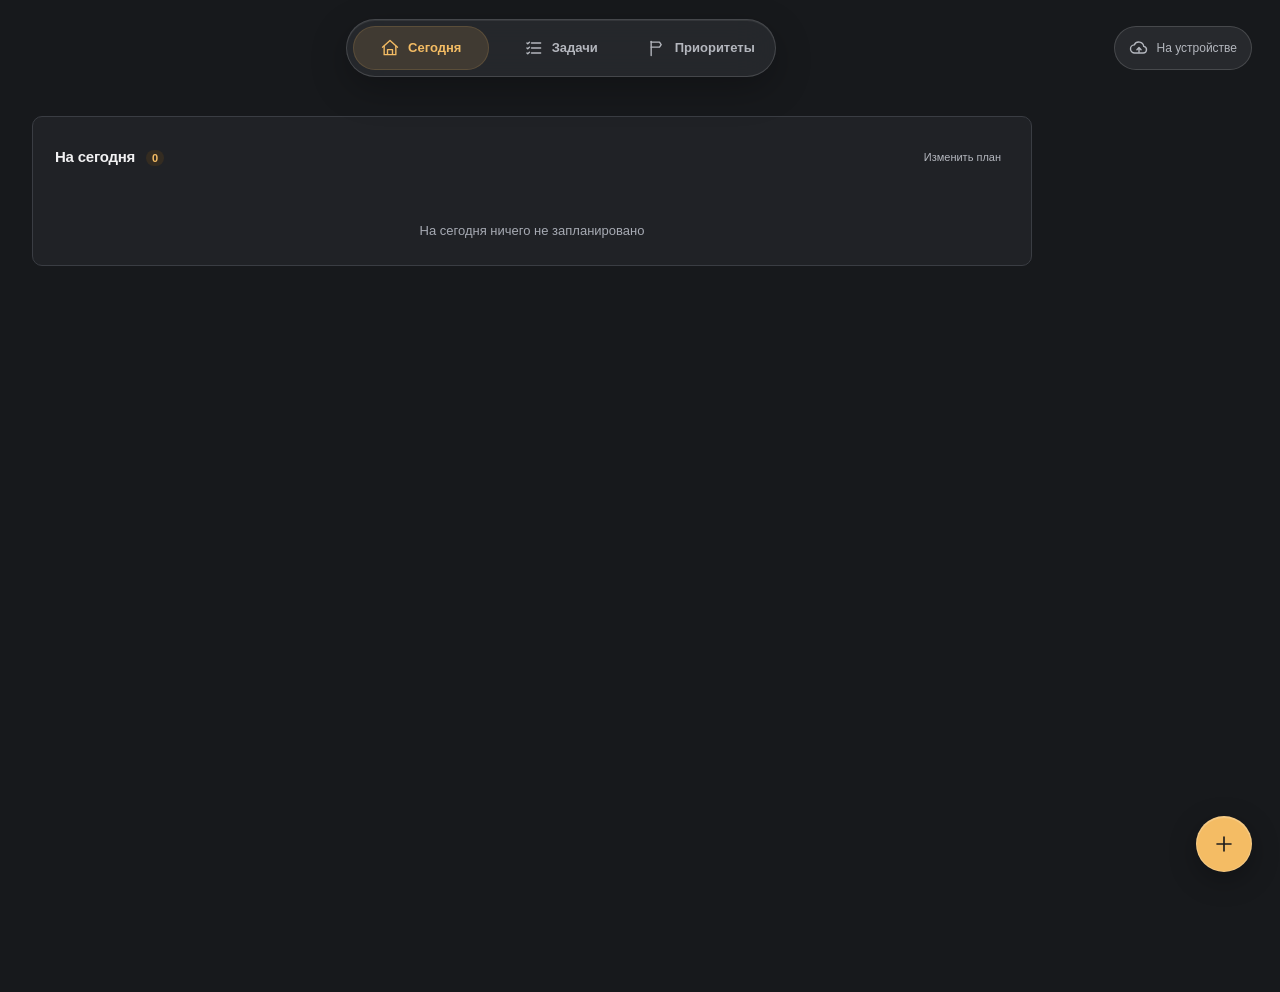
==== index.html @ ef2e3dee "Keep mobile week controls and add action in one row" ====
<!doctype html>
<html lang="ru">
<head>
  <meta charset="utf-8">
  <meta name="viewport" content="width=device-width, initial-scale=1, viewport-fit=cover">
  <meta name="apple-mobile-web-app-capable" content="yes">
  <meta name="mobile-web-app-capable" content="yes">
  <meta name="apple-mobile-web-app-status-bar-style" content="default">
  <meta name="apple-mobile-web-app-title" content="Трекер юриста">
  <meta id="themeColor" name="theme-color" content="#17191c">
  <meta name="referrer" content="no-referrer">
  <meta http-equiv="Content-Security-Policy" content="default-src 'self'; connect-src 'self' https://cfkpxrvinkcutbtqpufa.supabase.co; img-src 'self' data: blob:; style-src 'self' 'sha256-8erf4tHw12kxQEukJuos5RrbWOR3fs+ZI+5g0l5DyQI='; font-src 'self' https://raw.githubusercontent.com; script-src 'self' 'sha256-D6ZialzHKGhmIYr0KydRAd0ge27A18rP6rX+eNFTfuQ='; object-src 'none'; base-uri 'self'; form-action 'self'; frame-src 'none'; media-src 'none'; manifest-src 'self'; worker-src 'self'; upgrade-insecure-requests">
  <title>Трекер юриста</title>
  <link rel="icon" type="image/png" sizes="192x192" href="tracker-icon-graphite-192.png?v=20260901-graphite">
  <link rel="apple-touch-icon" sizes="180x180" href="tracker-icon-graphite-180.png?v=20260901-graphite">
  <link rel="apple-touch-icon-precomposed" sizes="180x180" href="tracker-icon-graphite-180.png?v=20260901-graphite">
  <link rel="manifest" href="manifest.webmanifest?v=20261101-simple">
  <style id="releaseStyles">
/* priorities.css */
.workspace-priority-action {
  white-space: nowrap;
}

.priority-picker-task {
  margin: 0;
  padding: 12px 14px;
  border: 1px solid var(--line);
  border-radius: 10px;
  background: var(--surface-hover);
  color: var(--text);
  font-size: 15px;
  font-weight: 700;
  line-height: 1.45;
  overflow-wrap: anywhere;
}

.priority-picker-hint {
  margin: 0;
  color: var(--muted);
  font-size: 12px;
  line-height: 1.45;
}

.priority-page-head {
  align-items: flex-end;
}

.priority-week-actions {
  display: flex;
  align-items: center;
  gap: 7px;
}

.priority-week-actions .btn:first-child,
.priority-week-actions .btn:last-child {
  width: 40px;
  padding: 0;
  font-size: 22px;
}

.priority-board {
  display: grid;
  grid-template-columns: repeat(5, minmax(0, 1fr));
  overflow-x: auto;
  border: 1px solid var(--line);
  border-radius: 14px;
  background: var(--surface);
  box-shadow: var(--shadow-sm);
}

.priority-day {
  min-width: 0;
  padding: 0 12px 14px;
}

.priority-day + .priority-day {
  border-left: 1px solid var(--line);
}

.priority-day__head {
  display: grid;
  gap: 3px;
  margin: 0 -12px;
  padding: 17px 12px 15px;
  border-bottom: 1px solid var(--line);
  text-align: center;
}

.priority-day__head strong {
  color: var(--text);
  font-family: var(--workspace-ui-font, var(--font));
  font-size: 12px;
  font-weight: 800;
  letter-spacing: .055em;
  text-transform: uppercase;
}

.priority-day__head span {
  color: var(--muted);
  font-size: 12px;
}

.priority-zone {
  display: grid;
  align-content: start;
  gap: 9px;
  min-height: 150px;
  padding: 16px 0;
}

.priority-zone + .priority-zone {
  min-height: 230px;
  border-top: 1px solid var(--line);
}

.priority-zone__head {
  display: flex;
  align-items: center;
  justify-content: space-between;
  gap: 8px;
}

.priority-zone h3 {
  margin: 0 0 2px;
  color: var(--faint);
  font-family: var(--workspace-ui-font, var(--font));
  font-size: 10px;
  font-weight: 800;
  letter-spacing: .07em;
  text-transform: uppercase;
}

.priority-zone__list {
  display: grid;
  align-content: start;
  gap: 9px;
  min-height: 72px;
}

.priority-add {
  min-height: 28px;
  padding: 3px 7px;
  border: 1px solid var(--line);
  border-radius: 7px;
  background: var(--surface-raised);
  color: var(--muted);
  font-family: var(--workspace-ui-font, var(--font));
  font-size: 9.5px;
  font-weight: 750;
  white-space: nowrap;
}

.priority-add:hover,
.priority-add:focus-visible {
  border-color: var(--workspace-accent, var(--blue));
  color: var(--workspace-accent, var(--blue));
}

.priority-zone-empty {
  margin: 0;
  padding: 12px 0;
  color: var(--faint);
  font-size: 12px;
  line-height: 1.45;
  text-align: center;
}

.priority-card {
  position: relative;
  display: grid;
  grid-template-columns: 28px minmax(0, 1fr);
  gap: 8px 10px;
  padding: 12px;
  border: 1px solid var(--line);
  border-radius: 10px;
  background: color-mix(in srgb, var(--surface-raised) 94%, var(--workspace-accent-soft));
  transition: border-color 150ms ease, background-color 150ms ease, box-shadow 150ms ease, transform 150ms ease;
}

.priority-zone--main .priority-card {
  border-left: 3px solid var(--workspace-accent, var(--blue));
}

.priority-card:hover,
.priority-card:focus-within {
  border-color: var(--line-strong);
  box-shadow: var(--shadow-sm);
}

.priority-drag-handle {
  grid-column: 1;
  grid-row: 1 / span 2;
  align-self: start;
  display: grid;
  width: 28px;
  min-width: 28px;
  height: 36px;
  min-height: 36px;
  padding: 0;
  place-items: center;
  border: 0;
  border-radius: 8px;
  background: transparent;
  color: var(--faint);
  opacity: .62;
  touch-action: none;
  cursor: grab;
}

.priority-drag-handle:hover,
.priority-drag-handle:focus-visible {
  opacity: 1;
  background: var(--surface-hover);
}

.priority-drag-handle .drag-grip {
  display: block;
  width: 14px;
  height: 24px;
  border-radius: 4px;
  background-image: radial-gradient(circle, currentColor 1.35px, transparent 1.55px);
  background-position: 0 0;
  background-size: 7px 7px;
}

.priority-card__main {
  grid-column: 2;
  display: grid;
  gap: 5px;
  min-width: 0;
  padding: 0;
  border: 0;
  background: transparent;
  text-align: left;
}

.priority-card__main strong,
.priority-card__main span {
  overflow: visible;
  white-space: normal;
  text-overflow: clip;
  overflow-wrap: anywhere;
}

.priority-card__main strong {
  color: var(--text);
  font-size: 13px;
  font-weight: 720;
  line-height: 1.4;
}

.priority-card__main span {
  color: var(--muted);
  font-size: 10.5px;
  line-height: 1.35;
}

.priority-card__actions {
  grid-column: 2;
  display: flex;
  flex-wrap: wrap;
  gap: 5px 8px;
}

.priority-card__actions button {
  min-height: 28px;
  padding: 0;
  border: 0;
  background: transparent;
  color: var(--muted);
  font-family: var(--workspace-ui-font, var(--font));
  font-size: 10px;
  font-weight: 700;
}

.priority-card__actions button:hover,
.priority-card__actions button:focus-visible {
  color: var(--text);
}

.priority-card__actions .priority-card__done {
  color: var(--workspace-success, var(--green));
}

.priority-card__actions .is-danger {
  color: var(--workspace-danger, var(--red));
}

.priority-card.drag-placeholder {
  opacity: .16 !important;
  transform: none !important;
  box-shadow: none !important;
}

.priority-card.drag-floating {
  position: fixed !important;
  z-index: 260 !important;
  pointer-events: none !important;
  margin: 0 !important;
  opacity: .98 !important;
  border-color: color-mix(in srgb, var(--workspace-accent, var(--focus)) 42%, var(--line)) !important;
  background: var(--surface-raised, var(--surface)) !important;
  box-shadow: 0 22px 54px rgba(16, 39, 67, .20), 0 8px 20px rgba(16, 39, 67, .10) !important;
  transform-origin: center center !important;
  will-change: transform !important;
}

:root[data-theme="dark"] .priority-card.drag-floating {
  box-shadow: 0 24px 60px rgba(0, 0, 0, .48), 0 8px 22px rgba(0, 0, 0, .28) !important;
}

body.drag-reordering .priority-drag-handle {
  cursor: grabbing;
}

@media (min-width: 900px) and (max-width: 1100px) {
  .priority-board {
    grid-template-columns: repeat(5, minmax(175px, 1fr));
  }

  .workspace-task-row .workspace-priority-action {
    grid-column: 2 / -1;
    justify-self: start;
  }
}

@media (max-width: 899px) {
  .priority-page-head {
    display: grid !important;
    grid-template-columns: minmax(0, 1fr) !important;
    align-items: flex-start;
    gap: 12px;
  }

  .priority-week-actions {
    width: 100%;
    min-width: 0;
  }

  .priority-week-actions .btn:nth-child(2) {
    flex: 1;
    min-width: 0;
    padding-inline: 8px;
  }

  .priority-board {
    display: grid;
    grid-template-columns: minmax(0, 1fr);
    width: 100%;
    min-width: 0;
    gap: 12px;
    overflow: visible;
    border: 0;
    border-radius: 0;
    background: transparent;
    box-shadow: none;
  }

  .priority-day {
    position: relative;
    display: grid;
    grid-template-columns: 118px minmax(0, 1fr);
    min-width: 0;
    padding: 0;
    overflow: hidden;
    border: 1px solid var(--line);
    border-radius: 16px;
    background: var(--surface);
    box-shadow: 0 8px 24px rgba(24, 50, 85, .06);
  }

  .priority-day::before {
    content: "";
    position: absolute;
    inset: 0 auto 0 0;
    width: 3px;
    background: var(--workspace-accent, var(--blue));
    opacity: .9;
  }

  .priority-day + .priority-day {
    border-left: 1px solid var(--line);
  }

  .priority-day__head {
    grid-column: 1;
    grid-row: 1 / span 2;
    align-content: start;
    justify-items: start;
    gap: 6px;
    margin: 0;
    padding: 18px 16px 18px 18px;
    border-right: 1px solid var(--line);
    border-bottom: 0;
    background: color-mix(in srgb, var(--surface-raised) 96%, var(--workspace-accent-soft));
    text-align: left;
  }

  .priority-day__head strong {
    color: var(--text);
    font-size: 10px;
    line-height: 1.25;
    letter-spacing: .045em;
    white-space: nowrap;
  }

  .priority-day__head span {
    color: var(--muted);
    font-size: 11px;
    line-height: 1.35;
  }

  .priority-zone {
    grid-column: 2;
    gap: 10px;
    min-height: 0;
    padding: 16px 18px;
  }

  .priority-zone + .priority-zone {
    min-height: 0;
    border-top: 1px solid var(--line);
  }

  .priority-zone__head {
    gap: 10px;
  }

  .priority-zone h3 {
    font-size: 9.5px;
    letter-spacing: .06em;
  }

  .priority-zone__list {
    gap: 9px;
    min-height: 58px;
  }

  .priority-zone-empty {
    margin: 0;
    padding: 16px 18px;
    border: 1px dashed color-mix(in srgb, var(--line) 82%, var(--workspace-accent) 18%);
    border-radius: 12px;
    background: color-mix(in srgb, var(--surface-raised) 97%, var(--workspace-accent-soft));
    color: var(--faint);
    font-size: 10.5px;
    line-height: 1.35;
    text-align: left;
  }

  .priority-zone--main .priority-zone-empty {
    border-style: solid;
    border-color: color-mix(in srgb, var(--workspace-accent, var(--blue)) 28%, var(--line));
    background: color-mix(in srgb, var(--surface-raised) 98%, var(--workspace-accent-soft));
  }

  .priority-add {
    min-height: 32px;
    padding: 0 10px;
    border-radius: 9px;
    font-size: 9.5px;
    box-shadow: 0 2px 8px rgba(24, 50, 85, .04);
  }

  .priority-card {
    grid-template-columns: minmax(0, 1fr) 24px;
    gap: 8px 10px;
    padding: 13px 12px 12px 14px;
    border: 1px solid var(--line);
    border-radius: 12px;
    background: color-mix(in srgb, var(--surface-raised) 97%, var(--workspace-accent-soft));
    box-shadow: 0 4px 14px rgba(24, 50, 85, .045);
  }

  .priority-zone--main .priority-card {
    border-left: 4px solid var(--workspace-accent, var(--blue));
  }

  .priority-drag-handle {
    grid-column: 2;
    grid-row: 1 / span 2;
    justify-self: end;
    width: 24px;
    min-width: 24px;
    height: 34px;
    min-height: 34px;
  }

  .priority-drag-handle .drag-grip {
    width: 12px;
    height: 21px;
    background-size: 6px 7px;
  }

  .priority-card__main {
    grid-column: 1;
  }

  .priority-card__main strong {
    font-size: 13px;
    line-height: 1.35;
  }

  .priority-card__main span {
    font-size: 10px;
    line-height: 1.3;
  }

  .priority-card__actions {
    grid-column: 1;
    display: flex;
    flex-wrap: wrap;
    gap: 6px;
  }

  .priority-card__actions button {
    min-height: 30px;
    padding: 0 10px;
    border-radius: 8px;
    background: var(--surface-hover);
    font-size: 9.5px;
    line-height: 1.15;
    text-align: center;
    white-space: nowrap;
  }

  .workspace-task-row:not(.is-done) {
    grid-template-rows: auto auto auto;
  }

  .workspace-task-row:not(.is-done) .workspace-row-actions {
    grid-column: 2 / 4 !important;
    grid-row: 3 !important;
    align-self: stretch;
    display: flex !important;
    width: 100% !important;
    min-width: 0 !important;
    flex-direction: row;
    justify-content: flex-end;
  }

  .workspace-task-row .workspace-priority-action {
    display: inline-flex !important;
    width: auto;
    max-width: 100%;
    min-width: 44px;
    min-height: 34px;
    padding: 0 11px;
    font-size: 10.5px;
    line-height: 1.15;
    text-align: center;
    white-space: normal;
  }

  .tabs {
    grid-template-columns: repeat(5, minmax(0, 1fr)) !important;
    gap: 0 !important;
  }

  .tab {
    min-width: 0 !important;
    padding-inline: 2px !important;
    font-size: 9px !important;
    letter-spacing: -.02em;
  }

  .tab .icon {
    width: 19px;
    height: 19px;
  }

  .tab .count {
    min-width: 16px;
    height: 16px;
    padding: 0 4px;
  }
}

@media (max-width: 520px) {
  .priority-day {
    grid-template-columns: 108px minmax(0, 1fr);
    border-radius: 14px;
  }

  .priority-day__head {
    padding: 16px 12px 16px 16px;
  }

  .priority-day__head strong {
    font-size: 9.5px;
    letter-spacing: .025em;
  }

  .priority-day__head span {
    font-size: 10px;
  }

  .priority-zone {
    padding: 14px 12px;
  }

  .priority-zone h3 {
    font-size: 8.8px;
  }

  .priority-add {
    width: 32px;
    min-width: 32px;
    min-height: 32px;
    padding: 0;
    overflow: hidden;
    font-size: 0;
  }

  .priority-add::before {
    content: "+";
    font-size: 16px;
    line-height: 1;
  }

  .priority-zone-empty {
    padding: 14px 12px;
    font-size: 10px;
  }

  .priority-card {
    padding: 12px 10px 11px 12px;
  }

  .priority-card__main strong {
    font-size: 12px;
  }

  .priority-card__main span {
    font-size: 9.5px;
  }

  .priority-card__actions button {
    min-height: 29px;
    padding: 0 8px;
    font-size: 9px;
  }
}

/* Preserve completed priorities in week history without making them look active. */
.priority-card.is-done {
  grid-template-columns: minmax(0, 1fr) auto;
  border-left-color: color-mix(in srgb, var(--workspace-success, var(--green)) 52%, var(--line));
  background: color-mix(in srgb, var(--surface-raised) 97%, var(--green-soft, transparent));
  opacity: .82;
}

.priority-card.is-done .priority-card__main {
  grid-column: 1;
  grid-row: 1;
}

.priority-card.is-done .priority-card__main strong {
  color: var(--muted);
}

.priority-card__history {
  grid-column: 2;
  grid-row: 1;
  align-self: center;
  justify-self: end;
}

.priority-card__done-badge {
  display: inline-flex;
  align-items: center;
  min-height: 26px;
  padding: 0 8px;
  border-radius: 999px;
  background: var(--green-soft);
  color: var(--workspace-success, var(--green));
  font-size: 9.5px;
  font-weight: 750;
  white-space: nowrap;
}

@media (max-width: 899px) {
  .priority-card.is-done {
    grid-template-columns: minmax(0, 1fr) auto !important;
  }

  .priority-card.is-done .priority-card__main {
    grid-column: 1 !important;
  }

  .priority-card__history {
    grid-column: 2 !important;
  }
}

/* calendar.css */
/* Lightweight month calendar inspired by Apple Calendar. */
.sidebar-agenda{display:none}
.calendar-view{min-width:0;max-width:980px;margin:0 auto}
.calendar-toolbar{display:flex;align-items:flex-end;justify-content:space-between;gap:20px;margin-bottom:24px}
.calendar-month-title{display:flex;align-items:baseline;gap:10px}
.calendar-month-title h2{margin:0;color:var(--text);font-family:var(--exec-editorial);font-size:clamp(30px,4vw,46px);line-height:1;letter-spacing:-.045em}
.calendar-month-title span{color:var(--faint);font-size:16px;font-weight:650}
.calendar-toolbar__actions{display:flex;align-items:center;justify-content:flex-end;gap:7px;flex-wrap:wrap}
.calendar-nav{width:40px;padding:0;font-size:25px;line-height:1}
.calendar-month{overflow:hidden;border-top:1px solid var(--line);border-bottom:1px solid var(--line)}
.calendar-weekdays,.calendar-month-grid{display:grid;grid-template-columns:repeat(7,minmax(0,1fr))}
.calendar-weekdays{border-bottom:1px solid var(--line)}
.calendar-weekday{padding:11px 8px;color:var(--faint);font-size:10px;font-weight:750;letter-spacing:.08em;text-align:center;text-transform:uppercase}
.calendar-date{position:relative;display:flex;min-width:0;min-height:82px;align-items:center;flex-direction:column;gap:6px;padding:13px 5px 9px;border-right:1px solid color-mix(in srgb,var(--line) 72%,transparent);border-bottom:1px solid var(--line);border-radius:0;color:var(--text);transition:background-color 150ms ease,color 150ms ease}
.calendar-date:nth-child(7n){border-right:0}
.calendar-date:nth-last-child(-n+7){border-bottom:0}
.calendar-date:hover{background:var(--surface-hover)}
.calendar-date:focus-visible{z-index:2;outline:2px solid var(--accent);outline-offset:-2px}
.calendar-date-dot{display:block;width:6px;height:6px;flex:0 0 6px;border-radius:50%;background:#ff453a;box-shadow:0 0 0 2px color-mix(in srgb,#ff453a 10%,transparent)}
.calendar-date-dot.is-empty{visibility:hidden}
.calendar-date-number{display:grid;width:34px;height:34px;place-items:center;border-radius:50%;font-size:16px;font-weight:680;line-height:1}
.calendar-date.is-outside{color:color-mix(in srgb,var(--faint) 55%,transparent)}
.calendar-date.is-today .calendar-date-number{background:#ff453a;color:#fff;box-shadow:0 5px 14px rgba(255,69,58,.2)}
.calendar-date.is-selected:not(.is-today) .calendar-date-number{background:color-mix(in srgb,#ff453a 14%,var(--surface));color:#d93630;box-shadow:inset 0 0 0 1px color-mix(in srgb,#ff453a 25%,transparent)}
.calendar-day-events{padding:25px 0 4px}
.calendar-agenda-heading{display:flex;align-items:center;justify-content:space-between;gap:16px;padding:0 2px 14px}
.calendar-agenda-heading p{margin:0 0 4px;color:var(--faint);font-size:10px;font-weight:750;letter-spacing:.075em;text-transform:uppercase}
.calendar-agenda-heading h3{margin:0;color:var(--text);font-size:20px;line-height:1.25;letter-spacing:-.02em}
.calendar-agenda-list{border-top:1px solid var(--line)}
.calendar-agenda-event{display:grid;width:100%;grid-template-columns:70px minmax(0,1fr) 20px;align-items:center;gap:14px;padding:15px 8px;border-bottom:1px solid var(--line);color:var(--text);text-align:left;transition:background-color 150ms ease}
.calendar-agenda-event:hover{background:var(--surface-hover)}
.calendar-agenda-event__time{color:#d93630;font-size:14px;font-weight:750}
.calendar-agenda-event__time small,.calendar-agenda-event__body small{display:block;margin-top:3px;color:var(--faint);font-size:10px;font-weight:500}
.calendar-agenda-event__body{min-width:0}
.calendar-agenda-event__body strong,.calendar-agenda-event__body small{overflow:hidden;text-overflow:ellipsis;white-space:nowrap}
.calendar-agenda-event__body strong{display:block;font-size:14px;font-weight:700}
.calendar-agenda-event__chevron{color:var(--faint);font-size:24px;font-weight:300;text-align:right}
.calendar-agenda-empty{margin:0;padding:24px 8px;color:var(--faint);font-size:13px;text-align:center;border-bottom:1px solid var(--line)}
.calendar-color-blue{background:#deecff;color:#1d5fa7}
.calendar-color-green{background:#def3e7;color:#287653}
.calendar-color-orange{background:#fff0d5;color:#9c6418}
.calendar-color-purple{background:#eee5ff;color:#7049a8}
.calendar-color-red{background:#ffe2e1;color:#b84742}
:root[data-theme="dark"] .calendar-color-blue{background:#17385f;color:#9ac7ff}
:root[data-theme="dark"] .calendar-color-green{background:#173d30;color:#96d8b7}
:root[data-theme="dark"] .calendar-color-orange{background:#493416;color:#f1c47e}
:root[data-theme="dark"] .calendar-color-purple{background:#382657;color:#cbb0f5}
:root[data-theme="dark"] .calendar-color-red{background:#512626;color:#f2a09d}
.event-utility-actions{display:grid;grid-template-columns:1fr auto;gap:10px;padding:4px 0 2px}
@media (min-width:900px){
.page.calendar-page{padding-right:clamp(25px,3vw,44px);padding-left:clamp(25px,3vw,44px)}
.sidebar-agenda{display:block;min-height:0;margin:18px 8px 0;padding:15px 5px 0;overflow:auto;border-top:1px solid rgba(80,113,151,.13);scrollbar-width:thin}
.sidebar-agenda__title{margin:0 8px 10px;color:#71869d;font-size:9px;font-weight:700;letter-spacing:.075em;text-transform:uppercase}
.sidebar-agenda__empty{margin:0 8px;color:#8ca0b5;font-size:10px;line-height:1.5}
.sidebar-event{display:grid;width:100%;grid-template-columns:7px minmax(0,1fr);gap:9px;padding:8px;border-radius:10px;color:#6f8399;text-align:left}
.sidebar-event:hover{background:rgba(255,255,255,.48);color:#294d70}
.sidebar-event__dot{width:7px;height:7px;margin-top:5px;border-radius:50%}
.sidebar-event__body{min-width:0}
.sidebar-event strong,.sidebar-event small{display:block;overflow:hidden;text-overflow:ellipsis;white-space:nowrap}
.sidebar-event strong{color:inherit;font-size:10.5px;font-weight:650}
.sidebar-event small{margin-top:2px;color:#91a2b4;font-size:8.5px}
:root[data-theme="dark"] .sidebar-agenda{border-color:rgba(214,228,248,.09)}
:root[data-theme="dark"] .sidebar-agenda__title,:root[data-theme="dark"] .sidebar-agenda__empty,:root[data-theme="dark"] .sidebar-event{color:#71849b}
:root[data-theme="dark"] .sidebar-event:hover{background:rgba(255,255,255,.045);color:#b8c9dc}
}
@media (max-width:899px){
.tabs{grid-template-columns:repeat(4,minmax(0,1fr))}
.calendar-toolbar{align-items:flex-start;flex-direction:column;gap:16px}
.calendar-toolbar__actions{width:100%;justify-content:flex-start}
.calendar-toolbar__actions .btn.primary{margin-left:auto}
.calendar-date{min-height:70px}
}
@media (max-width:560px){
.calendar-toolbar{margin-bottom:17px}
.calendar-month-title h2{font-size:31px}
.calendar-month-title span{font-size:14px}
.calendar-toolbar__actions{gap:5px}
.calendar-toolbar__actions .btn{min-height:38px;padding:0 10px;font-size:11px}
.calendar-toolbar__actions .calendar-nav{width:36px;padding:0;font-size:22px}
.calendar-toolbar__actions .btn.primary{width:38px;overflow:hidden;padding:0;color:transparent;white-space:nowrap}
.calendar-toolbar__actions .btn.primary::after{content:"+";display:grid;color:#fff;font-size:24px;place-items:center}
.calendar-weekday{padding:9px 2px;font-size:9px}
.calendar-date{min-height:56px;gap:3px;padding:7px 1px 5px}
.calendar-date-dot{width:5px;height:5px;flex-basis:5px}
.calendar-date-number{width:30px;height:30px;font-size:14px}
.calendar-day-events{padding-top:20px}
.calendar-agenda-heading h3{font-size:17px}
.calendar-agenda-event{grid-template-columns:58px minmax(0,1fr) 15px;gap:10px;padding:13px 4px}
.event-utility-actions{grid-template-columns:1fr}
}
@media (prefers-reduced-motion:reduce){.calendar-date,.calendar-agenda-event{transition:none}}

/* reference-workspace.css */
/* One visual system for the charcoal reference, desktop and touch layouts. */
/* Simplified home screen and three-section navigation. */
.reference-today #syncButton{display:inline-flex;align-items:center;justify-content:center;margin-left:auto;width:44px;height:44px;padding:0;border-radius:8px;color:var(--muted)}.reference-today #syncButtonText{display:none}
@media(max-width:760px){.tabs{grid-template-columns:repeat(3,minmax(0,1fr))!important}.ref-today-body{padding-top:20px}.brandbar{padding-right:12px!important}}
:root,[data-theme="dark"],[data-theme="light"]{color-scheme:dark;--font:-apple-system,BlinkMacSystemFont,"Segoe UI",sans-serif;--bg:#17191c;--surface:#1c1f23;--surface-raised:#25292e;--text:#f1f1f2;--muted:#b4b7be;--faint:#90959e;--line:#34383e;--line-strong:#474c54;--accent:#f4bc64;--accent-soft:#342c21;--blue:#a9c8ff;--blue-soft:#233047;--orange:#f4bc64;--orange-soft:#342c21;--purple:#c4acf2;--purple-soft:#2e283a;--green:#a6cfb5;--green-soft:#26372c;--red:#f5a3a3;--red-soft:#3b2729;--radius-sm:10px;--radius-lg:14px;--shadow-md:0 24px 80px #0008;--safe-bottom:env(safe-area-inset-bottom,0px)}
*{box-sizing:border-box;-webkit-tap-highlight-color:transparent}html{scrollbar-color:#4b5058 #17191c}html,body{margin:0;min-height:100%;background:var(--bg)}body{font-family:var(--font);font-size:14px;line-height:1.5;color:var(--text);-webkit-font-smoothing:antialiased}button,input,textarea,select{font:inherit;color:inherit}button{cursor:pointer;background:none;border:0;touch-action:manipulation}button:disabled{opacity:.45;cursor:not-allowed}button:focus-visible,a:focus-visible,summary:focus-visible,[contenteditable]:focus-visible{outline:2px solid var(--accent);outline-offset:3px}input,textarea,select{accent-color:var(--accent)}button{transition:background .16s ease,border-color .16s ease,color .16s ease}button:active:not(:disabled){filter:brightness(.9)}button:hover:not(:disabled){background-color:var(--surface-raised)}h1,h2,h3,h4,p{margin-top:0}h1,h2{letter-spacing:-.035em}h3,h4{letter-spacing:-.015em}h2{font-size:28px;line-height:1.2;margin-bottom:8px}h3{font-size:16px}h4{font-size:14px}.icon{width:20px;height:20px;fill:none;stroke:currentColor;stroke-width:1.65;stroke-linecap:round;stroke-linejoin:round;flex-shrink:0;vertical-align:middle}.icon-sprite{position:absolute;width:0;height:0;overflow:hidden}.hidden,[hidden]{display:none!important}.app{margin:0 0 0 208px;max-width:none;min-height:100vh}.top{position:fixed;inset:0 auto 0 0;width:208px;border-right:1px solid var(--line);background:#191b1e;z-index:15;padding:25px 12px;display:flex;flex-direction:column}.brandbar{display:flex;flex-wrap:wrap;align-items:center;gap:8px;margin-bottom:28px;padding:0 8px}.brandmark{width:22px;height:22px;color:var(--accent);display:grid;place-items:center}.brandmark:before{content:"TJ";font-weight:800;font-size:17px;letter-spacing:-3px;padding-right:3px}.brandmark img{display:none}.brandname{font-size:14px;font-weight:700;letter-spacing:-.025em;margin:0;white-space:nowrap}.brandname>span{display:none}.sync-button,.theme-toggle,.sidebar-collapse{display:none}.tabs{display:flex;flex-direction:column;gap:5px;border:0;background:none;padding:0;margin:0}.tab{display:flex;align-items:center;gap:12px;border-radius:8px;min-height:44px;text-align:left;padding:10px 13px;font-size:13px;font-weight:500;color:var(--muted)}.tab.active{background:#292c30;color:var(--accent)}.tab .count{margin-left:auto;font-size:10px;color:var(--muted);padding:1px 5px;background:#34373b;border-radius:4px}.tab .count:empty{display:none}.top>#mainTitle,.top>#stats,.top>#navline{display:none!important}.sidebar-bottom{margin-top:auto;padding:18px 7px 0;display:flex;gap:10px;align-items:center}.profile-avatar{width:32px;height:32px;display:grid;place-items:center;border-radius:50%;background:#30353c;color:#d7dbe1;font-size:12px}.sidebar-bottom strong,.sidebar-bottom div>span{display:block;font-size:11px;font-weight:400}.sidebar-bottom div>span{color:var(--faint);font-size:10px;margin-top:2px}.page{padding:0;min-height:100vh;min-width:0}.ref-header{padding:29px 32px 24px;border-bottom:1px solid var(--line);display:flex;align-items:center;justify-content:space-between;gap:20px}.ref-header h2{margin-bottom:6px}.ref-header p{color:var(--muted);margin:0;font-size:13px}.ref-header-actions{display:flex;gap:8px;align-items:center;flex-shrink:0}.ref-eyebrow{font-size:11px;text-transform:uppercase;letter-spacing:.13em;color:var(--faint);margin-bottom:10px}.ref-body{padding:28px 32px;max-width:1320px;margin:auto}.ref-grid{display:grid;grid-template-columns:minmax(0,1.45fr) minmax(280px,1fr);gap:24px}.ref-stack{display:grid;gap:24px;align-content:start}.ref-panel{background:var(--surface);border:1px solid var(--line);border-radius:12px;overflow:hidden}.ref-panel-heading{padding:18px 20px;display:flex;gap:10px;align-items:center;justify-content:space-between}.ref-panel-heading h3{margin:0;font-size:14px}.ref-panel-heading button{font-size:11px;color:var(--muted);min-height:32px;border-radius:5px;padding:4px 6px}.ref-count{font-size:11px;color:var(--accent);background:var(--accent-soft);padding:2px 6px;border-radius:5px;margin-left:7px}.ref-row{display:flex;gap:13px;align-items:center;padding:17px 20px;border-top:1px solid var(--line);width:100%;text-align:left}.ref-row:hover{background:#25292e}.ref-row-main{flex:1;min-width:0;text-align:left;border-radius:4px}.ref-row-main strong{font-size:14px;font-weight:550;display:block;overflow-wrap:anywhere}.ref-row-main small{font-size:12px;color:var(--muted);display:block;margin-top:4px}.ref-check{display:grid;place-items:center;border:1px solid var(--line-strong);border-radius:50%;width:24px;height:24px;padding:0;flex-shrink:0}.ref-check .icon{width:15px}.ref-row.is-done strong{text-decoration:line-through;color:var(--muted)}.ref-row.is-done .ref-check{background:var(--accent);color:#191919;border-color:var(--accent)}.ref-arrow{color:var(--faint);width:16px}.ref-due{display:flex;align-items:center;gap:6px;color:var(--muted);font-size:11px}.ref-due .icon{width:13px;height:13px}.ref-due.is-danger{color:var(--accent)}.ref-empty{padding:30px 22px;color:var(--faint);text-align:center;font-size:13px}.ref-empty strong{display:block;color:var(--muted);font-size:15px;margin-bottom:6px}.ref-empty .btn{margin-top:16px}.ref-activity{display:flex;gap:12px;margin:0 20px;padding:15px 0;border-top:1px solid var(--line)}.ref-activity-icon{background:var(--purple-soft);color:var(--purple);width:34px;height:34px;display:grid;place-items:center;border-radius:10px;flex-shrink:0}.ref-activity strong{font-size:12px;font-weight:500;display:block}.ref-activity span{font-size:11px;color:var(--muted)}.ref-activity time{font-size:10px;color:var(--faint);margin-left:auto;flex-shrink:0}.btn{min-height:40px;display:inline-flex;align-items:center;justify-content:center;gap:8px;border:1px solid var(--line);border-radius:8px;padding:8px 14px;background:var(--surface-raised);font-size:12px;font-weight:550;white-space:normal;text-align:center}.btn.primary{background:var(--accent);color:#1b1b1c;border-color:var(--accent)}.btn.primary:hover{background:#ffd086}.btn.ok{color:var(--green)}.btn.danger{color:var(--red)}.workspace-icon-button,.ref-icon-button{width:36px;min-height:36px;display:inline-grid;place-items:center;flex-shrink:0;border-radius:7px;color:var(--muted)}.workspace-icon-button--danger{color:var(--red)}.ref-icon-button:hover{background:var(--surface-raised)}.fab{position:fixed;right:28px;bottom:28px;border-radius:50%;height:52px;width:52px;background:var(--accent);color:#1b1b1c;z-index:18;box-shadow:0 6px 25px #0005;display:grid;place-items:center}.fab:hover{background:#ffd086}.fab .icon{width:24px;height:24px}.search-wrap{position:relative;min-width:0}.search-wrap>.icon{position:absolute;left:14px;top:13px;color:var(--faint);width:18px}.search{width:100%;height:44px;border:1px solid var(--line);border-radius:8px;background:var(--surface);padding:0 15px 0 42px;outline:none;transition:border-color .15s}.search:focus{border-color:var(--accent)}input::placeholder,textarea::placeholder{color:var(--faint)}.ref-project-search{margin-bottom:20px}.ref-case-list{display:grid;gap:12px}.ref-case-card{display:flex;align-items:center;gap:16px;padding:18px 20px;background:var(--surface);border:1px solid var(--line);border-radius:10px}.ref-case-card .ref-case-main{flex:1;min-width:0;text-align:left;padding:2px 0;display:block}.ref-case-main strong{display:block;font-size:15px;overflow-wrap:anywhere}.ref-case-main span{display:block;font-size:12px;color:var(--muted);margin-top:4px;overflow-wrap:anywhere}.ref-case-main small{font-size:11px;color:var(--faint);margin-top:9px;display:block}.ref-case-icon{width:38px;height:38px;background:var(--surface-raised);border-radius:10px;display:grid;place-items:center;color:var(--accent);flex-shrink:0}.ref-case-actions{display:flex;gap:3px;flex-shrink:0}.ref-case-status{font-size:10px;display:inline-flex;align-items:center;gap:6px;padding:4px 9px;background:#2b2e32;border-radius:6px;color:var(--muted)}.ref-case-status:before{content:"";width:6px;height:6px;background:var(--accent);border-radius:50%}.ref-case-status.is-done:before{background:var(--green)}.ref-breadcrumb{display:flex;align-items:center;gap:10px;margin-bottom:15px;color:var(--muted);font-size:12px}.ref-breadcrumb button{padding:0;color:var(--muted);min-height:26px}.ref-breadcrumb .icon{width:14px;height:14px}.ref-case-header{display:block}.ref-case-headline{display:flex;gap:20px;align-items:center;justify-content:space-between}.ref-case-headline h2{margin-bottom:6px;font-size:26px;overflow-wrap:anywhere}.ref-case-layout{display:grid;grid-template-columns:minmax(210px,.8fr) minmax(300px,1.8fr) minmax(235px,1fr);min-height:calc(100vh - 155px)}.ref-context,.ref-assistant{padding:24px 22px;background:#1a1d20;min-width:0}.ref-context{border-right:1px solid var(--line)}.ref-assistant{border-left:1px solid var(--line)}.ref-context h3,.ref-assistant h3{font-size:14px;margin-bottom:21px}.ref-assistant h3{display:flex;align-items:center;gap:10px}.ref-spark{color:var(--purple);font-size:24px;line-height:1}.ref-context-label{display:block;font-size:12px;color:var(--muted);margin-bottom:10px}.ref-description{font-size:13px;line-height:1.65;overflow-wrap:anywhere;white-space:pre-wrap;margin-bottom:20px}.ref-context-section{padding-top:20px;border-top:1px solid var(--line);margin-top:20px}.ref-context-section header{display:flex;align-items:center;justify-content:space-between;margin-bottom:10px}.ref-context-section h4{margin:0;font-size:12px}.ref-file{display:flex;align-items:center;gap:10px;border:1px solid var(--line);border-radius:9px;padding:10px;margin-bottom:9px;background:#24272c}.ref-file-icon{width:30px;height:34px;border-radius:5px;background:#71393d;color:#ffd4d4;font-size:9px;display:grid;place-items:center;font-weight:700;flex-shrink:0}.ref-file-icon.docx{background:#304970;color:#c3dbff}.ref-file button.ref-file-name{flex:1;min-width:0;text-align:left;padding:0}.ref-file-name strong{font-size:11px;overflow-wrap:anywhere;font-weight:500;display:block}.ref-file-name span{font-size:10px;display:block;color:var(--muted)}.ref-file .ref-icon-button{width:24px;min-height:28px}.ref-file .icon{width:14px;height:14px}.ref-caption{font-size:10px;color:var(--faint);line-height:1.6;margin-bottom:0}.ref-editor-column{min-width:0;display:flex;flex-direction:column}.ref-editor-heading{display:flex;justify-content:space-between;align-items:center;padding:24px 26px 17px;gap:12px}.ref-editor-heading h3{margin:0;font-size:15px}.ref-editor-label{color:var(--muted);font-size:10px;white-space:nowrap}.ref-editor-label:before{content:"";display:inline-block;width:5px;height:5px;border-radius:50%;background:var(--accent);margin-right:6px}.ref-editor-toolbar{display:flex;gap:4px;border-block:1px solid var(--line);padding:8px 20px;background:#1c1f23;align-items:center}.ref-editor-toolbar button{width:34px;height:32px;border-radius:5px;font-size:15px}.ref-editor-toolbar button.active{background:var(--accent-soft);color:var(--accent)}.ref-editor-toolbar .toolbar-divider{height:18px;width:1px;background:var(--line);margin:0 8px}.ref-editor-toolbar .toolbar-export{margin-left:auto;width:auto;padding:0 9px;font-size:10px;color:var(--muted)}.ref-editor{outline:none;padding:26px;min-height:380px;flex:1;font-size:14px;line-height:1.8;overflow-wrap:anywhere;white-space:pre-wrap;user-select:text;-webkit-user-select:text}.ref-editor:empty:before{content:attr(data-placeholder);color:var(--faint);pointer-events:none}.ref-editor h3{font-size:15px;margin:0 0 10px}.ref-editor p{margin-bottom:24px}.ref-editor ul,.ref-editor ol{padding-left:22px;margin:8px 0 24px}.ref-editor strong{font-weight:650}.ref-editor-footer{display:flex;gap:16px;justify-content:space-between;align-items:center;padding:16px 26px;border-top:1px solid var(--line);font-size:10px;color:var(--muted)}.ref-editor-footer .icon{width:14px;height:14px;margin-right:5px}.ref-helper-card{padding:15px;border:1px solid var(--line);border-radius:10px;background:#25282d;margin-bottom:12px}.ref-helper-card h4{font-size:12px;display:flex;gap:8px;align-items:center;margin-bottom:9px}.ref-helper-card h4 .icon{width:16px;height:16px;color:var(--purple)}.ref-helper-card p{font-size:11px;line-height:1.7;color:var(--muted);margin:0 0 14px}.ref-helper-card .btn{font-size:10px;min-height:33px;width:100%}.ref-helper-warning{font-size:11px;color:var(--accent);background:var(--accent-soft);border:1px solid #5b4830;border-radius:7px;padding:11px;display:flex;gap:8px;align-items:center;margin:10px 0}.ref-helper-card+.ref-caption{margin-top:16px}.ref-case-tabs{display:none}.ref-case-task-list .ref-row{padding:12px 0;border:0}.ref-case-task-list .ref-row-main strong{font-size:11px}.ref-case-task-list .ref-check{height:18px;width:18px}.ref-case-note{padding:13px 0;border-top:1px solid var(--line);font-size:12px;white-space:pre-wrap;overflow-wrap:anywhere}.ref-case-note time{color:var(--faint);font-size:10px;display:block;margin-top:6px}.ref-note-actions{margin-top:20px;display:flex;gap:8px}.ref-note-actions .btn{flex:1;font-size:11px}.overlay{position:fixed;inset:0;z-index:60;background:#0009;backdrop-filter:blur(5px);display:none;align-items:center;justify-content:center;padding:28px}.overlay.show{display:flex}.sheet{width:100%;max-width:590px;max-height:90dvh;overflow:auto;overscroll-behavior:contain;background:#1e2125;border:1px solid var(--line);border-radius:16px;padding:26px;box-shadow:var(--shadow-md);animation:sheetIn .2s ease}.sheet h2{font-size:22px;margin-bottom:24px}.grab{display:none}.form{display:grid;gap:16px}.sheet-fields{display:grid;gap:18px}.field{display:grid;gap:7px}.field label{font-size:12px;color:var(--muted);font-weight:500}.field input,.field textarea,.field select{width:100%;min-height:44px;max-width:100%;padding:10px 12px;border:1px solid var(--line);border-radius:8px;background:#17191d;color:var(--text);outline:none}.field input:focus,.field textarea:focus,.field select:focus{border-color:var(--accent)}.field textarea{min-height:96px;resize:vertical}.grid2{display:grid;grid-template-columns:1fr 1fr;gap:14px}.sheet-actions{display:flex;gap:10px;justify-content:flex-end;padding-top:10px}.sheet-actions .btn{min-width:110px}.confirm-box{width:100%;max-width:430px;border:1px solid var(--line);background:var(--surface);border-radius:14px;padding:26px}.confirm-box h2{font-size:20px}.confirm-box p{font-size:13px;color:var(--muted)}.confirm-actions{display:flex;justify-content:flex-end;gap:10px;margin-top:24px}.reference-toast,.workspace-toast{position:fixed;left:calc(50% + 104px);bottom:28px;z-index:90;transform:translate(-50%,12px);opacity:0;pointer-events:none;max-width:calc(100% - 40px);padding:12px 18px;border-radius:10px;background:#343a42;border:1px solid #59616c;color:#fff;font-size:12px;transition:opacity .18s,transform .18s}.reference-toast.show,.workspace-toast.show{opacity:1;transform:translate(-50%,0)}@keyframes sheetIn{from{opacity:0;transform:translateY(12px)}to{opacity:1;transform:none}}
/* Existing task, priority and calendar behavior shares the same visual language. */
.workspace-page{padding:29px 32px;max-width:1320px;margin:auto}.workspace-page-head{display:flex;justify-content:space-between;gap:20px;align-items:center;margin-bottom:25px}.workspace-page-head h2{margin-bottom:6px}.workspace-page-head p{color:var(--muted);font-size:12px;margin:0}.workspace-page-eyebrow{display:none}.workspace-summary-strip{display:flex;gap:24px;border-block:1px solid var(--line);padding:14px 0;margin-bottom:24px}.workspace-summary-item{display:flex;gap:9px;align-items:center;min-height:34px;font-size:11px;color:var(--muted);border-radius:6px;padding:4px}.workspace-summary-item strong{color:var(--text);font-size:19px}.workspace-summary-item.is-danger strong{color:var(--accent)}.workspace-summary-item .icon{display:none}.workspace-toolbar{display:grid;grid-template-columns:minmax(0,1fr) auto;gap:14px;margin-bottom:20px}.workspace-toolbar .filters{grid-column:1/-1}.workspace-sort{display:flex;gap:9px;align-items:center;font-size:11px;color:var(--muted)}.workspace-sort select{background:var(--surface);border:1px solid var(--line);border-radius:8px;min-height:44px;padding:7px}.filters{display:flex;gap:8px;overflow:auto;scrollbar-width:none}.chip{border:1px solid var(--line);border-radius:7px;padding:7px 12px;font-size:11px;min-height:35px;white-space:nowrap;color:var(--muted)}.chip.active{color:var(--accent);background:var(--accent-soft);border-color:#665031}.workspace-list-context{display:flex;justify-content:space-between;align-items:center;color:var(--faint);font-size:11px;margin-bottom:12px}.workspace-reset{color:var(--accent);font-size:11px;min-height:30px}.list{display:grid;gap:10px}.workspace-task-row{display:grid;grid-template-columns:26px minmax(0,1fr) auto auto;gap:10px 12px;padding:17px 20px;background:var(--surface);border:1px solid var(--line);border-radius:10px;align-items:center}.workspace-task-main{min-width:0;text-align:left;padding:0;border-radius:5px}.workspace-task-main strong{display:block;font-size:14px;font-weight:550;overflow-wrap:anywhere}.workspace-task-meta{display:flex;gap:8px;margin-top:5px;color:var(--faint);font-size:11px;flex-wrap:wrap}.workspace-task-details{grid-column:2/-1;display:flex;gap:12px;flex-wrap:wrap;min-width:0}.workspace-task-detail-block{font-size:11px;max-width:100%;overflow-wrap:anywhere}.workspace-task-detail-label{color:var(--faint);margin-right:6px}.workspace-task-detail-text{color:var(--muted);white-space:pre-wrap}.workspace-status,.workspace-priority{font-size:10px;background:#2d3035;color:var(--muted);padding:4px 8px;border-radius:5px;white-space:nowrap}.workspace-status--warning,.workspace-status--danger,.workspace-priority--high{color:var(--accent);background:var(--accent-soft)}.workspace-status--blue{color:var(--blue);background:var(--blue-soft)}.workspace-status--purple{color:var(--purple);background:var(--purple-soft)}.workspace-row-actions{grid-column:2/-1;display:flex;gap:8px;justify-content:flex-end;align-items:center}.workspace-row-actions .btn{min-height:34px;padding:5px 11px;font-size:11px}.workspace-task-row.is-done{opacity:.72}.workspace-task-row__done-mark{color:var(--green)}.drag-handle{width:24px;min-height:32px;color:var(--faint);padding:0;touch-action:none;border-radius:5px}.drag-grip{display:block;width:12px;height:17px;margin:auto;background:radial-gradient(circle,#8e959f 1.2px,transparent 1.3px) 0 0/5px 5px}.drag-floating{position:fixed!important;z-index:80;pointer-events:none;box-shadow:var(--shadow-md)}.drag-placeholder{opacity:.25}.drag-reordering{user-select:none}.completed-section{border-top:1px solid var(--line);padding-top:17px;margin-top:26px}.completed-link{min-height:38px;color:var(--muted);font-size:12px;text-align:left;padding:0 4px}.workspace-empty,.empty{padding:36px 24px;border:1px dashed var(--line);border-radius:10px;display:flex;gap:12px;align-items:center;flex-direction:column;text-align:center;color:var(--muted)}.workspace-empty strong{color:var(--text);font-size:15px}.workspace-empty span{font-size:12px}.workspace-utilities{color:var(--faint);font-size:11px;margin-top:24px}.workspace-utilities summary{cursor:pointer;min-height:38px}.workspace-utilities>div{display:flex;flex-wrap:wrap;gap:8px}.task-detail__header{display:flex;align-items:flex-start;justify-content:space-between;gap:14px}.task-detail__header h3{margin-top:15px;font-size:22px;overflow-wrap:anywhere}.task-detail__facts{display:grid;grid-template-columns:1fr 1fr;gap:16px;padding:20px 0;border-block:1px solid var(--line)}.task-detail__facts dt{color:var(--faint);font-size:11px}.task-detail__facts dd{margin:3px 0 0;font-size:13px;overflow-wrap:anywhere}.task-detail__section p{white-space:pre-wrap;overflow-wrap:anywhere;font-size:13px}.task-detail__history{display:flex;flex-direction:column;font-size:10px;color:var(--faint);gap:3px}.task-detail__actions{margin-top:24px;display:flex;flex-wrap:wrap;gap:8px}.task-detail__section h4{margin:18px 0 8px}.is-danger{color:var(--accent)}.ref-search-results{margin-top:24px}.ref-search-group{margin-bottom:26px}.ref-search-group h3{font-size:12px;color:var(--muted);margin:0 0 12px}.ref-search-result{width:100%;text-align:left;padding:15px 18px;background:var(--surface);border:1px solid var(--line);border-radius:9px;display:flex;gap:12px;align-items:center;margin-bottom:8px}.ref-search-result span{min-width:0;flex:1}.ref-search-result strong{display:block;font-size:13px;font-weight:500;overflow-wrap:anywhere}.ref-search-result small{display:block;font-size:11px;color:var(--muted);margin-top:3px;overflow-wrap:anywhere}.ref-priority-link{margin-top:22px}.page.priorities-page{padding:28px 32px}.priorities-page .priority-day,.priorities-page .priority-task,.priorities-page .priority-stat,.priorities-page .priority-empty,.priorities-page .priority-week-nav button,.priorities-page .priority-day-add{background:var(--surface);color:var(--text);border-color:var(--line)}.calendar-page{padding:28px 32px}.calendar-page .calendar-workspace{background:var(--bg)}.calendar-page .calendar-month,.calendar-page .calendar-agenda,.calendar-page .calendar-day,.calendar-page .calendar-toolbar button,.calendar-page .calendar-event-card,.calendar-page .calendar-empty{background:var(--surface);color:var(--text);border-color:var(--line)}.calendar-page .calendar-day.is-today{border-color:var(--accent)}.calendar-page .calendar-day.is-selected{background:var(--accent-soft)}.calendar-color-blue{--event-color:#94baff;--event-soft:#24344c}.calendar-color-green{--event-color:#a6cfb5;--event-soft:#26372c}.calendar-color-orange{--event-color:#f4bc64;--event-soft:#342c21}.calendar-color-purple{--event-color:#c4acf2;--event-soft:#2e283a}.calendar-color-red{--event-color:#f5a3a3;--event-soft:#3b2729}.sync-note,.sync-status,.sync-email-label{font-size:12px;color:var(--muted)}.sync-actions{display:flex;gap:10px;flex-wrap:wrap}.sync-field input,#syncContent input{background:#17191d;border:1px solid var(--line);border-radius:8px;padding:12px;max-width:100%;width:100%}.ref-note-toggle{display:flex;gap:7px;align-items:center;font-size:12px;margin:0 0 12px}.ref-note-preview{border:1px solid var(--line);border-radius:10px;padding:14px;background:var(--surface);margin-top:15px}.ref-note-preview h4{font-size:12px}.ref-note-preview input[type="date"]{padding:8px;background:var(--bg);border:1px solid var(--line);border-radius:6px;width:100%}.ref-mobile-actions{display:none}
@media(min-width:1600px){.ref-case-layout{grid-template-columns:minmax(250px,.85fr) minmax(440px,1.9fr) minmax(280px,1fr)}.ref-editor{padding:34px 38px}}
@media(max-width:1200px) and (min-width:761px){.app{margin-left:176px}.top{width:176px}.brandname{font-size:12px}.ref-header{padding:24px}.ref-body{padding:24px}.ref-case-layout{grid-template-columns:220px minmax(0,1fr)}.ref-assistant{grid-column:1/-1;border-left:0;border-top:1px solid var(--line);display:grid;grid-template-columns:1fr 1fr;gap:16px}.ref-assistant>h3,.ref-assistant>.ref-caption{grid-column:1/-1}.ref-helper-card{margin:0}.workspace-page{padding:24px}.ref-grid{grid-template-columns:minmax(0,1fr) minmax(240px,.85fr)}}
@media(max-width:760px){body{padding-bottom:calc(84px + var(--safe-bottom))}.app{margin:0;min-height:calc(100dvh - 84px)}.top{position:static;width:100%;padding:0;background:var(--bg);border:0;display:block;z-index:auto}.brandbar{height:48px;padding:0 20px;gap:8px;margin:0;border-bottom:1px solid var(--line)}.brandmark{height:18px;width:18px}.brandmark:before{font-size:14px}.brandname{font-size:11px;color:var(--muted)}.sidebar-bottom{display:none}.tabs{position:fixed;bottom:0;left:0;right:0;height:calc(72px + var(--safe-bottom));padding:5px 8px calc(5px + var(--safe-bottom));display:grid;grid-template-columns:repeat(5,minmax(0,1fr));gap:0;background:#1a1c20;border-top:1px solid var(--line);z-index:40}.tab{padding:6px 2px;min-height:54px;display:flex;flex-direction:column;gap:4px;justify-content:center;font-size:9px;line-height:1.2;border-radius:8px;text-align:center}.tab .icon{width:21px;height:21px}.tab.active{background:none;color:var(--accent)}.tab .count{display:none}.page{min-height:0}.ref-header{padding:24px 20px 21px;gap:12px}.ref-header h2{font-size:25px}.ref-header p{font-size:12px}.ref-header-actions{gap:4px}.ref-header-actions>.btn{font-size:0;width:40px;height:40px;padding:0}.ref-header-actions>.btn .icon{width:21px;height:21px}.ref-body{padding:20px}.ref-grid{grid-template-columns:1fr;gap:20px}.ref-stack{gap:20px}.ref-panel-heading{padding:16px}.ref-panel-heading h3{font-size:14px}.ref-row{padding:15px 16px}.ref-row-main strong{font-size:14px}.ref-row-main small{font-size:11px}.ref-eyebrow{display:none}.ref-empty{padding:24px 18px}.fab{width:46px;height:46px;right:20px;bottom:calc(91px + var(--safe-bottom));z-index:41}.ref-case-card{padding:15px;gap:12px;flex-wrap:wrap}.ref-case-icon{width:34px;height:34px}.ref-case-main strong{font-size:14px}.ref-case-card .ref-case-main{flex-basis:calc(100% - 55px)}.ref-case-actions{margin-left:46px}.ref-case-status{font-size:10px}.ref-case-header{padding:17px 20px}.ref-case-headline{align-items:flex-start;gap:12px}.ref-case-headline h2{font-size:23px;line-height:1.3}.ref-case-headline .ref-header-actions{flex-shrink:0}.ref-case-headline .ref-header-actions>.btn{display:none}.ref-case-tabs{display:flex;overflow:auto;border-bottom:1px solid var(--line);gap:18px;padding:0 20px;scrollbar-width:none;background:#1a1c20}.ref-case-tabs button{font-size:12px;min-height:47px;white-space:nowrap;color:var(--muted);padding:10px 0;border-bottom:2px solid transparent}.ref-case-tabs button.active{color:var(--accent);border-color:var(--accent)}.ref-case-layout{display:block;min-height:0}.ref-context,.ref-assistant{border:0;padding:22px 20px;display:block;background:var(--bg)}.ref-editor-column{display:block}.ref-case-layout[data-mobile-panel="draft"]>.ref-context,.ref-case-layout[data-mobile-panel="draft"]>.ref-assistant{display:none}.ref-case-layout[data-mobile-panel="context"]>.ref-editor-column,.ref-case-layout[data-mobile-panel="context"]>.ref-assistant{display:none}.ref-case-layout[data-mobile-panel="helper"]>.ref-context,.ref-case-layout[data-mobile-panel="helper"]>.ref-editor-column{display:none}.ref-editor-heading{padding:22px 20px 17px}.ref-editor-heading h3{font-size:14px}.ref-editor-toolbar{padding:7px 14px}.ref-editor-toolbar button{min-height:37px;min-width:35px}.ref-editor{min-height:340px;padding:24px 20px;font-size:15px}.ref-editor-footer{padding:17px 20px;font-size:10px;flex-wrap:wrap;gap:8px}.ref-breadcrumb{font-size:11px;margin-bottom:12px;flex-wrap:wrap}.ref-file-name strong{font-size:13px}.ref-file-name span{font-size:11px}.ref-file{padding:12px}.ref-caption{font-size:11px}.ref-context-label{font-size:13px}.ref-context-section h4{font-size:13px}.ref-case-task-list .ref-row-main strong{font-size:13px}.ref-helper-card h4{font-size:14px}.ref-helper-card p,.ref-helper-warning{font-size:13px}.ref-helper-card .btn{font-size:12px;min-height:40px}.ref-note-actions .btn{min-height:44px}.ref-mobile-actions{display:flex;gap:10px;margin-top:20px}.ref-mobile-actions .btn{flex:1}.overlay{align-items:flex-end;padding:0;z-index:65}.sheet{max-height:92dvh;max-width:none;border-radius:18px 18px 0 0;padding:12px 20px calc(22px + var(--safe-bottom));border-bottom:0}.grab{display:block;width:40px;height:4px;background:var(--line-strong);border-radius:9px;margin:2px auto 20px}.sheet h2{font-size:21px;margin-bottom:21px}.field input,.field textarea,.field select{font-size:16px;min-height:46px}.sheet-actions{position:sticky;bottom:0;background:#1e2125;margin-top:8px;padding:13px 0 0;display:grid;grid-template-columns:1fr 1fr}.sheet-actions .btn{min-width:0;min-height:46px;font-size:13px}.confirm-box{margin:20px;max-width:calc(100% - 40px)}#confirmDialog{align-items:center}.reference-toast,.workspace-toast{left:50%;bottom:calc(94px + var(--safe-bottom));font-size:12px}.workspace-page{padding:24px 20px}.workspace-page-head{gap:10px;margin-bottom:20px}.workspace-page-head h2{font-size:25px}.workspace-page-add{min-width:40px;font-size:0;padding:8px;white-space:nowrap}.workspace-page-add .icon{width:21px;height:21px}.workspace-summary-strip{gap:12px;justify-content:space-between;padding:13px 0}.workspace-summary-item{flex-direction:column;align-items:flex-start;gap:1px;font-size:10px}.workspace-summary-item strong{font-size:19px}.workspace-toolbar{grid-template-columns:1fr}.workspace-sort{justify-content:flex-end;order:3}.workspace-sort select{font-size:12px;min-height:36px}.workspace-toolbar .filters{gap:6px}.chip{font-size:11px;padding:7px 10px;min-height:35px}.workspace-task-row{grid-template-columns:22px minmax(0,1fr) auto;gap:10px;padding:15px}.workspace-task-main{grid-column:2/-1}.workspace-task-main strong{font-size:14px}.workspace-task-row>.workspace-status{grid-column:2;justify-self:start}.workspace-task-row>.workspace-priority{grid-column:3;justify-self:end}.workspace-task-details{grid-column:2/-1;display:block}.workspace-task-detail-block{margin-bottom:4px;max-width:100%}.workspace-row-actions{gap:8px;flex-wrap:wrap}.workspace-row-actions .btn{min-height:40px;font-size:11px}.workspace-row-actions .workspace-icon-button{min-height:40px}.drag-handle{min-height:42px}.workspace-task-details{font-size:11px}.task-detail__actions{display:grid;grid-template-columns:1fr 1fr}.task-detail__actions .btn{min-height:44px}.ref-search-result{padding:14px}.ref-search-result strong{font-size:14px}.ref-search-result small{font-size:11px}.calendar-page,.page.priorities-page{padding:22px 20px}.calendar-toolbar{flex-wrap:wrap}.calendar-toolbar h2{font-size:24px}.calendar-month,.calendar-agenda{min-width:0}.calendar-grid{grid-template-columns:repeat(7,minmax(0,1fr))}.calendar-day{padding:5px 3px;min-width:0}.calendar-day .calendar-day-events{overflow:hidden}.ref-note-preview .field input{font-size:16px}.ref-priority-link .btn{width:100%}.ref-case-note{font-size:13px}}
@media(max-width:360px){.ref-body,.workspace-page{padding:18px 14px}.ref-header{padding-inline:14px}.grid2{grid-template-columns:1fr}.ref-editor-toolbar{gap:1px;padding-inline:8px}.ref-editor-toolbar .toolbar-divider{margin-inline:3px}.tab{font-size:8px}.ref-case-actions{margin-left:0}.calendar-page,.page.priorities-page{padding-inline:12px}}
@media(prefers-reduced-motion:reduce){*,*:before,*:after{animation-duration:.01ms!important;transition-duration:.01ms!important;scroll-behavior:auto!important}}

/* Final touch and spacing pass from actual rendered screens. */
#noteBody{min-height:210px}.ref-case-list{margin-top:20px}.ref-context .ref-case-task-list .ref-row-main small{font-size:10px}.calendar-date.is-today .calendar-date-number{background:var(--accent);color:#191919;box-shadow:none}.calendar-date.is-selected:not(.is-today) .calendar-date-number{background:var(--accent-soft);color:var(--accent);box-shadow:inset 0 0 0 1px #665031}.calendar-agenda-event__time{color:var(--accent)}.calendar-month-title h2{font-family:var(--font);font-size:30px}.calendar-date-dot{background:var(--accent);box-shadow:none}.ref-case-tabs button:focus-visible{outline-offset:-5px}
@media(max-width:760px){.ref-header:not(.ref-case-header) .ref-header-actions>.btn{display:none}.ref-icon-button{width:44px;min-height:44px}.ref-file .ref-icon-button{width:40px;min-height:44px}.ref-check{width:32px;height:32px;min-width:32px}.ref-case-task-list .ref-check{width:32px;height:32px}.ref-editor-toolbar{flex-wrap:wrap;gap:3px}.ref-editor-toolbar button{min-height:40px;min-width:36px}.ref-editor-toolbar .toolbar-export{font-size:10px;min-width:60px}.ref-editor-footer{margin-bottom:14px}#noteBody{min-height:230px}.calendar-date{min-height:64px}.calendar-month-title h2{font-size:26px}.ref-context .ref-case-task-list .ref-row-main small{font-size:11px}.ref-case-actions .ref-icon-button{width:44px;min-height:44px}}
.workspace-toast.show{pointer-events:auto;display:flex;align-items:center;gap:14px}.workspace-toast button{color:var(--accent);border-radius:6px;padding:6px 10px;min-height:32px;font-size:12px;font-weight:600}.workspace-toast{max-width:calc(100% - 32px)}

/* Prevent WebKit focus auto-zoom without disabling user pinch zoom. */
@media(max-width:760px){input,textarea,select,[contenteditable="true"],.search,.workspace-sort select,#syncContent input,.priority-sheet input,.priority-sheet select,.ref-note-preview input[type="date"]{font-size:16px!important}}

/* Libra capsule system. Presentation only; storage and sync contracts stay intact. */
:root {
  --glass-solid: #27292d;
  --glass-fill: rgba(42, 44, 48, .78);
  --glass-edge: rgba(255, 255, 255, .15);
  --glass-highlight: rgba(255, 255, 255, .07);
  --glass-shadow: 0 12px 36px rgba(0, 0, 0, .25), inset 0 1px 0 var(--glass-highlight);
  --capsule-radius: 999px;
  --surface: #202226;
  --surface-raised: #2b2d32;
  --line: #3a3d43;
  --faint: #a6aab3;
}
html { scroll-padding-top: 100px; }
body {
  background: radial-gradient(ellipse at 15% 0, rgba(185, 138, 83, .065), transparent 55%), var(--bg);
}
.app, body.sidebar-collapsed .app {
  margin: 0 auto;
  max-width: 1600px;
  min-height: 100dvh;
}
.top, body.sidebar-collapsed .top {
  position: sticky;
  inset: 0 0 auto;
  width: auto;
  min-height: 92px;
  padding: max(18px, env(safe-area-inset-top)) 28px 14px;
  border: 0;
  background: none;
  display: flex;
  flex-direction: row;
  justify-content: center;
  align-items: center;
  z-index: 45;
  pointer-events: none;
}
.top > * { pointer-events: auto; }
.brandbar {
  position: absolute;
  right: 30px;
  top: max(20px, env(safe-area-inset-top));
  height: 48px;
  margin: 0;
  padding: 0 !important;
  border: 0;
}
.brandname, .sidebar-bottom { display: none; }
.tabs {
  position: static;
  display: grid;
  grid-template-columns: repeat(3, minmax(0, 1fr));
  flex-direction: row;
  width: min(440px, 100%);
  gap: 4px;
  padding: 6px;
  border: 1px solid var(--glass-edge);
  border-radius: var(--capsule-radius);
  background: var(--glass-solid);
  box-shadow: var(--glass-shadow);
  isolation: isolate;
}
.tab {
  position: relative;
  display: flex;
  flex-direction: row;
  align-items: center;
  justify-content: center;
  gap: 8px;
  padding: 10px 12px;
  min-height: 44px;
  border-radius: var(--capsule-radius);
  font-size: 13px;
  font-weight: 600;
  line-height: 1.25;
  text-align: center;
  color: var(--muted);
}
.tab .icon { width: 20px; height: 20px; }
.tab .count { display: none; }
.tab.active, .tab.active:hover {
  color: var(--accent);
  background: rgba(244, 188, 100, .13);
  box-shadow: inset 0 0 0 1px rgba(244, 188, 100, .15);
}
.tab:focus-visible { outline-offset: -3px; }
.ref-header {
  margin: 4px 32px 0;
  padding: 22px 0;
  background: none;
}
.ref-header h2 { font-size: clamp(24px, 2.2vw, 32px); font-weight: 650; }
.ref-body { max-width: none; }
.ref-today-body { padding-top: 24px; }
.ref-panel, .ref-case-card, .workspace-task-row, .ref-helper-card {
  border-radius: 22px;
  border-color: var(--line);
  background: var(--surface);
}
.ref-panel { box-shadow: 0 8px 24px rgba(0, 0, 0, .08); }
.ref-panel-heading { min-height: 68px; padding: 18px 22px; }
.ref-panel-heading button { min-height: 44px; padding: 8px; border-radius: 18px; }
.ref-row { padding: 18px 22px; }
.ref-row-main { min-height: 44px; }
.ref-row-main strong { line-height: 1.5; }
.ref-row-main small, .ref-due { font-size: 12px; }
.ref-check { width: 44px; height: 44px; min-width: 44px; }
.ref-case-task-list .ref-check { width: 44px; height: 44px; }
.ref-count, .ref-case-status, .ref-editor-label, .workspace-status, .workspace-priority {
  border-radius: var(--capsule-radius);
}
.btn, .chip, .search, .workspace-sort select {
  border-radius: var(--capsule-radius);
  min-height: 44px;
}
.btn { padding: 10px 18px; }
.filters { gap: 8px; flex-wrap: wrap; }
.chip { padding: 9px 15px; font-size: 12px; }
.search { height: 48px; }
.search-wrap > .icon { top: 15px; }
.ref-icon-button, .workspace-icon-button, .reference-today #syncButton {
  width: 44px;
  min-height: 44px;
  border: 1px solid var(--glass-edge);
  border-radius: 50%;
  background: var(--glass-solid);
}
.fab {
  width: 56px;
  height: 56px;
  right: max(28px, env(safe-area-inset-right));
  bottom: max(28px, env(safe-area-inset-bottom));
  border: 1px solid rgba(255, 255, 255, .2);
  box-shadow: 0 8px 28px rgba(0, 0, 0, .28), inset 0 1px 0 rgba(255, 255, 255, .2);
}
.ref-case-layout {
  margin: 22px 32px 32px;
  gap: 16px;
  min-height: calc(100dvh - 270px);
}
.ref-context, .ref-assistant, .ref-editor-column {
  min-width: 0;
  border: 1px solid var(--line);
  border-radius: 24px;
  background: var(--surface);
}
.ref-editor-column { overflow: hidden; }
.ref-editor { min-height: 360px; line-height: 1.8; }
.ref-editor-toolbar { background: var(--surface-raised); }
.ref-editor-toolbar button { min-width: 44px; min-height: 44px; border-radius: 16px; }
.ref-editor-toolbar .toolbar-export { min-width: 90px; }
.sheet, .confirm-box { border-radius: 28px; }
.field input, .field textarea, .field select { border-radius: 16px; }
.overlay { padding: 24px; }
.reference-toast, .workspace-toast { border-radius: 24px; }
@supports ((backdrop-filter: blur(16px)) or (-webkit-backdrop-filter: blur(16px))) {
  .tabs, .ref-case-tabs, .reference-today #syncButton, .ref-header-actions > .ref-icon-button {
    background: var(--glass-fill);
    -webkit-backdrop-filter: blur(20px) saturate(125%);
    backdrop-filter: blur(20px) saturate(125%);
  }
}
@media (min-width: 761px) and (max-width: 1200px) {
  .ref-case-layout { grid-template-columns: 220px minmax(0, 1fr); }
  .ref-assistant { grid-column: 1 / -1; }
}
@media (max-width: 760px) {
  html { scroll-padding-top: 12px; scroll-padding-bottom: 110px; }
  body { padding-bottom: calc(112px + env(safe-area-inset-bottom, 0px)); }
  .app, body.sidebar-collapsed .app { min-height: 0; margin: 0; }
  .top, body.sidebar-collapsed .top {
    position: relative;
    min-height: env(safe-area-inset-top, 0px);
    padding: env(safe-area-inset-top, 0px) 0 0;
    display: block;
  }
  .brandbar {
    position: relative;
    top: auto;
    right: auto;
    height: 0;
    justify-content: flex-end;
    padding: 0 20px !important;
  }
  .reference-today .brandbar { height: 56px; padding-top: 10px !important; }
  .tabs {
    position: fixed;
    left: max(16px, env(safe-area-inset-left));
    right: max(16px, env(safe-area-inset-right));
    bottom: calc(12px + env(safe-area-inset-bottom, 0px));
    width: auto;
    max-width: 440px;
    height: auto;
    margin: 0 auto;
    padding: 6px;
    gap: 4px;
    z-index: 45;
  }
  .tab { min-height: 56px; padding: 7px 4px; flex-direction: column; gap: 4px; font-size: 11px; }
  .tab .icon { width: 21px; height: 21px; }
  .ref-header { margin: 0 20px; padding: 24px 0 20px; }
  .ref-body { padding: 20px; }
  .ref-today-body { padding-top: 16px; }
  .ref-grid, .ref-stack { gap: 16px; }
  .ref-panel-heading { padding: 12px 16px; min-height: 64px; gap: 6px; }
  .ref-panel-heading h3 { font-size: 14px; }
  .ref-panel-heading button { font-size: 11px; }
  .ref-row { padding: 16px; gap: 12px; }
  .ref-case-card { padding: 16px; }
  .ref-case-card .ref-case-main { flex-basis: calc(100% - 55px); }
  .fab { right: max(20px, env(safe-area-inset-right)); bottom: calc(100px + env(safe-area-inset-bottom, 0px)); width: 48px; height: 48px; }
  .ref-case-layout { margin: 16px 16px 24px; display: block; min-height: 0; }
  .ref-context, .ref-assistant { padding: 20px 16px; }
  .ref-case-tabs {
    display: grid;
    grid-template-columns: repeat(3, minmax(0, 1fr));
    gap: 4px;
    margin: 16px 16px 0;
    padding: 5px;
    border: 1px solid var(--glass-edge);
    border-radius: var(--capsule-radius);
    background: var(--glass-solid);
    box-shadow: var(--glass-shadow);
    overflow: visible;
  }
  .ref-case-tabs button { min-height: 44px; padding: 8px 3px; border: 0; border-radius: var(--capsule-radius); font-size: 12px; }
  .ref-case-tabs button.active { background: rgba(244, 188, 100, .13); }
  .ref-editor-heading { padding: 20px 16px 16px; }
  .ref-editor { padding: 20px 16px; font-size: 16px; }
  .ref-editor-toolbar { padding: 6px; }
  .ref-editor-footer { padding: 16px; }
  .workspace-task-row { padding: 16px; }
  .overlay { padding: max(12px, env(safe-area-inset-top)) 0 0; }
  .sheet { border-radius: 28px 28px 0 0; padding-bottom: calc(22px + env(safe-area-inset-bottom, 0px)); }
  .sheet-actions { padding-bottom: 8px; }
  .workspace-toast, .reference-toast { bottom: calc(100px + env(safe-area-inset-bottom, 0px)); }
}
@media (max-width: 360px) {
  .ref-body { padding-inline: 14px; }
  .ref-header { margin-inline: 14px; }
  .ref-row { padding: 14px 12px; gap: 8px; }
  .ref-panel-heading { padding-inline: 12px; }
  .ref-panel-heading h3 { font-size: 13px; }
  .ref-case-tabs button { font-size: 11px; }
}
@media (prefers-reduced-transparency: reduce) {
  .tabs, .ref-case-tabs, .reference-today #syncButton, .ref-header-actions > .ref-icon-button {
    background: var(--glass-solid);
    -webkit-backdrop-filter: none;
    backdrop-filter: none;
  }
}

/* Working controls: four destinations, compact content and a readable plan. */
.tabs { grid-template-columns: repeat(4,minmax(0,1fr)) !important; width: min(560px,100%); }
.top,body.sidebar-collapsed .top { gap:20px; justify-content:space-between; }
.top > .tabs { margin-inline:auto; }
.brandbar { position:static; order:2; flex-shrink:0; height:44px; }
#syncButton,.reference-today #syncButton {
  display:inline-flex; gap:8px; align-items:center; justify-content:center;
  width:auto; min-height:44px; padding:8px 14px; border:1px solid var(--glass-edge);
  border-radius:999px; color:var(--muted); background:var(--glass-solid);
}
#syncButtonText,.reference-today #syncButtonText { display:inline; font-size:12px; }
#syncButton[data-state="error"],#syncButton[data-state="offline"] { color:var(--orange); }
#syncButton[data-state="synced"] { color:var(--green); }
.ref-empty-inline { margin:0; align-self:start; padding:18px 0; color:var(--muted); font-size:13px; }
.ref-empty { padding:24px 20px; }
.ref-section-divider { border-top:1px solid var(--line); }
.ref-panel-heading h3 { font-size:15px; }
.workspace-task-main strong,.ref-row-main strong { font-size:15px; font-weight:600; }
.workspace-status,.workspace-priority { font-size:12px; }
.workspace-task-row .workspace-priority--normal,.workspace-task-row .workspace-priority--none { visibility:hidden; }
.ref-case-layout { grid-template-columns:minmax(220px,.8fr) minmax(340px,2fr) minmax(240px,.85fr); }
@media(min-width:761px) {
  .ref-case-layout[data-helper-hidden="true"] { grid-template-columns:minmax(220px,.75fr) minmax(0,2.5fr); }
  .ref-case-layout[data-helper-hidden="true"] > .ref-assistant { display:none; }
  .ref-case-layout[data-helper-hidden="false"] > .ref-assistant { display:block; }
}
.ref-revisions-button { min-height:44px; padding:8px 12px; border-radius:999px; color:var(--muted); font-size:12px; }
.ref-revision { padding:16px 0; border-top:1px solid var(--line); }
.ref-revision p { margin:10px 0 16px; overflow-wrap:anywhere; white-space:pre-wrap; }
.ref-revision time { color:var(--muted); font-size:12px; }
.visually-hidden { position:absolute; width:1px; height:1px; overflow:hidden; clip-path:inset(50%); white-space:nowrap; }
.priority-day-picker { display:none; }
.page.priorities-page .priority-page { padding:24px 32px; }
.priority-page-head { gap:20px; margin-bottom:24px; }
.priority-week-actions { flex-wrap:wrap; }
.priority-week-actions .btn { min-height:44px; }
.page.priorities-page .priority-board { display:grid; grid-template-columns:repeat(4,minmax(0,1fr)) !important; gap:14px; overflow:visible; border:0; border-radius:0; background:none; }
.page.priorities-page .priority-day { min-width:0; padding:0 12px 12px; display:block; border:1px solid var(--line); border-radius:22px; background:var(--surface); }
.page.priorities-page .priority-day::before { display:none; }
.page.priorities-page .priority-day__head { position:relative; margin:0 -12px; padding:16px 12px; min-height:78px; display:grid !important; gap:4px; text-align:left; border-bottom:1px solid var(--line); }
.page.priorities-page .priority-day__head strong { font-size:13px; text-transform:none; letter-spacing:0; }
.page.priorities-page .priority-day__head span { font-size:12px; margin:0; }
.page.priorities-page .priority-day__today { position:absolute; right:12px; top:16px; font-size:10px; color:var(--accent); padding:2px 6px; border:0; background:var(--accent-soft); border-radius:999px; }
.page.priorities-page .priority-zone { display:grid; grid-template-columns:1fr; min-height:120px; padding:12px 0; }
.page.priorities-page .priority-zone__head { display:flex; gap:4px; align-items:center; }
.page.priorities-page .priority-zone h3 { font-size:12px; text-transform:none; letter-spacing:0; color:var(--muted); }
.page.priorities-page .priority-add { width:44px; height:44px; min-height:44px; min-width:44px; padding:0; display:inline-flex; align-items:center; justify-content:center; border-radius:50%; font-size:0; position:relative; }
.page.priorities-page .priority-add::before,.page.priorities-page .priority-add::after { content:""; position:absolute; top:50%; left:50%; width:12px; height:1.5px; background:currentColor; transform:translate(-50%,-50%); }
.page.priorities-page .priority-add::after { transform:translate(-50%,-50%) rotate(90deg); }
.page.priorities-page .priority-card { display:grid; grid-template-columns:32px minmax(0,1fr); gap:6px; border:1px solid var(--line); border-radius:16px; background:var(--surface-raised); padding:10px; }
.page.priorities-page .priority-card__main { padding:0; min-height:44px; min-width:0; grid-column:2; text-align:left; border-radius:8px; }
.page.priorities-page .priority-card__main strong { font-size:13px; font-weight:600; line-height:1.5; overflow-wrap:anywhere; white-space:normal; }
.page.priorities-page .priority-card__main span { font-size:11px; line-height:1.5; color:var(--muted); }
.page.priorities-page .priority-card__actions { display:flex; flex-wrap:wrap; grid-column:1/-1; gap:2px; }
.page.priorities-page .priority-card__actions button { min-height:44px; padding:6px 8px; font-size:11px; border-radius:12px; }
.page.priorities-page .priority-drag-handle { width:32px; min-width:32px; height:44px; min-height:44px; grid-column:1; grid-row:1; touch-action:none; }
.page.priorities-page .priority-zone__list { min-height:64px; }
.page.priorities-page .priority-card.is-done { opacity:.7; }
.page.priorities-page .priority-card.is-done .priority-card__main { grid-column:1/-1; }
.priority-drag-handle:focus-visible { outline-offset:-2px; }
@media(min-width:1500px) { .page.priorities-page .priority-board { grid-template-columns:repeat(7,minmax(0,1fr)) !important; } }
@media(min-width:761px) and (max-width:1100px) {
  .page.priorities-page .priority-board { grid-template-columns:repeat(2,minmax(0,1fr)) !important; }
  .ref-case-layout[data-helper-hidden="false"] { grid-template-columns:220px minmax(0,1fr); }
  .ref-case-layout[data-helper-hidden="false"] > .ref-assistant { grid-column:1/-1; }
  #syncButtonText,.reference-today #syncButtonText { display:none; }
}
@media(max-width:760px) {
  .top,body.sidebar-collapsed .top { display:block; }
  .brandbar,.reference-today .brandbar { display:flex; height:52px; padding:8px 20px 0 !important; justify-content:flex-end; }
  .tabs { max-width:440px; width:auto; }
  .tab { padding-inline:2px; font-size:11px; }
  .ref-header { padding-top:12px; }
  .ref-tools-toggle { display:none !important; }
  .ref-case-layout { grid-template-columns:1fr; }
  .ref-empty-inline { padding:0 8px; }
  .ref-grid { gap:16px; }
  .page.priorities-page .priority-page { padding:12px 16px 20px; }
  .priority-page-head { display:block; margin-bottom:16px; }
  .priority-page-head h2 { margin-bottom:6px; }
  .priority-week-actions { display:flex; margin-top:16px; gap:8px; }
  .priority-week-actions .btn { padding:8px 14px; }
  .priority-day-picker { display:grid; grid-template-columns:repeat(7,minmax(44px,1fr)); overflow-x:auto; gap:4px; padding:6px; margin:0 0 16px; border:1px solid var(--line); border-radius:22px; scrollbar-width:none; }
  .priority-day-picker button { display:grid; gap:3px; min-height:58px; min-width:44px; padding:6px 2px; border-radius:16px; color:var(--muted); }
  .priority-day-picker button[aria-pressed="true"] { color:var(--accent); background:var(--accent-soft); }
  .priority-day-picker span { font-size:11px; }
  .priority-day-picker strong { font-size:16px; }
  .page.priorities-page .priority-board { display:block; }
  .page.priorities-page .priority-day:not(.is-selected-day) { display:none; }
  .page.priorities-page .priority-day__head { min-height:72px; padding:16px; }
  .page.priorities-page .priority-zone { min-height:100px; }
  .page.priorities-page .priority-card { grid-template-columns:44px minmax(0,1fr); padding:12px; }
  .page.priorities-page .priority-drag-handle { width:44px; min-width:44px; }
  .page.priorities-page .priority-card__main strong { font-size:15px; }
  .page.priorities-page .priority-card__main span { font-size:12px; }
  .page.priorities-page .priority-card__actions button { font-size:12px; padding:8px 12px; }
}
@media(max-width:360px) { .tab { font-size:10px; } }
.ref-grid--single { grid-template-columns:minmax(0,1fr); max-width:1000px; }

.page.priorities-page { padding:0 !important; }
@media(max-width:760px) { .priority-day-picker { gap:2px; padding:4px; } }

/* Notebook view: importance is a mark in one list, never a separate container. */
html,body { touch-action:manipulation; -webkit-text-size-adjust:100%; text-size-adjust:100%; }
input,textarea,select,[contenteditable="true"],label,a,summary { touch-action:manipulation; }
@media(any-pointer:coarse) {
  input,textarea,select,[contenteditable="true"],.search,.workspace-sort select,#syncContent input { font-size:16px !important; }
}
.tabs { grid-template-columns:repeat(3,minmax(0,1fr)) !important; width:min(430px,100%); }
.page.priorities-page .priority-board { grid-template-columns:repeat(7,minmax(0,1fr)) !important; gap:0; border:0; box-shadow:none; }
.page.priorities-page .priority-day { border:0; border-radius:0; background:none; padding:0 10px; min-width:0; }
.page.priorities-page .priority-day + .priority-day { border-left:1px solid var(--line); }
.page.priorities-page .priority-day__head { margin:0; padding:12px 0; min-height:74px; border-bottom:1px solid var(--line); }
.page.priorities-page .priority-day__today { position:static; justify-self:start; padding:0; background:none; font-size:11px; }
.page.priorities-page .priority-zone__list { display:grid; align-content:start; gap:0; min-height:200px; padding-top:4px; }
.page.priorities-page .priority-card { display:grid; grid-template-columns:24px minmax(0,1fr) 28px; align-items:start; gap:2px; padding:14px 0; border:0; border-bottom:1px solid var(--line); border-radius:0; background:none; box-shadow:none; }
.page.priorities-page .priority-card:hover,.page.priorities-page .priority-card:focus-within { background:rgba(255,255,255,.025); box-shadow:none; }
.page.priorities-page .priority-drag-handle { grid-column:1; width:24px; min-width:24px; min-height:44px; margin:0; border:0; border-radius:8px; }
.page.priorities-page .priority-card__main { grid-column:2; padding:3px 2px; }
.page.priorities-page .priority-card__main strong { font-size:13px; line-height:1.6; font-weight:500; }
.page.priorities-page .priority-card__main span { font-size:12px; margin-top:5px; }
.priority-star { width:14px; height:14px; fill:#ef6868; margin-right:6px; vertical-align:-2px; display:inline-block; }
.priority-card__menu { position:relative; grid-column:3; grid-row:1; }
.priority-card__menu > summary { list-style:none; display:grid; place-items:center; min-height:44px; min-width:28px; border-radius:8px; cursor:pointer; color:var(--muted); }
.priority-card__menu > summary::-webkit-details-marker { display:none; }
.priority-card__menu > summary:focus-visible { outline:2px solid var(--accent); outline-offset:-2px; }
.page.priorities-page .priority-card__menu .priority-card__actions { position:absolute; right:0; top:46px; display:grid; min-width:170px; padding:6px; background:var(--surface-raised); border:1px solid var(--line); border-radius:12px; box-shadow:0 10px 30px #0005; z-index:20; }
.page.priorities-page .priority-card__actions button { text-align:left; justify-content:start; font-size:13px; padding:10px 12px; min-height:44px; }
.page.priorities-page .priority-card.is-done .priority-card__main { grid-column:1/-1; }
.priority-header-actions { display:flex; gap:12px; align-items:center; flex-wrap:wrap; }
.priority-week-actions { flex-wrap:nowrap; }
.ref-panel,.workspace-task-row { box-shadow:none; }
.workspace-task-row { border-radius:8px; }
.ref-panel { border-radius:10px; }
body { background:var(--bg); }
@media(max-width:1100px) and (min-width:761px) {
  .page.priorities-page .priority-page { padding:20px 16px; }
  .page.priorities-page .priority-day { padding-inline:6px; }
  .page.priorities-page .priority-card { grid-template-columns:20px minmax(0,1fr) 24px; }
  .page.priorities-page .priority-card__main strong { font-size:12px; }
  .page.priorities-page .priority-drag-handle { width:20px; min-width:20px; }
}
@media(max-width:760px) {
  .tabs { width:auto; max-width:430px; }
  .page.priorities-page .priority-board { display:block; }
  .page.priorities-page .priority-day { padding:0; border:0; }
  .page.priorities-page .priority-day + .priority-day { border:0; }
  .page.priorities-page .priority-day__head { min-height:68px; padding:12px 0; }
  .page.priorities-page .priority-card { grid-template-columns:36px minmax(0,1fr) 44px; padding:14px 0; gap:4px; }
  .page.priorities-page .priority-drag-handle { width:36px; min-width:36px; min-height:48px; }
  .page.priorities-page .priority-card__main strong { font-size:16px; }
  .page.priorities-page .priority-card__main span { font-size:13px; }
  .priority-card__menu > summary { min-width:44px; min-height:48px; }
  .priority-header-actions { margin-top:14px; gap:10px; justify-content:space-between; }
  .priority-week-actions { margin-top:0; gap:4px; }
  .priority-week-actions .btn { min-width:44px; padding:8px 10px; font-size:12px; }
  .priority-header-actions > .btn { min-height:44px; padding:10px 14px; }
}
.btn { border-radius:10px; }
.priority-day.is-selected-day .priority-day__head { border-bottom-color:var(--accent); }
@media(max-width:760px) {
  .priority-header-actions > .priority-week-actions { width:auto; flex:1 1 190px; }
  .priority-header-actions > .btn { flex:0 0 auto; }
}

</style>
  <script src="theme-init.js?v=20261013-dark-reference"></script>
</head>
<body>
  <svg class="icon-sprite" aria-hidden="true">
    <symbol id="i-home" viewBox="0 0 24 24"><path d="m3 11 9-8 9 8"/><path d="M5 10v10h14V10M9 20v-6h6v6"/></symbol>
    <symbol id="i-check-square" viewBox="0 0 24 24"><path d="M6 3h8l4 4v12a2 2 0 0 1-2 2H6a2 2 0 0 1-2-2V5a2 2 0 0 1 2-2Z"/><path d="M14 3v5h5"/><path d="m8 14 2.5 2.5L16 11"/></symbol>
    <symbol id="i-tasks" viewBox="0 0 24 24"><path d="M9 6h11M9 12h11M9 18h11"/><path d="m3.5 6 1 1 2-2M3.5 12l1 1 2-2M3.5 18l1 1 2-2"/></symbol>
    <symbol id="i-flag" viewBox="0 0 24 24"><path d="M5 21V4"/><path d="M5 5h10l2 3-2 3H5"/></symbol>
    <symbol id="i-folder" viewBox="0 0 24 24"><path d="M3 6.5h6l2 2h10v9.5a2 2 0 0 1-2 2H5a2 2 0 0 1-2-2Z"/></symbol>
    <symbol id="i-note" viewBox="0 0 24 24"><path d="M6 3h12a2 2 0 0 1 2 2v14a2 2 0 0 1-2 2H6a2 2 0 0 1-2-2V5a2 2 0 0 1 2-2Z"/><path d="M8 8h8M8 12h8M8 16h5"/></symbol>
    <symbol id="i-calendar" viewBox="0 0 24 24"><rect x="3" y="5" width="18" height="16" rx="3"/><path d="M8 3v4M16 3v4M3 10h18"/><path d="M8 14h.01M12 14h.01M16 14h.01M8 17.5h.01M12 17.5h.01"/></symbol>
    <symbol id="i-search" viewBox="0 0 24 24"><circle cx="11" cy="11" r="7"/><path d="m20 20-4-4"/></symbol>
    <symbol id="i-sun" viewBox="0 0 24 24"><circle cx="12" cy="12" r="4"/><path d="M12 2v2M12 20v2M4.93 4.93l1.42 1.42M17.65 17.65l1.42 1.42M2 12h2M20 12h2M4.93 19.07l1.42-1.42M17.65 6.35l1.42-1.42"/></symbol>
    <symbol id="i-moon" viewBox="0 0 24 24"><path d="M20.5 14.8A8 8 0 0 1 9.2 3.5 8.5 8.5 0 1 0 20.5 14.8Z"/></symbol>
    <symbol id="i-plus" viewBox="0 0 24 24"><path d="M12 5v14M5 12h14"/></symbol>
    <symbol id="i-arrow-left" viewBox="0 0 24 24"><path d="m15 18-6-6 6-6"/></symbol>
    <symbol id="i-arrow-right" viewBox="0 0 24 24"><path d="m9 6 6 6-6 6"/></symbol>
    <symbol id="i-close" viewBox="0 0 24 24"><path d="m6 6 12 12M6 18 18 6"/></symbol>
    <symbol id="i-more" viewBox="0 0 24 24"><circle cx="5" cy="12" r="1"/><circle cx="12" cy="12" r="1"/><circle cx="19" cy="12" r="1"/></symbol>
    <symbol id="i-edit" viewBox="0 0 24 24"><path d="m14 5 5 5M4 20l5-1L20 8a2.1 2.1 0 0 0-5-5L4 14Z"/></symbol>
    <symbol id="i-check" viewBox="0 0 24 24"><path d="m5 12 4 4L19 6"/></symbol>
    <symbol id="i-inbox" viewBox="0 0 24 24"><path d="M4 5h16l2 10v4H2v-4Z"/><path d="M2 15h6l2 2h4l2-2h6"/></symbol>
    <symbol id="i-cloud" viewBox="0 0 24 24"><path d="M7 18h10a4 4 0 0 0 .7-7.94A6 6 0 0 0 6.35 8.3 4.8 4.8 0 0 0 7 18Z"/><path d="m9.5 14 2.5-2.5 2.5 2.5M12 11.5V17"/></symbol>
  </svg>
  <main class="app">
    <header class="top">
      <div class="brandbar">
        <p class="brandname">Трекер юриста<span>Рабочее пространство</span></p>
        <button class="sync-button" id="syncButton" data-ref-sync type="button" aria-label="Настроить синхронизацию" title="Синхронизация данных">
          <svg class="icon" aria-hidden="true"><use href="#i-cloud"></use></svg>
          <span id="syncButtonText">На устройстве</span>
        </button>
        <button class="theme-toggle" id="themeToggle" type="button" aria-label="Переключить цветовую тему" title="Переключить тему">
          <svg class="icon sun" aria-hidden="true"><use href="#i-sun"></use></svg>
          <svg class="icon moon" aria-hidden="true"><use href="#i-moon"></use></svg>
        </button>
        <button class="sidebar-collapse" id="sidebarCollapse" type="button" aria-label="Свернуть боковую панель" aria-pressed="false" title="Свернуть боковую панель">
          <svg class="icon" aria-hidden="true"><use href="#i-arrow-left"></use></svg>
        </button>
      </div>
      <div id="navline" class="navline hidden"><button class="back" id="backBtn" type="button"><svg class="icon" aria-hidden="true"><use href="#i-arrow-left"></use></svg>Назад</button><h1 class="title" id="contextTitle"></h1></div>
      <h1 id="mainTitle" class="title">Задачи</h1>
      <p class="stats" id="stats"></p>
      <nav class="tabs" id="tabs" role="tablist" aria-label="Разделы приложения">
        <button class="tab active" type="button" role="tab" aria-selected="true" data-tab="today"><svg class="icon" aria-hidden="true"><use href="#i-home"></use></svg><span>Сегодня</span></button>
        <button class="tab" type="button" role="tab" aria-selected="false" data-tab="tasks"><svg class="icon" aria-hidden="true"><use href="#i-tasks"></use></svg><span>Задачи</span><span class="count" id="tasksCount">0</span></button>
        <button class="tab" type="button" role="tab" aria-selected="false" data-tab="priorities"><svg class="icon" aria-hidden="true"><use href="#i-flag"></use></svg><span>Приоритеты</span></button>
      </nav>
      <div class="sidebar-bottom"><span class="profile-avatar" aria-hidden="true">Ю</span><div><strong>Мое пространство</strong><span>Юридическая работа</span></div></div>
    </header>
    <section class="page" id="page" aria-label="Рабочее пространство"></section>
  </main>
  <button class="fab" id="fab" type="button" aria-label="Добавить"><svg class="icon" aria-hidden="true"><use href="#i-plus"></use></svg></button>
  <section class="overlay" id="taskSheet" role="dialog" aria-modal="true" aria-labelledby="taskSheetTitle" aria-hidden="true"><div class="sheet"><div class="grab"></div><h2 id="taskSheetTitle">Задача</h2><form id="taskForm" class="form"></form></div></section>
  <section class="overlay" id="projectSheet" role="dialog" aria-modal="true" aria-labelledby="projectSheetTitle" aria-hidden="true"><div class="sheet"><div class="grab"></div><h2 id="projectSheetTitle">Проект</h2><form id="projectForm" class="form"></form></div></section>
  <section class="overlay" id="prioritySheet" role="dialog" aria-modal="true" aria-labelledby="prioritySheetTitle" aria-hidden="true"><div class="sheet priority-sheet"><div class="grab"></div><h2 id="prioritySheetTitle">Поставить приоритет</h2><form id="priorityForm" class="form"></form></div></section>
  <section class="overlay" id="syncSheet" role="dialog" aria-modal="true" aria-labelledby="syncSheetTitle" aria-hidden="true"><div class="sheet sync-sheet"><div class="grab"></div><h2 id="syncSheetTitle">Синхронизация</h2><div id="syncContent"></div></div></section>
  <section class="overlay" id="confirmDialog" role="alertdialog" aria-modal="true" aria-labelledby="confirmTitle" aria-describedby="confirmMessage" aria-hidden="true">
    <div class="confirm-box">
      <h2 id="confirmTitle">Подтвердите действие</h2>
      <p id="confirmMessage"></p>
      <div class="confirm-actions"><button class="btn" id="confirmCancel" type="button">Отмена</button><button class="btn danger" id="confirmAccept" type="button">Удалить</button></div>
    </div>
  </section>
  <section class="overlay" id="eventSheet" role="dialog" aria-modal="true" aria-labelledby="eventSheetTitle" aria-hidden="true"><div class="sheet"><div class="grab"></div><h2 id="eventSheetTitle">Событие</h2><form id="eventForm" class="form"></form></div></section>
  <section class="overlay" id="noteSheet" role="dialog" aria-modal="true" aria-labelledby="noteSheetTitle" aria-hidden="true"><div class="sheet"><div class="grab"></div><h2 id="noteSheetTitle">Новая заметка</h2><form id="noteForm" class="form"></form></div></section>
  <section class="overlay" id="helperSheet" role="dialog" aria-modal="true" aria-labelledby="helperTitle" aria-hidden="true"><div class="sheet"><div class="grab"></div><h2 id="helperTitle">По делу</h2><div id="helperContent"></div><button class="btn" id="closeHelper" type="button">Закрыть</button></div></section>
  <div class="reference-toast" id="referenceToast" role="status" aria-live="polite"></div>
  <input id="caseFileInput" type="file" multiple hidden>
  <input id="restoreInput" type="file" accept="application/json" hidden>
<script src="app-core.js?v=20261101-simple"></script>
<script src="workflow-model.js?v=20261101-simple"></script>
<script src="priorities.js?v=20261101-simple"></script>
<script src="project-lifecycle.js?v=20261001-sections"></script>
<script src="workspace-pages.js?v=20261101-simple"></script>
<script src="workspace-task-restore.js?v=20261101-simple"></script>
<script src="task-completion.js?v=20261101-simple"></script>
<script src="calendar-core.js?v=20261013-dark-reference"></script>
<script src="qwen-enhancements.js?v=20260901-workspace-final"></script>
<script id="releaseWorkspace">
/* reference-workspace.js */
(() => {
  'use strict';

  const baseRenderTasks = renderTasks;
  const baseOpenProject = openProject;
  const baseOpenTask = openTask;
  const titles = { today: 'Сегодня', tasks: 'Задачи', priorities: 'Приоритеты' };
  let draftTimer, pendingDraft = null, toastTimer, fileProjectId = null;
  let casePanel = 'draft';
  let helperHidden = true;
  let selectionRange = null;
  const icon = name => `<svg class="icon" aria-hidden="true"><use href="#i-${name}"></use></svg>`;
  const localDay = (date = new Date()) => `${date.getFullYear()}-${String(date.getMonth()+1).padStart(2,'0')}-${String(date.getDate()).padStart(2,'0')}`;
  const doneProject = project => project.status === 'done' || Boolean(project.completedAt);
  const projectTasks = id => load(LS.projectTasks).filter(valid).map(normTask).filter(task => sameId(task.projectId,id));
  const entries = () => [...load(LS.tasks).filter(valid).map(task => ({task:normTask(task), key:LS.tasks})), ...load(LS.projectTasks).filter(valid).map(task => ({task:normTask(task), key:LS.projectTasks}))];
  const taskById = (id, key) => entries().find(entry => sameId(entry.task.id,id) && (!key || entry.key === key));
  const humanTime = value => value && !Number.isNaN(Date.parse(value)) ? new Date(value).toLocaleString('ru-RU',{day:'numeric',month:'short',hour:'2-digit',minute:'2-digit'}) : '';

  function toast(message) {
    const element = document.getElementById('referenceToast');
    element.textContent = message;
    element.classList.add('show');
    clearTimeout(toastTimer);
    toastTimer = setTimeout(() => element.classList.remove('show'), 3200);
  }
  function updateProject(id, patch) {
    const items = allProjects(), index = items.findIndex(project => sameId(project.id,id));
    if(index < 0) return false;
    items[index] = {...items[index],...patch,updatedAt:now()};
    return save(LS.projects,items) !== false;
  }
  function flushDraft() {
    clearTimeout(draftTimer);
    if(!pendingDraft) return true;
    const current = pendingDraft;
    const project=allProjects().find(p=>sameId(p.id,current.id));
    if(!project)return false;
    const patch=LawyerWorkflow.draftPatch(project,sanitizeNoteHtml(current.html),now());
    const saved = !patch || updateProject(current.id,patch);
    if(saved) pendingDraft = null;
    const label = document.getElementById('draftSaveStatus');
    if(label) label.textContent = saved ? 'На устройстве' : 'Не удалось сохранить';
    return saved;
  }
  function pageHeader(title, subtitle, action = 'task') {
    const button = action === 'project' ? `<button class="btn primary" data-ref-new-project type="button">${icon('plus')}Новое дело</button>` : action === 'event' ? `<button class="btn primary" data-ref-new-event type="button">${icon('plus')}Событие</button>` : `<button class="btn primary" data-ref-new-task type="button">${icon('plus')}Задача</button>`;
    return `<header class="ref-header"><div><h2>${esc(title)}</h2></div><div class="ref-header-actions">${button}</div></header>`;
  }
  function due(task) {
    if(!task.dueDate) return 'Без срока';
    if(overdue(task)) return `Просрочено · ${fmtDate(task.dueDate)}`;
    if(task.dueDate === localDay()) return 'Сегодня';
    const tomorrow = new Date(); tomorrow.setDate(tomorrow.getDate()+1);
    return task.dueDate === localDay(tomorrow) ? 'Завтра' : fmtDate(task.dueDate);
  }
  function taskRow(entry) {
    const task = entry.task, isDone = task.status === 'done';
    const project = allProjects().find(item => sameId(item.id,task.projectId));
    return `<article class="ref-row ${isDone?'is-done':''}"><button class="ref-check" type="button" data-ref-toggle-task="${esc(task.id)}" data-key="${entry.key}" aria-label="${isDone?'Возобновить':'Завершить'} задачу ${esc(task.title)}">${isDone?icon('check'):''}</button><button class="ref-row-main" type="button" data-ref-task="${esc(task.id)}" data-key="${entry.key}"><strong>${esc(task.title)}</strong>${(state.projectId?null:project?.title)||task.waitingFor?`<small>${esc((state.projectId?null:project?.title)||'Ждём: '+task.waitingFor)}</small>`:''}<span class="ref-due ${overdue(task)?'is-danger':''}">${icon('calendar')}${esc(due(task))}${task.status==='waiting'&&task.checkDate?' · Проверить '+esc(fmtDate(task.checkDate)):''}</span></button>${icon('arrow-right')}</article>`;
  }
  function projectRow(project) {
    const sub = projectTasks(project.id), active = sub.filter(task=>task.status!=='done'), next = active.sort((a,b)=>(a.dueDate||'9999').localeCompare(b.dueDate||'9999'))[0];
    return `<button class="ref-row" type="button" data-ref-case="${esc(project.id)}"><span class="ref-case-icon">${icon('folder')}</span><span class="ref-row-main"><strong>${esc(project.title)}</strong><small>${next?`Следующий шаг: ${esc(next.title)}`:`${active.length} активных задач`}</small></span>${icon('arrow-right')}</button>`;
  }
  function renderToday() {
    const active=entries().filter(e=>e.task.status!=='done').sort((a,b)=>Number(overdue(b.task))-Number(overdue(a.task))||(a.task.dueDate||'9999').localeCompare(b.task.dueDate||'9999'));
    const planned=LawyerWorkflow.ordered(active.filter(e=>e.task.priorityDate===localDay()).map(e=>({...e,scope:e.key===LS.tasks?'root':'project'})));
    const attention=active.filter(e=>e.task.priorityDate!==localDay()&&(overdue(e.task)||e.task.dueDate===localDay()||e.task.priority==='high'));
    const waiting=active.filter(e=>e.task.status==='waiting'&&e.task.priorityDate!==localDay());
    page.innerHTML=`<div class="ref-body ref-today-body"><div class="ref-grid ${waiting.length?'':'ref-grid--single'}"><section class="ref-panel"><div class="ref-panel-heading"><h3>На сегодня <span class="ref-count">${planned.length}</span></h3><button type="button" data-ref-tab="priorities">Изменить план</button></div>${planned.map(taskRow).join('')||'<div class="ref-empty">На сегодня ничего не запланировано</div>'}${attention.length?`<div class="ref-panel-heading ref-section-divider"><h3>Требует внимания <span class="ref-count">${attention.length}</span></h3><button type="button" data-ref-tab="tasks">Все задачи</button></div>${attention.slice(0,5).map(taskRow).join('')}`:''}</section>${waiting.length?`<section class="ref-panel"><div class="ref-panel-heading"><h3>Ожидают ответа <span class="ref-count">${waiting.length}</span></h3></div>${waiting.slice(0,5).map(taskRow).join('')}</section>`:''}</div></div>`;
  }

  function renderCases() {
    page.innerHTML = pageHeader('Мои дела','Запросы, задачи и материалы в одном месте','project') + `<div class="ref-body"><div class="search-wrap ref-project-search">${icon('search')}<input class="search" id="caseSearch" type="search" aria-label="Поиск по делам" placeholder="Найти дело" value="${esc(state.query)}"></div><div class="filters"><button class="chip ${!state.showCompletedProjects?'active':''}" data-ref-cases-filter="active" type="button">В работе</button><button class="chip ${state.showCompletedProjects?'active':''}" data-ref-cases-filter="done" type="button">Завершенные</button></div><div class="ref-case-list" id="refCaseList"></div></div>`;
    const input = document.getElementById('caseSearch');
    const draw = () => {
      state.query = input.value;
      const q = input.value.trim().toLocaleLowerCase('ru');
      const cases = orderedFor('project',allProjects().filter(project=>doneProject(project)===Boolean(state.showCompletedProjects)&&(!q||`${project.title} ${project.description}`.toLocaleLowerCase('ru').includes(q))));
      document.getElementById('refCaseList').innerHTML = cases.map(project=>{
        const items = projectTasks(project.id), completed = items.filter(task=>task.status==='done').length;
        return `<article class="ref-case-card"><span class="ref-case-icon">${icon('folder')}</span><button class="ref-case-main" type="button" data-ref-case="${esc(project.id)}"><strong>${esc(project.title)}</strong><span>${esc(project.description||'Описание пока не добавлено')}</span><small>${items.length-completed} активных · ${completed}/${items.length} выполнено</small></button><span class="ref-case-status ${doneProject(project)?'is-done':''}">${doneProject(project)?'Завершено':'В работе'}</span><div class="ref-case-actions"><button class="ref-icon-button" type="button" data-ref-edit-case="${esc(project.id)}" aria-label="Изменить дело ${esc(project.title)}">${icon('edit')}</button><button class="ref-icon-button" type="button" data-ref-delete-case="${esc(project.id)}" aria-label="Удалить дело ${esc(project.title)}">${icon('close')}</button></div></article>`;
      }).join('')||`<div class="ref-empty"><strong>${q?'Дело не найдено':state.showCompletedProjects?'Завершенных дел пока нет':'Создайте первое дело'}</strong>${q?'Попробуйте другой запрос':'Объедините задачи, заметки и материалы по одному вопросу.'}</div>`;
    };
    input.addEventListener('input',draw);draw();
    page.querySelector('.filters').style.marginBottom='20px';
  }
  function caseFiles(project) {
    return (Array.isArray(project.attachments)?project.attachments:[]).map(file=>`<div class="ref-file"><span class="ref-file-icon ${String(file.name).toLowerCase().endsWith('.docx')?'docx':''}">${esc(String(file.name).split('.').pop().toUpperCase().slice(0,5))}</span><button class="ref-file-name" type="button" data-ref-file="${esc(file.id)}"><strong>${esc(file.name)}</strong><span>${(Number(file.size||0)/1024/1024).toFixed(1)} МБ · Только на устройстве</span></button><button class="ref-icon-button" type="button" data-ref-delete-file="${esc(file.id)}" aria-label="Удалить файл ${esc(file.name)}">${icon('close')}</button></div>`).join('')||'<p class="ref-caption">Добавьте документы по делу</p>';
  }
  function renderCase(project) {
    const sub = projectTasks(project.id), active = sub.filter(task=>task.status!=='done'), next = [...active].sort((a,b)=>(a.dueDate||'9999').localeCompare(b.dueDate||'9999'))[0];
    const notes = allNotes().filter(note=>sameId(note.projectId,project.id)).sort(noteSort);
    page.innerHTML = `<header class="ref-header ref-case-header"><div class="ref-breadcrumb"><button type="button" data-ref-tab="projects">${icon('arrow-left')} Дела</button><span>/</span><span>${esc(project.title)}</span><span class="ref-case-status ${doneProject(project)?'is-done':''}">${doneProject(project)?'Завершено':'В работе'}</span></div><div class="ref-case-headline"><div><h2>${esc(project.title)}</h2>${next?`<p>${esc(next.title)} · ${esc(due(next))}</p>`:''}</div><div class="ref-header-actions"><button type="button" class="btn ref-tools-toggle" data-ref-toggle-tools aria-pressed="${!helperHidden}">Инструменты</button><button class="ref-icon-button" type="button" data-ref-edit-case="${esc(project.id)}" aria-label="Изменить дело">${icon('edit')}</button><button class="btn" type="button" data-ref-project-status="${esc(project.id)}">${icon('check')}${doneProject(project)?'Возобновить дело':'Завершить дело'}</button></div></div></header><nav class="ref-case-tabs" aria-label="Содержимое дела">${[['draft','Заключение'],['context','Контекст'],['helper','Инструменты']].map(([id,label])=>`<button class="${casePanel===id?'active':''}" type="button" data-ref-panel="${id}" aria-pressed="${casePanel===id}">${label}</button>`).join('')}</nav><div class="ref-case-layout" data-mobile-panel="${casePanel}" data-helper-hidden="${helperHidden}"><aside class="ref-context"><h3>Контекст дела</h3><span class="ref-context-label">Запрос бизнеса</span><p class="ref-description">${esc(project.description||'Описание не добавлено')}</p><button class="btn" type="button" data-ref-edit-case="${esc(project.id)}">${icon('edit')}Изменить описание</button><section class="ref-context-section"><header><h4>Материалы</h4><button class="ref-icon-button" type="button" data-ref-upload aria-label="Добавить файл">${icon('plus')}</button></header>${caseFiles(project)}</section><section class="ref-context-section"><header><h4>Следующие шаги</h4><button class="ref-icon-button" type="button" data-ref-new-task aria-label="Добавить задачу дела">${icon('plus')}</button></header><div class="ref-case-task-list">${sub.map(task=>taskRow({task,key:LS.projectTasks})).join('')||'<p class="ref-caption">Добавьте первый шаг по делу</p>'}</div></section><section class="ref-context-section"><header><h4>Заметки</h4><button class="ref-icon-button" type="button" data-ref-note aria-label="Добавить заметку">${icon('plus')}</button></header>${notes.slice(0,5).map(note=>`<div class="ref-case-note">${esc(stripHtml(note.body||note.content||note.title||''))}<time>${esc(humanTime(note.updatedAt||note.createdAt))}</time></div>`).join('')||'<p class="ref-caption">Нет заметок</p>'}</section><div class="ref-mobile-actions"><button class="btn" type="button" data-ref-project-status="${esc(project.id)}">${doneProject(project)?'Возобновить дело':'Завершить дело'}</button></div></aside><section class="ref-editor-column"><div class="ref-editor-heading"><h3>Проект заключения</h3><button type="button" class="ref-revisions-button" data-ref-revisions>Версии</button></div><div class="ref-editor-toolbar" role="toolbar" aria-label="Форматирование заключения"><button type="button" data-ref-format="bold" aria-label="Полужирный" title="Полужирный"><strong>B</strong></button><button type="button" data-ref-format="italic" aria-label="Курсив" title="Курсив"><em>I</em></button><span class="toolbar-divider"></span><button type="button" data-ref-format="insertUnorderedList" aria-label="Маркированный список" title="Маркированный список">${icon('tasks')}</button><button type="button" data-ref-format="insertOrderedList" aria-label="Нумерованный список" title="Нумерованный список">1.</button><span class="toolbar-divider"></span><button type="button" data-ref-format="undo" aria-label="Отменить изменение" title="Отменить">↶</button><button type="button" data-ref-format="redo" aria-label="Повторить изменение" title="Повторить">↷</button><button class="toolbar-export" type="button" data-ref-export-draft>Скачать текст</button></div><div class="ref-editor" id="caseDraft" role="textbox" aria-multiline="true" aria-label="Текст заключения" contenteditable="true" spellcheck="true" data-placeholder="Обстоятельства\n\nВопросы для проверки\n\nПроект ответа">${sanitizeNoteHtml(project.draftHtml||'')}</div><footer class="ref-editor-footer"><span>${icon('check')}<span id="draftSaveStatus">${project.draftHtml?'На устройстве':'Автосохранение'}</span></span><button type="button" data-ref-note>${icon('note')}Добавить заметку</button></footer></section><aside class="ref-assistant"><h3>Инструменты</h3><div class="ref-helper-card"><h4>${icon('calendar')}Собрать хронологию</h4><button class="btn" type="button" data-ref-helper="timeline">${icon('calendar')}Показать события</button></div><div class="ref-helper-card"><h4>${icon('check-square')}Проверить комплектность</h4><button class="btn" type="button" data-ref-helper="checklist">${icon('check')}Проверить дело</button></div><div class="ref-helper-card"><h4>${icon('note')}Зафиксировать следующий шаг</h4><button class="btn" type="button" data-ref-note>${icon('plus')}Добавить заметку</button></div></aside></div>`;
    const editor = document.getElementById('caseDraft');
    editor.addEventListener('input',()=>{
      pendingDraft={id:project.id,html:editor.innerHTML};
      document.getElementById('draftSaveStatus').textContent='Сохраняем…';
      clearTimeout(draftTimer);draftTimer=setTimeout(flushDraft,450);
    });
    editor.addEventListener('blur',flushDraft);
    editor.addEventListener('paste',event=>{
      event.preventDefault();
      const text=event.clipboardData?.getData('text/plain')||'';
      document.execCommand('insertText',false,text);
    });
    selectionRange=null;
  }
  function openNote() {
    const project=allProjects().find(item=>sameId(item.id,state.projectId));
    if(!project)return;
    const form=document.getElementById('noteForm');
    form.innerHTML=`<p class="ref-caption">${esc(project.title)}</p><div class="field"><label for="noteBody">Текст заметки</label><textarea id="noteBody" name="body" required placeholder="Что обсудили и что нужно сделать дальше"></textarea></div><div class="ref-note-preview"><label class="ref-note-toggle"><input type="checkbox" name="createTask" id="noteCreateTask">Создать задачу из заметки</label><div id="noteTaskFields" class="hidden"><div class="field"><label for="noteTaskTitle">Название задачи</label><input id="noteTaskTitle" name="taskTitle" placeholder="Следующее действие" maxlength="500"></div><div class="field"><label for="noteTaskDue">Срок задачи</label><input id="noteTaskDue" name="dueDate" type="date"></div><p class="ref-caption">Проверьте название и срок перед сохранением</p></div></div><div class="sheet-actions"><button class="btn" type="button" data-ref-close-note>Отмена</button><button class="btn primary" type="submit">Сохранить заметку</button></div>`;
    form.dataset.projectId=project.id;
    document.getElementById('noteCreateTask').addEventListener('change',event=>{
      document.getElementById('noteTaskFields').classList.toggle('hidden',!event.target.checked);
      document.getElementById('noteTaskTitle').required=event.target.checked;
      if(event.target.checked&&!document.getElementById('noteTaskTitle').value) document.getElementById('noteTaskTitle').value=document.getElementById('noteBody').value.trim().split(/\n/)[0].slice(0,150);
      form.querySelector('[type="submit"]').textContent=event.target.checked?'Сохранить заметку и задачу':'Сохранить заметку';
    });
    showOverlay(document.getElementById('noteSheet'));
  }
  document.getElementById('noteForm').addEventListener('submit',event=>{
    event.preventDefault();const form=event.currentTarget,data=new FormData(form),body=String(data.get('body')||'').trim(),projectId=form.dataset.projectId;
    if(!body){toast('Введите текст заметки');return;}
    const createTask=data.get('createTask')==='on',title=String(data.get('taskTitle')||'').trim();
    if(createTask&&!title){toast('Укажите название задачи');return;}
    if(!allProjects().some(project=>sameId(project.id,projectId))){toast('Дело больше не существует');return;}
    const timestamp=now(),notes=allNotes(),note={id:uid(),projectId,title:body.split(/\n/)[0].slice(0,80),body,createdAt:timestamp,updatedAt:timestamp};
    // Persist both records atomically locally, then notify the existing cloud bridge.
    const tasksBefore=localStorage.getItem(LS.projectTasks),notesBefore=localStorage.getItem(LS.notes);
    const taskItems=load(LS.projectTasks);
    if(createTask)taskItems.push({id:uid(),projectId,title,extra:'Из заметки по делу',dueDate:String(data.get('dueDate')||''),status:'new',priority:'normal',createdAt:timestamp,updatedAt:timestamp});
    try{
      if(createTask)localStorage.setItem(LS.projectTasks,JSON.stringify(taskItems));
      localStorage.setItem(LS.notes,JSON.stringify([...notes,note]));
    }catch{
      try{tasksBefore===null?localStorage.removeItem(LS.projectTasks):localStorage.setItem(LS.projectTasks,tasksBefore);notesBefore===null?localStorage.removeItem(LS.notes):localStorage.setItem(LS.notes,notesBefore);}catch{}
      toast('Не удалось сохранить. Проверьте свободное место в браузере.');return;
    }
    if(createTask)window.lawyerCloud?.onLocalSave?.(LS.projectTasks,taskItems);
    window.lawyerCloud?.onLocalSave?.(LS.notes,[...notes,note]);
    hideOverlay(document.getElementById('noteSheet'));render();toast(createTask?'Заметка и задача сохранены':'Заметка сохранена');
  });
  function showHelper(kind) {
    const project=allProjects().find(item=>sameId(item.id,state.projectId));if(!project)return;
    const sub=projectTasks(project.id),notes=allNotes().filter(note=>sameId(note.projectId,project.id));
    document.getElementById('helperTitle').textContent=kind==='timeline'?'Хронология дела':'Комплектность карточки';
    let html;
    if(kind==='timeline'){
      const events=[{title:'Дело создано',time:project.createdAt},...sub.map(task=>({title:`Создана задача: ${task.title}`,time:task.createdAt})),...sub.filter(task=>task.completedAt).map(task=>({title:`Завершена задача: ${task.title}`,time:task.completedAt})),...notes.map(note=>({title:`Заметка: ${note.title||stripHtml(note.body||'').slice(0,80)}`,time:note.createdAt}))].filter(event=>event.time&&!Number.isNaN(Date.parse(event.time))).sort((a,b)=>a.time.localeCompare(b.time));
      html=events.map(event=>`<div class="ref-case-note">${esc(event.title)}<time>${esc(humanTime(event.time))}</time></div>`).join('')||'<p>Датированных событий пока нет</p>';
    }else{
      const checks=[['Описание запроса',Boolean(project.description.trim())],['Материалы по делу',Boolean(project.attachments?.length)],['Следующий шаг',sub.some(task=>task.status!=='done')],['Срок следующего шага',sub.some(task=>task.status!=='done'&&task.dueDate)]];
      html=checks.map(([label,ok])=>`<div class="ref-helper-warning">${icon(ok?'check':'inbox')}<span>${esc(label)}: ${ok?'добавлено':'не заполнено'}</span></div>`).join('')+'<p class="ref-caption">Это проверка заполнения карточки, а не юридической достаточности документов.</p>';
    }
    document.getElementById('helperContent').innerHTML=html;showOverlay(document.getElementById('helperSheet'));
  }
  function openFileDb(){return new Promise((resolve,reject)=>{const request=indexedDB.open('lawyerCaseFiles',1);request.onupgradeneeded=()=>request.result.createObjectStore('files');request.onerror=()=>reject(request.error);request.onsuccess=()=>resolve(request.result);});}
  async function fileStore(action,id,value){
    const db=await openFileDb();return new Promise((resolve,reject)=>{const tx=db.transaction('files',action==='get'?'readonly':'readwrite'),store=tx.objectStore('files'),request=action==='put'?store.put(value,id):action==='delete'?store.delete(id):store.get(id);let result;request.onsuccess=()=>{result=request.result;};tx.oncomplete=()=>{db.close();resolve(result);};tx.onerror=()=>{db.close();reject(tx.error);};tx.onabort=()=>{db.close();reject(tx.error||new Error('Storage aborted'));};});
  }
  document.getElementById('caseFileInput').addEventListener('change',async event=>{
    const projectId=fileProjectId,files=[...event.target.files];event.target.value='';
    for(const file of files){
      if(file.size>20*1024*1024){toast(`Файл «${file.name}» больше 20 МБ`);continue;}
      const id=uid();
      try{
        await fileStore('put',id,file);
        const project=allProjects().find(item=>sameId(item.id,projectId));
        if(!project || !updateProject(projectId,{attachments:[...(project.attachments||[]),{id,name:file.name,size:file.size,type:file.type,createdAt:now()}]})){await fileStore('delete',id);throw new Error('Metadata not saved');}
      }catch{toast('Не удалось добавить файл. Проверьте доступ к хранилищу.');}
    }
    if(sameId(state.projectId,projectId))render();
  });
  async function downloadFile(id){
    try{const file=await fileStore('get',id);if(!file){toast('Файл отсутствует в этом браузере. Добавьте его повторно.');return;}download(file.name||'document',file,file.type||'application/octet-stream');}catch{toast('Не удалось прочитать файл');}
  }
  function openFoundTask(entry){
    if(!entry)return;
    flushDraft();
    if(state.taskOriginProject===undefined)state.taskOriginProject=state.projectId;
    // Existing task editing code chooses storage using this scope.
    state.projectId=entry.task.projectId||null;
    baseOpenTask(entry.task);
  }
  updateHeader=function referenceHeader(){
    const project=null;
    tasksCount.textContent=String(entries().filter(entry=>entry.task.status!=='done').length);
    fab.classList.toggle('hidden',Boolean(project)||state.tab==='priorities'||window.innerWidth>760&&state.tab!=='today');
    const active=project?'projects':state.tab;
    document.querySelectorAll('#tabs .tab').forEach(button=>{const selected=button.dataset.tab===active;button.classList.toggle('active',selected);button.setAttribute('aria-selected',String(selected));button.tabIndex=selected?0:-1;});
    tabs.classList.remove('hidden');
    document.title=`${project?.title||titles[state.tab]||APP_TITLE} · ${APP_TITLE}`;
    document.body.classList.toggle('reference-today',state.tab==='today'&&!project);
    fab.setAttribute('aria-label',state.tab==='projects'&&!project?'Новое дело':'Новая задача');
  };
  render=function referenceRender(){
    if(!flushDraft())return;
    if(!titles[state.tab])state.tab='today';
    const project=allProjects().find(item=>sameId(item.id,state.projectId));
    if(state.projectId&&!project)state.projectId=null;
    updateHeader();
    page.classList.toggle('calendar-page',state.tab==='calendar'&&!project);
    page.classList.toggle('priorities-page',state.tab==='priorities'&&!project);

    if(state.tab==='today')renderToday();

    else if(state.tab==='tasks')baseRenderTasks();
    else if(state.tab==='priorities')globalThis.renderPriorities();
    bindAutoGrow(page);
  };
  switchTab=function referenceSwitchTab(tab){
    if(!titles[tab])return;
    if(!flushDraft())return;
    state={...state,tab,query:'',projectId:null,filter:'active',showCompleted:false};
    casePanel='draft';render();window.scrollTo({top:0,behavior:'auto'});
  };
  openTask=function referenceOpenTask(task={}){if(task.id){const entry=taskById(task.id,task.projectId?LS.projectTasks:LS.tasks);openFoundTask(entry);}else baseOpenTask(task);};
  globalThis.openTask=openTask;
  globalThis.switchTab=switchTab;globalThis.render=render;
  openProject=function referenceOpenProject(project={}){baseOpenProject(project);projectSheetTitle.textContent=project.id?'Изменить дело':'Новое дело';projectForm.querySelector('label[for="project-title"]').textContent='Название дела *';};
  globalThis.openProject=openProject;
  applyTheme=function referenceApplyTheme(){document.documentElement.dataset.theme='dark';document.documentElement.style.colorScheme='dark';themeColor.content='#17191c';};
  globalThis.applyTheme=applyTheme;applyTheme();
  fab.onclick=()=>state.tab==='priorities'?globalThis.openPriorityCreator():openTask();
  document.addEventListener('selectionchange',()=>{const editor=document.getElementById('caseDraft'),selection=window.getSelection();if(editor&&selection?.rangeCount&&editor.contains(selection.anchorNode)&&editor.contains(selection.focusNode))selectionRange=selection.getRangeAt(0).cloneRange();});
  page.addEventListener('mousedown',event=>{if(event.target.closest('[data-ref-format]'))event.preventDefault();});
  page.addEventListener('click',async event=>{
    const target=event.target.closest('[data-ref-revisions],[data-ref-restore-revision],[data-ref-toggle-tools],[data-ref-tab],[data-ref-new-task],[data-ref-new-project],[data-ref-new-event],[data-ref-sync],[data-ref-case],[data-ref-task],[data-ref-toggle-task],[data-ref-edit-case],[data-ref-delete-case],[data-ref-project-status],[data-ref-cases-filter],[data-ref-panel],[data-ref-format],[data-ref-export-draft],[data-ref-note],[data-ref-helper],[data-ref-upload],[data-ref-file],[data-ref-delete-file],[data-ref-found-note],[data-ref-event]');
    if(!target)return;event.preventDefault();event.stopImmediatePropagation();
    if(target.hasAttribute('data-ref-toggle-tools')){helperHidden=!helperHidden;document.querySelector('.ref-case-layout').dataset.helperHidden=helperHidden;target.setAttribute('aria-pressed',String(!helperHidden));return;}
    if(target.hasAttribute('data-ref-revisions')){showRevisions();return;}
    if(target.dataset.refRestoreRevision){restoreRevision(target.dataset.refRestoreRevision);return;}
    if(target.dataset.refTab){switchTab(target.dataset.refTab);return;}
    if(target.hasAttribute('data-ref-new-task')){openTask();return;}
    if(target.hasAttribute('data-ref-new-project')){openProject();return;}
    if(target.hasAttribute('data-ref-new-event')){globalThis.openCalendarEvent();return;}
    if(target.hasAttribute('data-ref-sync')){syncButton.click();return;}
    if(target.dataset.refCase)return;
    if(target.dataset.refTask){openFoundTask(taskById(target.dataset.refTask,target.dataset.key));return;}
    if(target.dataset.refToggleTask){
      const entry=taskById(target.dataset.refToggleTask,target.dataset.key);if(!entry)return;
      const list=load(entry.key),index=list.findIndex(task=>sameId(task.id,entry.task.id));const completed=entry.task.status==='done';
      list[index]={...list[index],status:completed?'inwork':'done',completedAt:completed?undefined:now(),updatedAt:now()};
      if(save(entry.key,list)!==false){render();if(!completed)globalThis.lawyerCompletionUndo?.(entry.key,entry.task,list[index]);else toast('Задача возобновлена');}return;
    }
    if(target.dataset.refEditCase){openProject(allProjects().find(project=>sameId(project.id,target.dataset.refEditCase)));return;}
    if(target.dataset.refDeleteCase){const id=target.dataset.refDeleteCase;askConfirm('Дело, его задачи и заметки будут удалены. Продолжить?',()=>{deleteCase(id);});return;}
    if(target.dataset.refProjectStatus){
      const project=allProjects().find(item=>sameId(item.id,target.dataset.refProjectStatus));if(!project)return;
      if(doneProject(project)){updateProject(project.id,{status:'inwork',completedAt:undefined});render();return;}
      askConfirm(`Завершить дело «${project.title}»? Незавершенные задачи внутри сохранят свой статус.`,()=>{updateProject(project.id,{status:'done',completedAt:now()});render();});
      confirmAccept.textContent='Завершить';return;
    }
    if(target.dataset.refCasesFilter){state.showCompletedProjects=target.dataset.refCasesFilter==='done';render();return;}
    if(target.dataset.refPanel){casePanel=target.dataset.refPanel;document.querySelector('.ref-case-layout').dataset.mobilePanel=casePanel;page.querySelectorAll('[data-ref-panel]').forEach(button=>{button.classList.toggle('active',button.dataset.refPanel===casePanel);button.setAttribute('aria-pressed',String(button.dataset.refPanel===casePanel));});return;}
    if(target.dataset.refFormat){const editor=document.getElementById('caseDraft');if(!editor)return;editor.focus();if(selectionRange){const selection=window.getSelection();selection.removeAllRanges();selection.addRange(selectionRange);}document.execCommand(target.dataset.refFormat,false);editor.dispatchEvent(new Event('input',{bubbles:true}));return;}
    if(target.hasAttribute('data-ref-export-draft')){flushDraft();const editor=document.getElementById('caseDraft'),project=allProjects().find(item=>sameId(item.id,state.projectId));download(`${(project?.title||'Заключение').replace(/[\\/:*?"<>|]/g,'_')}.txt`,editor?.innerText||'','text/plain;charset=utf-8');return;}
    if(target.hasAttribute('data-ref-note')){openNote();return;}
    if(target.dataset.refHelper){showHelper(target.dataset.refHelper);return;}
    if(target.hasAttribute('data-ref-upload')){fileProjectId=state.projectId;document.getElementById('caseFileInput').click();return;}
    if(target.dataset.refFile){await downloadFile(target.dataset.refFile);return;}
    if(target.dataset.refDeleteFile){const id=target.dataset.refDeleteFile,projectId=state.projectId;askConfirm('Удалить файл из материалов дела?',async()=>{const project=allProjects().find(item=>sameId(item.id,projectId));if(!project)return;if(updateProject(projectId,{attachments:(project.attachments||[]).filter(file=>!sameId(file.id,id))})){try{await fileStore('delete',id);}catch{}render();}});return;}
    if(target.dataset.refFoundNote){const note=allNotes().find(item=>sameId(item.id,target.dataset.refFoundNote));if(!note)return;document.getElementById('helperTitle').textContent=note.title||'Заметка';document.getElementById('helperContent').innerHTML=`<p class="ref-description">${esc(stripHtml(note.body||note.content||''))}</p>`;showOverlay(document.getElementById('helperSheet'));return;}
    if(target.dataset.refEvent){const item=globalThis.allCalendarEvents().find(event=>sameId(event.id,target.dataset.refEvent));if(item)globalThis.openCalendarEvent(item);}
  },true);
  function showRevisions(){
    if(!flushDraft())return;
    const project=allProjects().find(p=>sameId(p.id,state.projectId));if(!project)return;
    document.getElementById('helperTitle').textContent='Версии заключения';
    document.getElementById('helperContent').innerHTML=(project.draftHistory||[]).map(v=>`<article class="ref-revision"><time>${esc(humanTime(v.savedAt))}</time><p>${esc(stripHtml(v.html).slice(0,220))}</p><button type="button" class="btn" data-ref-restore-revision="${esc(v.id)}">Восстановить</button></article>`).join('')||'<p class="ref-caption">Предыдущих версий пока нет</p>';
    showOverlay(document.getElementById('helperSheet'));
  }
  function restoreRevision(id){
    if(!flushDraft())return;
    const project=allProjects().find(p=>sameId(p.id,state.projectId)),revision=project?.draftHistory?.find(v=>v.id===id);
    if(!revision)return;
    const patch=LawyerWorkflow.draftPatch(project,sanitizeNoteHtml(revision.html),now());
    if(patch&&updateProject(project.id,patch)){hideOverlay(document.getElementById('helperSheet'));render();toast('Версия восстановлена. Текущий текст сохранён в истории.');}
  }
  async function deleteCase(id){
    const project=allProjects().find(item=>sameId(item.id,id));if(!project)return;
    flushDraft();save(LS.projects,allProjects().filter(item=>!sameId(item.id,id)));save(LS.projectTasks,load(LS.projectTasks).filter(item=>!sameId(item.projectId,id)));save(LS.notes,allNotes().filter(item=>!sameId(item.projectId,id)));
    for(const file of project.attachments||[]){try{await fileStore('delete',file.id);}catch{}}
    if(sameId(state.projectId,id))state.projectId=null;render();toast('Дело удалено');
  }
  document.addEventListener('click',event=>{const restore=event.target.closest('[data-ref-restore-revision]');if(restore)restoreRevision(restore.dataset.refRestoreRevision);if(event.target.closest('[data-ref-close-note]'))hideOverlay(document.getElementById('noteSheet'));if(event.target.closest('#closeHelper'))hideOverlay(document.getElementById('helperSheet'));});
  document.addEventListener('keydown',event=>{
    if((event.metaKey||event.ctrlKey)&&event.key.toLowerCase()==='s'&&state.projectId){event.preventDefault();flushDraft();return;}
    if(event.metaKey||event.ctrlKey||event.altKey||event.target.closest('input,textarea,select,[contenteditable="true"]')||document.querySelector('.overlay.show'))return;
    if(event.key.toLowerCase()==='n'){event.preventDefault();fab.onclick();}
    if(event.key==='/'){const search=document.getElementById('taskSearch')||document.getElementById('caseSearch');if(search){event.preventDefault();search.focus();}}
  });
  document.addEventListener('visibilitychange',()=>{if(document.hidden)flushDraft();});
  window.addEventListener('pagehide',flushDraft);
  window.addEventListener('storage',event=>{if(Object.values(LS).includes(event.key)&&!document.querySelector('.overlay.show')&&!pendingDraft&&document.activeElement?.id!=='caseDraft')render();});
  const previousHideOverlay=hideOverlay;
  hideOverlay=function referenceHideOverlay(element){previousHideOverlay(element);if(element===taskSheet&&state.taskOriginProject!==undefined){state.projectId=state.taskOriginProject;delete state.taskOriginProject;render();}};
  const previousConfirm=askConfirm;
  askConfirm=function referenceConfirm(message,action){confirmAccept.textContent='Удалить';previousConfirm(message,action);};
  state={...state,tab:'today',projectId:null,query:'',filter:'active'};
  render();
})();

</script>
<script src="desktop-ux.js?v=20260901-desktop-ux-1"></script>
<script src="sidebar.js?v=20261003-sidebar-refresh"></script>
<script src="sync.js?v=20261031-workflow"></script>
</body>
</html>
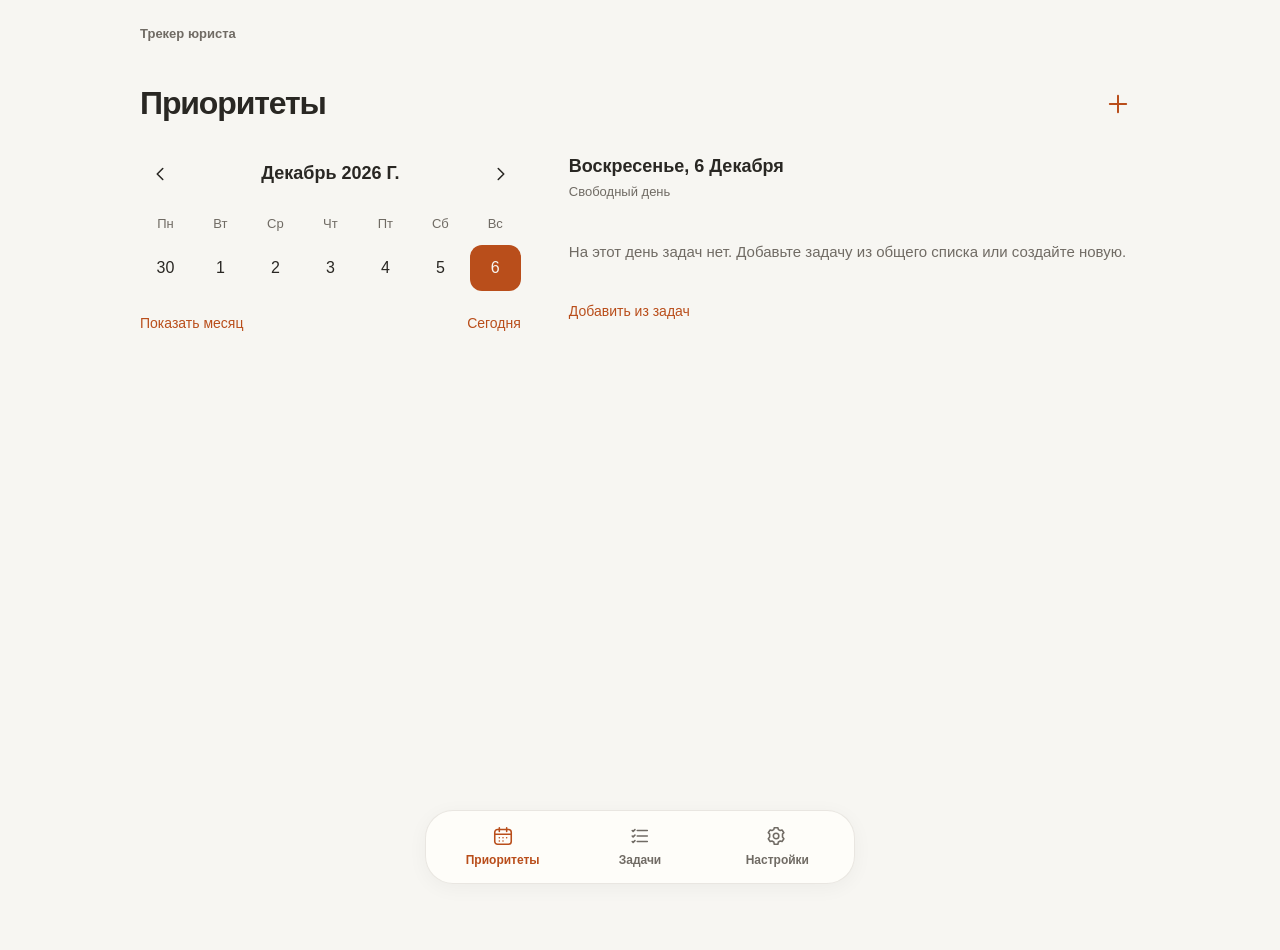
==== commit 40802ad6: "Redesign lawyer tracker with calendar priorities, subtasks and cloud settings" ====
--- a/index.html
+++ b/index.html
@@ -7,1229 +7,28 @@
   <meta name="mobile-web-app-capable" content="yes">
   <meta name="apple-mobile-web-app-status-bar-style" content="default">
   <meta name="apple-mobile-web-app-title" content="Трекер юриста">
-  <meta id="themeColor" name="theme-color" content="#17191c">
+  <meta id="themeColor" name="theme-color" content="#f7f6f2">
   <meta name="referrer" content="no-referrer">
-  <meta http-equiv="Content-Security-Policy" content="default-src 'self'; connect-src 'self' https://cfkpxrvinkcutbtqpufa.supabase.co; img-src 'self' data: blob:; style-src 'self' 'sha256-8erf4tHw12kxQEukJuos5RrbWOR3fs+ZI+5g0l5DyQI='; font-src 'self' https://raw.githubusercontent.com; script-src 'self' 'sha256-D6ZialzHKGhmIYr0KydRAd0ge27A18rP6rX+eNFTfuQ='; object-src 'none'; base-uri 'self'; form-action 'self'; frame-src 'none'; media-src 'none'; manifest-src 'self'; worker-src 'self'; upgrade-insecure-requests">
+  <meta http-equiv="Content-Security-Policy" content="default-src 'self'; connect-src 'self' https://qwnkigorqsgugcctnfmj.supabase.co; img-src 'self' data: blob:; style-src 'self' 'sha256-+PmDnfJLlzvVmKaYyJZ0AkxcZMum8vjcJv6twx7FabU='; font-src 'self' https://raw.githubusercontent.com; script-src 'self' 'sha256-yemvFBRA51zB1wixkQPdIgJDJzF33S+2OUL29n6JG00='; object-src 'none'; base-uri 'self'; form-action 'self'; frame-src 'none'; media-src 'none'; manifest-src 'self'; worker-src 'self'; upgrade-insecure-requests">
   <title>Трекер юриста</title>
   <link rel="icon" type="image/png" sizes="192x192" href="tracker-icon-graphite-192.png?v=20260901-graphite">
   <link rel="apple-touch-icon" sizes="180x180" href="tracker-icon-graphite-180.png?v=20260901-graphite">
   <link rel="apple-touch-icon-precomposed" sizes="180x180" href="tracker-icon-graphite-180.png?v=20260901-graphite">
-  <link rel="manifest" href="manifest.webmanifest?v=20261101-simple">
+  <link rel="manifest" href="manifest.webmanifest?v=20261107-journal">
   <style id="releaseStyles">
-/* priorities.css */
-.workspace-priority-action {
-  white-space: nowrap;
-}
-
-.priority-picker-task {
-  margin: 0;
-  padding: 12px 14px;
-  border: 1px solid var(--line);
-  border-radius: 10px;
-  background: var(--surface-hover);
-  color: var(--text);
-  font-size: 15px;
-  font-weight: 700;
-  line-height: 1.45;
-  overflow-wrap: anywhere;
-}
-
-.priority-picker-hint {
-  margin: 0;
-  color: var(--muted);
-  font-size: 12px;
-  line-height: 1.45;
-}
-
-.priority-page-head {
-  align-items: flex-end;
-}
-
-.priority-week-actions {
-  display: flex;
-  align-items: center;
-  gap: 7px;
-}
-
-.priority-week-actions .btn:first-child,
-.priority-week-actions .btn:last-child {
-  width: 40px;
-  padding: 0;
-  font-size: 22px;
-}
-
-.priority-board {
-  display: grid;
-  grid-template-columns: repeat(5, minmax(0, 1fr));
-  overflow-x: auto;
-  border: 1px solid var(--line);
-  border-radius: 14px;
-  background: var(--surface);
-  box-shadow: var(--shadow-sm);
-}
-
-.priority-day {
-  min-width: 0;
-  padding: 0 12px 14px;
-}
-
-.priority-day + .priority-day {
-  border-left: 1px solid var(--line);
-}
-
-.priority-day__head {
-  display: grid;
-  gap: 3px;
-  margin: 0 -12px;
-  padding: 17px 12px 15px;
-  border-bottom: 1px solid var(--line);
-  text-align: center;
-}
-
-.priority-day__head strong {
-  color: var(--text);
-  font-family: var(--workspace-ui-font, var(--font));
-  font-size: 12px;
-  font-weight: 800;
-  letter-spacing: .055em;
-  text-transform: uppercase;
-}
-
-.priority-day__head span {
-  color: var(--muted);
-  font-size: 12px;
-}
-
-.priority-zone {
-  display: grid;
-  align-content: start;
-  gap: 9px;
-  min-height: 150px;
-  padding: 16px 0;
-}
-
-.priority-zone + .priority-zone {
-  min-height: 230px;
-  border-top: 1px solid var(--line);
-}
-
-.priority-zone__head {
-  display: flex;
-  align-items: center;
-  justify-content: space-between;
-  gap: 8px;
-}
-
-.priority-zone h3 {
-  margin: 0 0 2px;
-  color: var(--faint);
-  font-family: var(--workspace-ui-font, var(--font));
-  font-size: 10px;
-  font-weight: 800;
-  letter-spacing: .07em;
-  text-transform: uppercase;
-}
-
-.priority-zone__list {
-  display: grid;
-  align-content: start;
-  gap: 9px;
-  min-height: 72px;
-}
-
-.priority-add {
-  min-height: 28px;
-  padding: 3px 7px;
-  border: 1px solid var(--line);
-  border-radius: 7px;
-  background: var(--surface-raised);
-  color: var(--muted);
-  font-family: var(--workspace-ui-font, var(--font));
-  font-size: 9.5px;
-  font-weight: 750;
-  white-space: nowrap;
-}
-
-.priority-add:hover,
-.priority-add:focus-visible {
-  border-color: var(--workspace-accent, var(--blue));
-  color: var(--workspace-accent, var(--blue));
-}
-
-.priority-zone-empty {
-  margin: 0;
-  padding: 12px 0;
-  color: var(--faint);
-  font-size: 12px;
-  line-height: 1.45;
-  text-align: center;
-}
-
-.priority-card {
-  position: relative;
-  display: grid;
-  grid-template-columns: 28px minmax(0, 1fr);
-  gap: 8px 10px;
-  padding: 12px;
-  border: 1px solid var(--line);
-  border-radius: 10px;
-  background: color-mix(in srgb, var(--surface-raised) 94%, var(--workspace-accent-soft));
-  transition: border-color 150ms ease, background-color 150ms ease, box-shadow 150ms ease, transform 150ms ease;
-}
-
-.priority-zone--main .priority-card {
-  border-left: 3px solid var(--workspace-accent, var(--blue));
-}
-
-.priority-card:hover,
-.priority-card:focus-within {
-  border-color: var(--line-strong);
-  box-shadow: var(--shadow-sm);
-}
-
-.priority-drag-handle {
-  grid-column: 1;
-  grid-row: 1 / span 2;
-  align-self: start;
-  display: grid;
-  width: 28px;
-  min-width: 28px;
-  height: 36px;
-  min-height: 36px;
-  padding: 0;
-  place-items: center;
-  border: 0;
-  border-radius: 8px;
-  background: transparent;
-  color: var(--faint);
-  opacity: .62;
-  touch-action: none;
-  cursor: grab;
-}
-
-.priority-drag-handle:hover,
-.priority-drag-handle:focus-visible {
-  opacity: 1;
-  background: var(--surface-hover);
-}
-
-.priority-drag-handle .drag-grip {
-  display: block;
-  width: 14px;
-  height: 24px;
-  border-radius: 4px;
-  background-image: radial-gradient(circle, currentColor 1.35px, transparent 1.55px);
-  background-position: 0 0;
-  background-size: 7px 7px;
-}
-
-.priority-card__main {
-  grid-column: 2;
-  display: grid;
-  gap: 5px;
-  min-width: 0;
-  padding: 0;
-  border: 0;
-  background: transparent;
-  text-align: left;
-}
-
-.priority-card__main strong,
-.priority-card__main span {
-  overflow: visible;
-  white-space: normal;
-  text-overflow: clip;
-  overflow-wrap: anywhere;
-}
-
-.priority-card__main strong {
-  color: var(--text);
-  font-size: 13px;
-  font-weight: 720;
-  line-height: 1.4;
-}
-
-.priority-card__main span {
-  color: var(--muted);
-  font-size: 10.5px;
-  line-height: 1.35;
-}
-
-.priority-card__actions {
-  grid-column: 2;
-  display: flex;
-  flex-wrap: wrap;
-  gap: 5px 8px;
-}
-
-.priority-card__actions button {
-  min-height: 28px;
-  padding: 0;
-  border: 0;
-  background: transparent;
-  color: var(--muted);
-  font-family: var(--workspace-ui-font, var(--font));
-  font-size: 10px;
-  font-weight: 700;
-}
-
-.priority-card__actions button:hover,
-.priority-card__actions button:focus-visible {
-  color: var(--text);
-}
-
-.priority-card__actions .priority-card__done {
-  color: var(--workspace-success, var(--green));
-}
-
-.priority-card__actions .is-danger {
-  color: var(--workspace-danger, var(--red));
-}
-
-.priority-card.drag-placeholder {
-  opacity: .16 !important;
-  transform: none !important;
-  box-shadow: none !important;
-}
-
-.priority-card.drag-floating {
-  position: fixed !important;
-  z-index: 260 !important;
-  pointer-events: none !important;
-  margin: 0 !important;
-  opacity: .98 !important;
-  border-color: color-mix(in srgb, var(--workspace-accent, var(--focus)) 42%, var(--line)) !important;
-  background: var(--surface-raised, var(--surface)) !important;
-  box-shadow: 0 22px 54px rgba(16, 39, 67, .20), 0 8px 20px rgba(16, 39, 67, .10) !important;
-  transform-origin: center center !important;
-  will-change: transform !important;
-}
-
-:root[data-theme="dark"] .priority-card.drag-floating {
-  box-shadow: 0 24px 60px rgba(0, 0, 0, .48), 0 8px 22px rgba(0, 0, 0, .28) !important;
-}
-
-body.drag-reordering .priority-drag-handle {
-  cursor: grabbing;
-}
-
-@media (min-width: 900px) and (max-width: 1100px) {
-  .priority-board {
-    grid-template-columns: repeat(5, minmax(175px, 1fr));
-  }
-
-  .workspace-task-row .workspace-priority-action {
-    grid-column: 2 / -1;
-    justify-self: start;
-  }
-}
-
-@media (max-width: 899px) {
-  .priority-page-head {
-    display: grid !important;
-    grid-template-columns: minmax(0, 1fr) !important;
-    align-items: flex-start;
-    gap: 12px;
-  }
-
-  .priority-week-actions {
-    width: 100%;
-    min-width: 0;
-  }
-
-  .priority-week-actions .btn:nth-child(2) {
-    flex: 1;
-    min-width: 0;
-    padding-inline: 8px;
-  }
-
-  .priority-board {
-    display: grid;
-    grid-template-columns: minmax(0, 1fr);
-    width: 100%;
-    min-width: 0;
-    gap: 12px;
-    overflow: visible;
-    border: 0;
-    border-radius: 0;
-    background: transparent;
-    box-shadow: none;
-  }
-
-  .priority-day {
-    position: relative;
-    display: grid;
-    grid-template-columns: 118px minmax(0, 1fr);
-    min-width: 0;
-    padding: 0;
-    overflow: hidden;
-    border: 1px solid var(--line);
-    border-radius: 16px;
-    background: var(--surface);
-    box-shadow: 0 8px 24px rgba(24, 50, 85, .06);
-  }
-
-  .priority-day::before {
-    content: "";
-    position: absolute;
-    inset: 0 auto 0 0;
-    width: 3px;
-    background: var(--workspace-accent, var(--blue));
-    opacity: .9;
-  }
-
-  .priority-day + .priority-day {
-    border-left: 1px solid var(--line);
-  }
-
-  .priority-day__head {
-    grid-column: 1;
-    grid-row: 1 / span 2;
-    align-content: start;
-    justify-items: start;
-    gap: 6px;
-    margin: 0;
-    padding: 18px 16px 18px 18px;
-    border-right: 1px solid var(--line);
-    border-bottom: 0;
-    background: color-mix(in srgb, var(--surface-raised) 96%, var(--workspace-accent-soft));
-    text-align: left;
-  }
-
-  .priority-day__head strong {
-    color: var(--text);
-    font-size: 10px;
-    line-height: 1.25;
-    letter-spacing: .045em;
-    white-space: nowrap;
-  }
-
-  .priority-day__head span {
-    color: var(--muted);
-    font-size: 11px;
-    line-height: 1.35;
-  }
-
-  .priority-zone {
-    grid-column: 2;
-    gap: 10px;
-    min-height: 0;
-    padding: 16px 18px;
-  }
-
-  .priority-zone + .priority-zone {
-    min-height: 0;
-    border-top: 1px solid var(--line);
-  }
-
-  .priority-zone__head {
-    gap: 10px;
-  }
-
-  .priority-zone h3 {
-    font-size: 9.5px;
-    letter-spacing: .06em;
-  }
-
-  .priority-zone__list {
-    gap: 9px;
-    min-height: 58px;
-  }
-
-  .priority-zone-empty {
-    margin: 0;
-    padding: 16px 18px;
-    border: 1px dashed color-mix(in srgb, var(--line) 82%, var(--workspace-accent) 18%);
-    border-radius: 12px;
-    background: color-mix(in srgb, var(--surface-raised) 97%, var(--workspace-accent-soft));
-    color: var(--faint);
-    font-size: 10.5px;
-    line-height: 1.35;
-    text-align: left;
-  }
-
-  .priority-zone--main .priority-zone-empty {
-    border-style: solid;
-    border-color: color-mix(in srgb, var(--workspace-accent, var(--blue)) 28%, var(--line));
-    background: color-mix(in srgb, var(--surface-raised) 98%, var(--workspace-accent-soft));
-  }
-
-  .priority-add {
-    min-height: 32px;
-    padding: 0 10px;
-    border-radius: 9px;
-    font-size: 9.5px;
-    box-shadow: 0 2px 8px rgba(24, 50, 85, .04);
-  }
-
-  .priority-card {
-    grid-template-columns: minmax(0, 1fr) 24px;
-    gap: 8px 10px;
-    padding: 13px 12px 12px 14px;
-    border: 1px solid var(--line);
-    border-radius: 12px;
-    background: color-mix(in srgb, var(--surface-raised) 97%, var(--workspace-accent-soft));
-    box-shadow: 0 4px 14px rgba(24, 50, 85, .045);
-  }
-
-  .priority-zone--main .priority-card {
-    border-left: 4px solid var(--workspace-accent, var(--blue));
-  }
-
-  .priority-drag-handle {
-    grid-column: 2;
-    grid-row: 1 / span 2;
-    justify-self: end;
-    width: 24px;
-    min-width: 24px;
-    height: 34px;
-    min-height: 34px;
-  }
-
-  .priority-drag-handle .drag-grip {
-    width: 12px;
-    height: 21px;
-    background-size: 6px 7px;
-  }
-
-  .priority-card__main {
-    grid-column: 1;
-  }
-
-  .priority-card__main strong {
-    font-size: 13px;
-    line-height: 1.35;
-  }
-
-  .priority-card__main span {
-    font-size: 10px;
-    line-height: 1.3;
-  }
-
-  .priority-card__actions {
-    grid-column: 1;
-    display: flex;
-    flex-wrap: wrap;
-    gap: 6px;
-  }
-
-  .priority-card__actions button {
-    min-height: 30px;
-    padding: 0 10px;
-    border-radius: 8px;
-    background: var(--surface-hover);
-    font-size: 9.5px;
-    line-height: 1.15;
-    text-align: center;
-    white-space: nowrap;
-  }
-
-  .workspace-task-row:not(.is-done) {
-    grid-template-rows: auto auto auto;
-  }
-
-  .workspace-task-row:not(.is-done) .workspace-row-actions {
-    grid-column: 2 / 4 !important;
-    grid-row: 3 !important;
-    align-self: stretch;
-    display: flex !important;
-    width: 100% !important;
-    min-width: 0 !important;
-    flex-direction: row;
-    justify-content: flex-end;
-  }
-
-  .workspace-task-row .workspace-priority-action {
-    display: inline-flex !important;
-    width: auto;
-    max-width: 100%;
-    min-width: 44px;
-    min-height: 34px;
-    padding: 0 11px;
-    font-size: 10.5px;
-    line-height: 1.15;
-    text-align: center;
-    white-space: normal;
-  }
-
-  .tabs {
-    grid-template-columns: repeat(5, minmax(0, 1fr)) !important;
-    gap: 0 !important;
-  }
-
-  .tab {
-    min-width: 0 !important;
-    padding-inline: 2px !important;
-    font-size: 9px !important;
-    letter-spacing: -.02em;
-  }
-
-  .tab .icon {
-    width: 19px;
-    height: 19px;
-  }
-
-  .tab .count {
-    min-width: 16px;
-    height: 16px;
-    padding: 0 4px;
-  }
-}
-
-@media (max-width: 520px) {
-  .priority-day {
-    grid-template-columns: 108px minmax(0, 1fr);
-    border-radius: 14px;
-  }
-
-  .priority-day__head {
-    padding: 16px 12px 16px 16px;
-  }
-
-  .priority-day__head strong {
-    font-size: 9.5px;
-    letter-spacing: .025em;
-  }
-
-  .priority-day__head span {
-    font-size: 10px;
-  }
-
-  .priority-zone {
-    padding: 14px 12px;
-  }
-
-  .priority-zone h3 {
-    font-size: 8.8px;
-  }
-
-  .priority-add {
-    width: 32px;
-    min-width: 32px;
-    min-height: 32px;
-    padding: 0;
-    overflow: hidden;
-    font-size: 0;
-  }
-
-  .priority-add::before {
-    content: "+";
-    font-size: 16px;
-    line-height: 1;
-  }
-
-  .priority-zone-empty {
-    padding: 14px 12px;
-    font-size: 10px;
-  }
-
-  .priority-card {
-    padding: 12px 10px 11px 12px;
-  }
-
-  .priority-card__main strong {
-    font-size: 12px;
-  }
-
-  .priority-card__main span {
-    font-size: 9.5px;
-  }
-
-  .priority-card__actions button {
-    min-height: 29px;
-    padding: 0 8px;
-    font-size: 9px;
-  }
-}
-
-/* Preserve completed priorities in week history without making them look active. */
-.priority-card.is-done {
-  grid-template-columns: minmax(0, 1fr) auto;
-  border-left-color: color-mix(in srgb, var(--workspace-success, var(--green)) 52%, var(--line));
-  background: color-mix(in srgb, var(--surface-raised) 97%, var(--green-soft, transparent));
-  opacity: .82;
-}
-
-.priority-card.is-done .priority-card__main {
-  grid-column: 1;
-  grid-row: 1;
-}
-
-.priority-card.is-done .priority-card__main strong {
-  color: var(--muted);
-}
-
-.priority-card__history {
-  grid-column: 2;
-  grid-row: 1;
-  align-self: center;
-  justify-self: end;
-}
-
-.priority-card__done-badge {
-  display: inline-flex;
-  align-items: center;
-  min-height: 26px;
-  padding: 0 8px;
-  border-radius: 999px;
-  background: var(--green-soft);
-  color: var(--workspace-success, var(--green));
-  font-size: 9.5px;
-  font-weight: 750;
-  white-space: nowrap;
-}
-
-@media (max-width: 899px) {
-  .priority-card.is-done {
-    grid-template-columns: minmax(0, 1fr) auto !important;
-  }
-
-  .priority-card.is-done .priority-card__main {
-    grid-column: 1 !important;
-  }
-
-  .priority-card__history {
-    grid-column: 2 !important;
-  }
-}
-
-/* calendar.css */
-/* Lightweight month calendar inspired by Apple Calendar. */
-.sidebar-agenda{display:none}
-.calendar-view{min-width:0;max-width:980px;margin:0 auto}
-.calendar-toolbar{display:flex;align-items:flex-end;justify-content:space-between;gap:20px;margin-bottom:24px}
-.calendar-month-title{display:flex;align-items:baseline;gap:10px}
-.calendar-month-title h2{margin:0;color:var(--text);font-family:var(--exec-editorial);font-size:clamp(30px,4vw,46px);line-height:1;letter-spacing:-.045em}
-.calendar-month-title span{color:var(--faint);font-size:16px;font-weight:650}
-.calendar-toolbar__actions{display:flex;align-items:center;justify-content:flex-end;gap:7px;flex-wrap:wrap}
-.calendar-nav{width:40px;padding:0;font-size:25px;line-height:1}
-.calendar-month{overflow:hidden;border-top:1px solid var(--line);border-bottom:1px solid var(--line)}
-.calendar-weekdays,.calendar-month-grid{display:grid;grid-template-columns:repeat(7,minmax(0,1fr))}
-.calendar-weekdays{border-bottom:1px solid var(--line)}
-.calendar-weekday{padding:11px 8px;color:var(--faint);font-size:10px;font-weight:750;letter-spacing:.08em;text-align:center;text-transform:uppercase}
-.calendar-date{position:relative;display:flex;min-width:0;min-height:82px;align-items:center;flex-direction:column;gap:6px;padding:13px 5px 9px;border-right:1px solid color-mix(in srgb,var(--line) 72%,transparent);border-bottom:1px solid var(--line);border-radius:0;color:var(--text);transition:background-color 150ms ease,color 150ms ease}
-.calendar-date:nth-child(7n){border-right:0}
-.calendar-date:nth-last-child(-n+7){border-bottom:0}
-.calendar-date:hover{background:var(--surface-hover)}
-.calendar-date:focus-visible{z-index:2;outline:2px solid var(--accent);outline-offset:-2px}
-.calendar-date-dot{display:block;width:6px;height:6px;flex:0 0 6px;border-radius:50%;background:#ff453a;box-shadow:0 0 0 2px color-mix(in srgb,#ff453a 10%,transparent)}
-.calendar-date-dot.is-empty{visibility:hidden}
-.calendar-date-number{display:grid;width:34px;height:34px;place-items:center;border-radius:50%;font-size:16px;font-weight:680;line-height:1}
-.calendar-date.is-outside{color:color-mix(in srgb,var(--faint) 55%,transparent)}
-.calendar-date.is-today .calendar-date-number{background:#ff453a;color:#fff;box-shadow:0 5px 14px rgba(255,69,58,.2)}
-.calendar-date.is-selected:not(.is-today) .calendar-date-number{background:color-mix(in srgb,#ff453a 14%,var(--surface));color:#d93630;box-shadow:inset 0 0 0 1px color-mix(in srgb,#ff453a 25%,transparent)}
-.calendar-day-events{padding:25px 0 4px}
-.calendar-agenda-heading{display:flex;align-items:center;justify-content:space-between;gap:16px;padding:0 2px 14px}
-.calendar-agenda-heading p{margin:0 0 4px;color:var(--faint);font-size:10px;font-weight:750;letter-spacing:.075em;text-transform:uppercase}
-.calendar-agenda-heading h3{margin:0;color:var(--text);font-size:20px;line-height:1.25;letter-spacing:-.02em}
-.calendar-agenda-list{border-top:1px solid var(--line)}
-.calendar-agenda-event{display:grid;width:100%;grid-template-columns:70px minmax(0,1fr) 20px;align-items:center;gap:14px;padding:15px 8px;border-bottom:1px solid var(--line);color:var(--text);text-align:left;transition:background-color 150ms ease}
-.calendar-agenda-event:hover{background:var(--surface-hover)}
-.calendar-agenda-event__time{color:#d93630;font-size:14px;font-weight:750}
-.calendar-agenda-event__time small,.calendar-agenda-event__body small{display:block;margin-top:3px;color:var(--faint);font-size:10px;font-weight:500}
-.calendar-agenda-event__body{min-width:0}
-.calendar-agenda-event__body strong,.calendar-agenda-event__body small{overflow:hidden;text-overflow:ellipsis;white-space:nowrap}
-.calendar-agenda-event__body strong{display:block;font-size:14px;font-weight:700}
-.calendar-agenda-event__chevron{color:var(--faint);font-size:24px;font-weight:300;text-align:right}
-.calendar-agenda-empty{margin:0;padding:24px 8px;color:var(--faint);font-size:13px;text-align:center;border-bottom:1px solid var(--line)}
-.calendar-color-blue{background:#deecff;color:#1d5fa7}
-.calendar-color-green{background:#def3e7;color:#287653}
-.calendar-color-orange{background:#fff0d5;color:#9c6418}
-.calendar-color-purple{background:#eee5ff;color:#7049a8}
-.calendar-color-red{background:#ffe2e1;color:#b84742}
-:root[data-theme="dark"] .calendar-color-blue{background:#17385f;color:#9ac7ff}
-:root[data-theme="dark"] .calendar-color-green{background:#173d30;color:#96d8b7}
-:root[data-theme="dark"] .calendar-color-orange{background:#493416;color:#f1c47e}
-:root[data-theme="dark"] .calendar-color-purple{background:#382657;color:#cbb0f5}
-:root[data-theme="dark"] .calendar-color-red{background:#512626;color:#f2a09d}
-.event-utility-actions{display:grid;grid-template-columns:1fr auto;gap:10px;padding:4px 0 2px}
-@media (min-width:900px){
-.page.calendar-page{padding-right:clamp(25px,3vw,44px);padding-left:clamp(25px,3vw,44px)}
-.sidebar-agenda{display:block;min-height:0;margin:18px 8px 0;padding:15px 5px 0;overflow:auto;border-top:1px solid rgba(80,113,151,.13);scrollbar-width:thin}
-.sidebar-agenda__title{margin:0 8px 10px;color:#71869d;font-size:9px;font-weight:700;letter-spacing:.075em;text-transform:uppercase}
-.sidebar-agenda__empty{margin:0 8px;color:#8ca0b5;font-size:10px;line-height:1.5}
-.sidebar-event{display:grid;width:100%;grid-template-columns:7px minmax(0,1fr);gap:9px;padding:8px;border-radius:10px;color:#6f8399;text-align:left}
-.sidebar-event:hover{background:rgba(255,255,255,.48);color:#294d70}
-.sidebar-event__dot{width:7px;height:7px;margin-top:5px;border-radius:50%}
-.sidebar-event__body{min-width:0}
-.sidebar-event strong,.sidebar-event small{display:block;overflow:hidden;text-overflow:ellipsis;white-space:nowrap}
-.sidebar-event strong{color:inherit;font-size:10.5px;font-weight:650}
-.sidebar-event small{margin-top:2px;color:#91a2b4;font-size:8.5px}
-:root[data-theme="dark"] .sidebar-agenda{border-color:rgba(214,228,248,.09)}
-:root[data-theme="dark"] .sidebar-agenda__title,:root[data-theme="dark"] .sidebar-agenda__empty,:root[data-theme="dark"] .sidebar-event{color:#71849b}
-:root[data-theme="dark"] .sidebar-event:hover{background:rgba(255,255,255,.045);color:#b8c9dc}
-}
-@media (max-width:899px){
-.tabs{grid-template-columns:repeat(4,minmax(0,1fr))}
-.calendar-toolbar{align-items:flex-start;flex-direction:column;gap:16px}
-.calendar-toolbar__actions{width:100%;justify-content:flex-start}
-.calendar-toolbar__actions .btn.primary{margin-left:auto}
-.calendar-date{min-height:70px}
-}
-@media (max-width:560px){
-.calendar-toolbar{margin-bottom:17px}
-.calendar-month-title h2{font-size:31px}
-.calendar-month-title span{font-size:14px}
-.calendar-toolbar__actions{gap:5px}
-.calendar-toolbar__actions .btn{min-height:38px;padding:0 10px;font-size:11px}
-.calendar-toolbar__actions .calendar-nav{width:36px;padding:0;font-size:22px}
-.calendar-toolbar__actions .btn.primary{width:38px;overflow:hidden;padding:0;color:transparent;white-space:nowrap}
-.calendar-toolbar__actions .btn.primary::after{content:"+";display:grid;color:#fff;font-size:24px;place-items:center}
-.calendar-weekday{padding:9px 2px;font-size:9px}
-.calendar-date{min-height:56px;gap:3px;padding:7px 1px 5px}
-.calendar-date-dot{width:5px;height:5px;flex-basis:5px}
-.calendar-date-number{width:30px;height:30px;font-size:14px}
-.calendar-day-events{padding-top:20px}
-.calendar-agenda-heading h3{font-size:17px}
-.calendar-agenda-event{grid-template-columns:58px minmax(0,1fr) 15px;gap:10px;padding:13px 4px}
-.event-utility-actions{grid-template-columns:1fr}
-}
-@media (prefers-reduced-motion:reduce){.calendar-date,.calendar-agenda-event{transition:none}}
-
 /* reference-workspace.css */
-/* One visual system for the charcoal reference, desktop and touch layouts. */
-/* Simplified home screen and three-section navigation. */
-.reference-today #syncButton{display:inline-flex;align-items:center;justify-content:center;margin-left:auto;width:44px;height:44px;padding:0;border-radius:8px;color:var(--muted)}.reference-today #syncButtonText{display:none}
-@media(max-width:760px){.tabs{grid-template-columns:repeat(3,minmax(0,1fr))!important}.ref-today-body{padding-top:20px}.brandbar{padding-right:12px!important}}
-:root,[data-theme="dark"],[data-theme="light"]{color-scheme:dark;--font:-apple-system,BlinkMacSystemFont,"Segoe UI",sans-serif;--bg:#17191c;--surface:#1c1f23;--surface-raised:#25292e;--text:#f1f1f2;--muted:#b4b7be;--faint:#90959e;--line:#34383e;--line-strong:#474c54;--accent:#f4bc64;--accent-soft:#342c21;--blue:#a9c8ff;--blue-soft:#233047;--orange:#f4bc64;--orange-soft:#342c21;--purple:#c4acf2;--purple-soft:#2e283a;--green:#a6cfb5;--green-soft:#26372c;--red:#f5a3a3;--red-soft:#3b2729;--radius-sm:10px;--radius-lg:14px;--shadow-md:0 24px 80px #0008;--safe-bottom:env(safe-area-inset-bottom,0px)}
-*{box-sizing:border-box;-webkit-tap-highlight-color:transparent}html{scrollbar-color:#4b5058 #17191c}html,body{margin:0;min-height:100%;background:var(--bg)}body{font-family:var(--font);font-size:14px;line-height:1.5;color:var(--text);-webkit-font-smoothing:antialiased}button,input,textarea,select{font:inherit;color:inherit}button{cursor:pointer;background:none;border:0;touch-action:manipulation}button:disabled{opacity:.45;cursor:not-allowed}button:focus-visible,a:focus-visible,summary:focus-visible,[contenteditable]:focus-visible{outline:2px solid var(--accent);outline-offset:3px}input,textarea,select{accent-color:var(--accent)}button{transition:background .16s ease,border-color .16s ease,color .16s ease}button:active:not(:disabled){filter:brightness(.9)}button:hover:not(:disabled){background-color:var(--surface-raised)}h1,h2,h3,h4,p{margin-top:0}h1,h2{letter-spacing:-.035em}h3,h4{letter-spacing:-.015em}h2{font-size:28px;line-height:1.2;margin-bottom:8px}h3{font-size:16px}h4{font-size:14px}.icon{width:20px;height:20px;fill:none;stroke:currentColor;stroke-width:1.65;stroke-linecap:round;stroke-linejoin:round;flex-shrink:0;vertical-align:middle}.icon-sprite{position:absolute;width:0;height:0;overflow:hidden}.hidden,[hidden]{display:none!important}.app{margin:0 0 0 208px;max-width:none;min-height:100vh}.top{position:fixed;inset:0 auto 0 0;width:208px;border-right:1px solid var(--line);background:#191b1e;z-index:15;padding:25px 12px;display:flex;flex-direction:column}.brandbar{display:flex;flex-wrap:wrap;align-items:center;gap:8px;margin-bottom:28px;padding:0 8px}.brandmark{width:22px;height:22px;color:var(--accent);display:grid;place-items:center}.brandmark:before{content:"TJ";font-weight:800;font-size:17px;letter-spacing:-3px;padding-right:3px}.brandmark img{display:none}.brandname{font-size:14px;font-weight:700;letter-spacing:-.025em;margin:0;white-space:nowrap}.brandname>span{display:none}.sync-button,.theme-toggle,.sidebar-collapse{display:none}.tabs{display:flex;flex-direction:column;gap:5px;border:0;background:none;padding:0;margin:0}.tab{display:flex;align-items:center;gap:12px;border-radius:8px;min-height:44px;text-align:left;padding:10px 13px;font-size:13px;font-weight:500;color:var(--muted)}.tab.active{background:#292c30;color:var(--accent)}.tab .count{margin-left:auto;font-size:10px;color:var(--muted);padding:1px 5px;background:#34373b;border-radius:4px}.tab .count:empty{display:none}.top>#mainTitle,.top>#stats,.top>#navline{display:none!important}.sidebar-bottom{margin-top:auto;padding:18px 7px 0;display:flex;gap:10px;align-items:center}.profile-avatar{width:32px;height:32px;display:grid;place-items:center;border-radius:50%;background:#30353c;color:#d7dbe1;font-size:12px}.sidebar-bottom strong,.sidebar-bottom div>span{display:block;font-size:11px;font-weight:400}.sidebar-bottom div>span{color:var(--faint);font-size:10px;margin-top:2px}.page{padding:0;min-height:100vh;min-width:0}.ref-header{padding:29px 32px 24px;border-bottom:1px solid var(--line);display:flex;align-items:center;justify-content:space-between;gap:20px}.ref-header h2{margin-bottom:6px}.ref-header p{color:var(--muted);margin:0;font-size:13px}.ref-header-actions{display:flex;gap:8px;align-items:center;flex-shrink:0}.ref-eyebrow{font-size:11px;text-transform:uppercase;letter-spacing:.13em;color:var(--faint);margin-bottom:10px}.ref-body{padding:28px 32px;max-width:1320px;margin:auto}.ref-grid{display:grid;grid-template-columns:minmax(0,1.45fr) minmax(280px,1fr);gap:24px}.ref-stack{display:grid;gap:24px;align-content:start}.ref-panel{background:var(--surface);border:1px solid var(--line);border-radius:12px;overflow:hidden}.ref-panel-heading{padding:18px 20px;display:flex;gap:10px;align-items:center;justify-content:space-between}.ref-panel-heading h3{margin:0;font-size:14px}.ref-panel-heading button{font-size:11px;color:var(--muted);min-height:32px;border-radius:5px;padding:4px 6px}.ref-count{font-size:11px;color:var(--accent);background:var(--accent-soft);padding:2px 6px;border-radius:5px;margin-left:7px}.ref-row{display:flex;gap:13px;align-items:center;padding:17px 20px;border-top:1px solid var(--line);width:100%;text-align:left}.ref-row:hover{background:#25292e}.ref-row-main{flex:1;min-width:0;text-align:left;border-radius:4px}.ref-row-main strong{font-size:14px;font-weight:550;display:block;overflow-wrap:anywhere}.ref-row-main small{font-size:12px;color:var(--muted);display:block;margin-top:4px}.ref-check{display:grid;place-items:center;border:1px solid var(--line-strong);border-radius:50%;width:24px;height:24px;padding:0;flex-shrink:0}.ref-check .icon{width:15px}.ref-row.is-done strong{text-decoration:line-through;color:var(--muted)}.ref-row.is-done .ref-check{background:var(--accent);color:#191919;border-color:var(--accent)}.ref-arrow{color:var(--faint);width:16px}.ref-due{display:flex;align-items:center;gap:6px;color:var(--muted);font-size:11px}.ref-due .icon{width:13px;height:13px}.ref-due.is-danger{color:var(--accent)}.ref-empty{padding:30px 22px;color:var(--faint);text-align:center;font-size:13px}.ref-empty strong{display:block;color:var(--muted);font-size:15px;margin-bottom:6px}.ref-empty .btn{margin-top:16px}.ref-activity{display:flex;gap:12px;margin:0 20px;padding:15px 0;border-top:1px solid var(--line)}.ref-activity-icon{background:var(--purple-soft);color:var(--purple);width:34px;height:34px;display:grid;place-items:center;border-radius:10px;flex-shrink:0}.ref-activity strong{font-size:12px;font-weight:500;display:block}.ref-activity span{font-size:11px;color:var(--muted)}.ref-activity time{font-size:10px;color:var(--faint);margin-left:auto;flex-shrink:0}.btn{min-height:40px;display:inline-flex;align-items:center;justify-content:center;gap:8px;border:1px solid var(--line);border-radius:8px;padding:8px 14px;background:var(--surface-raised);font-size:12px;font-weight:550;white-space:normal;text-align:center}.btn.primary{background:var(--accent);color:#1b1b1c;border-color:var(--accent)}.btn.primary:hover{background:#ffd086}.btn.ok{color:var(--green)}.btn.danger{color:var(--red)}.workspace-icon-button,.ref-icon-button{width:36px;min-height:36px;display:inline-grid;place-items:center;flex-shrink:0;border-radius:7px;color:var(--muted)}.workspace-icon-button--danger{color:var(--red)}.ref-icon-button:hover{background:var(--surface-raised)}.fab{position:fixed;right:28px;bottom:28px;border-radius:50%;height:52px;width:52px;background:var(--accent);color:#1b1b1c;z-index:18;box-shadow:0 6px 25px #0005;display:grid;place-items:center}.fab:hover{background:#ffd086}.fab .icon{width:24px;height:24px}.search-wrap{position:relative;min-width:0}.search-wrap>.icon{position:absolute;left:14px;top:13px;color:var(--faint);width:18px}.search{width:100%;height:44px;border:1px solid var(--line);border-radius:8px;background:var(--surface);padding:0 15px 0 42px;outline:none;transition:border-color .15s}.search:focus{border-color:var(--accent)}input::placeholder,textarea::placeholder{color:var(--faint)}.ref-project-search{margin-bottom:20px}.ref-case-list{display:grid;gap:12px}.ref-case-card{display:flex;align-items:center;gap:16px;padding:18px 20px;background:var(--surface);border:1px solid var(--line);border-radius:10px}.ref-case-card .ref-case-main{flex:1;min-width:0;text-align:left;padding:2px 0;display:block}.ref-case-main strong{display:block;font-size:15px;overflow-wrap:anywhere}.ref-case-main span{display:block;font-size:12px;color:var(--muted);margin-top:4px;overflow-wrap:anywhere}.ref-case-main small{font-size:11px;color:var(--faint);margin-top:9px;display:block}.ref-case-icon{width:38px;height:38px;background:var(--surface-raised);border-radius:10px;display:grid;place-items:center;color:var(--accent);flex-shrink:0}.ref-case-actions{display:flex;gap:3px;flex-shrink:0}.ref-case-status{font-size:10px;display:inline-flex;align-items:center;gap:6px;padding:4px 9px;background:#2b2e32;border-radius:6px;color:var(--muted)}.ref-case-status:before{content:"";width:6px;height:6px;background:var(--accent);border-radius:50%}.ref-case-status.is-done:before{background:var(--green)}.ref-breadcrumb{display:flex;align-items:center;gap:10px;margin-bottom:15px;color:var(--muted);font-size:12px}.ref-breadcrumb button{padding:0;color:var(--muted);min-height:26px}.ref-breadcrumb .icon{width:14px;height:14px}.ref-case-header{display:block}.ref-case-headline{display:flex;gap:20px;align-items:center;justify-content:space-between}.ref-case-headline h2{margin-bottom:6px;font-size:26px;overflow-wrap:anywhere}.ref-case-layout{display:grid;grid-template-columns:minmax(210px,.8fr) minmax(300px,1.8fr) minmax(235px,1fr);min-height:calc(100vh - 155px)}.ref-context,.ref-assistant{padding:24px 22px;background:#1a1d20;min-width:0}.ref-context{border-right:1px solid var(--line)}.ref-assistant{border-left:1px solid var(--line)}.ref-context h3,.ref-assistant h3{font-size:14px;margin-bottom:21px}.ref-assistant h3{display:flex;align-items:center;gap:10px}.ref-spark{color:var(--purple);font-size:24px;line-height:1}.ref-context-label{display:block;font-size:12px;color:var(--muted);margin-bottom:10px}.ref-description{font-size:13px;line-height:1.65;overflow-wrap:anywhere;white-space:pre-wrap;margin-bottom:20px}.ref-context-section{padding-top:20px;border-top:1px solid var(--line);margin-top:20px}.ref-context-section header{display:flex;align-items:center;justify-content:space-between;margin-bottom:10px}.ref-context-section h4{margin:0;font-size:12px}.ref-file{display:flex;align-items:center;gap:10px;border:1px solid var(--line);border-radius:9px;padding:10px;margin-bottom:9px;background:#24272c}.ref-file-icon{width:30px;height:34px;border-radius:5px;background:#71393d;color:#ffd4d4;font-size:9px;display:grid;place-items:center;font-weight:700;flex-shrink:0}.ref-file-icon.docx{background:#304970;color:#c3dbff}.ref-file button.ref-file-name{flex:1;min-width:0;text-align:left;padding:0}.ref-file-name strong{font-size:11px;overflow-wrap:anywhere;font-weight:500;display:block}.ref-file-name span{font-size:10px;display:block;color:var(--muted)}.ref-file .ref-icon-button{width:24px;min-height:28px}.ref-file .icon{width:14px;height:14px}.ref-caption{font-size:10px;color:var(--faint);line-height:1.6;margin-bottom:0}.ref-editor-column{min-width:0;display:flex;flex-direction:column}.ref-editor-heading{display:flex;justify-content:space-between;align-items:center;padding:24px 26px 17px;gap:12px}.ref-editor-heading h3{margin:0;font-size:15px}.ref-editor-label{color:var(--muted);font-size:10px;white-space:nowrap}.ref-editor-label:before{content:"";display:inline-block;width:5px;height:5px;border-radius:50%;background:var(--accent);margin-right:6px}.ref-editor-toolbar{display:flex;gap:4px;border-block:1px solid var(--line);padding:8px 20px;background:#1c1f23;align-items:center}.ref-editor-toolbar button{width:34px;height:32px;border-radius:5px;font-size:15px}.ref-editor-toolbar button.active{background:var(--accent-soft);color:var(--accent)}.ref-editor-toolbar .toolbar-divider{height:18px;width:1px;background:var(--line);margin:0 8px}.ref-editor-toolbar .toolbar-export{margin-left:auto;width:auto;padding:0 9px;font-size:10px;color:var(--muted)}.ref-editor{outline:none;padding:26px;min-height:380px;flex:1;font-size:14px;line-height:1.8;overflow-wrap:anywhere;white-space:pre-wrap;user-select:text;-webkit-user-select:text}.ref-editor:empty:before{content:attr(data-placeholder);color:var(--faint);pointer-events:none}.ref-editor h3{font-size:15px;margin:0 0 10px}.ref-editor p{margin-bottom:24px}.ref-editor ul,.ref-editor ol{padding-left:22px;margin:8px 0 24px}.ref-editor strong{font-weight:650}.ref-editor-footer{display:flex;gap:16px;justify-content:space-between;align-items:center;padding:16px 26px;border-top:1px solid var(--line);font-size:10px;color:var(--muted)}.ref-editor-footer .icon{width:14px;height:14px;margin-right:5px}.ref-helper-card{padding:15px;border:1px solid var(--line);border-radius:10px;background:#25282d;margin-bottom:12px}.ref-helper-card h4{font-size:12px;display:flex;gap:8px;align-items:center;margin-bottom:9px}.ref-helper-card h4 .icon{width:16px;height:16px;color:var(--purple)}.ref-helper-card p{font-size:11px;line-height:1.7;color:var(--muted);margin:0 0 14px}.ref-helper-card .btn{font-size:10px;min-height:33px;width:100%}.ref-helper-warning{font-size:11px;color:var(--accent);background:var(--accent-soft);border:1px solid #5b4830;border-radius:7px;padding:11px;display:flex;gap:8px;align-items:center;margin:10px 0}.ref-helper-card+.ref-caption{margin-top:16px}.ref-case-tabs{display:none}.ref-case-task-list .ref-row{padding:12px 0;border:0}.ref-case-task-list .ref-row-main strong{font-size:11px}.ref-case-task-list .ref-check{height:18px;width:18px}.ref-case-note{padding:13px 0;border-top:1px solid var(--line);font-size:12px;white-space:pre-wrap;overflow-wrap:anywhere}.ref-case-note time{color:var(--faint);font-size:10px;display:block;margin-top:6px}.ref-note-actions{margin-top:20px;display:flex;gap:8px}.ref-note-actions .btn{flex:1;font-size:11px}.overlay{position:fixed;inset:0;z-index:60;background:#0009;backdrop-filter:blur(5px);display:none;align-items:center;justify-content:center;padding:28px}.overlay.show{display:flex}.sheet{width:100%;max-width:590px;max-height:90dvh;overflow:auto;overscroll-behavior:contain;background:#1e2125;border:1px solid var(--line);border-radius:16px;padding:26px;box-shadow:var(--shadow-md);animation:sheetIn .2s ease}.sheet h2{font-size:22px;margin-bottom:24px}.grab{display:none}.form{display:grid;gap:16px}.sheet-fields{display:grid;gap:18px}.field{display:grid;gap:7px}.field label{font-size:12px;color:var(--muted);font-weight:500}.field input,.field textarea,.field select{width:100%;min-height:44px;max-width:100%;padding:10px 12px;border:1px solid var(--line);border-radius:8px;background:#17191d;color:var(--text);outline:none}.field input:focus,.field textarea:focus,.field select:focus{border-color:var(--accent)}.field textarea{min-height:96px;resize:vertical}.grid2{display:grid;grid-template-columns:1fr 1fr;gap:14px}.sheet-actions{display:flex;gap:10px;justify-content:flex-end;padding-top:10px}.sheet-actions .btn{min-width:110px}.confirm-box{width:100%;max-width:430px;border:1px solid var(--line);background:var(--surface);border-radius:14px;padding:26px}.confirm-box h2{font-size:20px}.confirm-box p{font-size:13px;color:var(--muted)}.confirm-actions{display:flex;justify-content:flex-end;gap:10px;margin-top:24px}.reference-toast,.workspace-toast{position:fixed;left:calc(50% + 104px);bottom:28px;z-index:90;transform:translate(-50%,12px);opacity:0;pointer-events:none;max-width:calc(100% - 40px);padding:12px 18px;border-radius:10px;background:#343a42;border:1px solid #59616c;color:#fff;font-size:12px;transition:opacity .18s,transform .18s}.reference-toast.show,.workspace-toast.show{opacity:1;transform:translate(-50%,0)}@keyframes sheetIn{from{opacity:0;transform:translateY(12px)}to{opacity:1;transform:none}}
-/* Existing task, priority and calendar behavior shares the same visual language. */
-.workspace-page{padding:29px 32px;max-width:1320px;margin:auto}.workspace-page-head{display:flex;justify-content:space-between;gap:20px;align-items:center;margin-bottom:25px}.workspace-page-head h2{margin-bottom:6px}.workspace-page-head p{color:var(--muted);font-size:12px;margin:0}.workspace-page-eyebrow{display:none}.workspace-summary-strip{display:flex;gap:24px;border-block:1px solid var(--line);padding:14px 0;margin-bottom:24px}.workspace-summary-item{display:flex;gap:9px;align-items:center;min-height:34px;font-size:11px;color:var(--muted);border-radius:6px;padding:4px}.workspace-summary-item strong{color:var(--text);font-size:19px}.workspace-summary-item.is-danger strong{color:var(--accent)}.workspace-summary-item .icon{display:none}.workspace-toolbar{display:grid;grid-template-columns:minmax(0,1fr) auto;gap:14px;margin-bottom:20px}.workspace-toolbar .filters{grid-column:1/-1}.workspace-sort{display:flex;gap:9px;align-items:center;font-size:11px;color:var(--muted)}.workspace-sort select{background:var(--surface);border:1px solid var(--line);border-radius:8px;min-height:44px;padding:7px}.filters{display:flex;gap:8px;overflow:auto;scrollbar-width:none}.chip{border:1px solid var(--line);border-radius:7px;padding:7px 12px;font-size:11px;min-height:35px;white-space:nowrap;color:var(--muted)}.chip.active{color:var(--accent);background:var(--accent-soft);border-color:#665031}.workspace-list-context{display:flex;justify-content:space-between;align-items:center;color:var(--faint);font-size:11px;margin-bottom:12px}.workspace-reset{color:var(--accent);font-size:11px;min-height:30px}.list{display:grid;gap:10px}.workspace-task-row{display:grid;grid-template-columns:26px minmax(0,1fr) auto auto;gap:10px 12px;padding:17px 20px;background:var(--surface);border:1px solid var(--line);border-radius:10px;align-items:center}.workspace-task-main{min-width:0;text-align:left;padding:0;border-radius:5px}.workspace-task-main strong{display:block;font-size:14px;font-weight:550;overflow-wrap:anywhere}.workspace-task-meta{display:flex;gap:8px;margin-top:5px;color:var(--faint);font-size:11px;flex-wrap:wrap}.workspace-task-details{grid-column:2/-1;display:flex;gap:12px;flex-wrap:wrap;min-width:0}.workspace-task-detail-block{font-size:11px;max-width:100%;overflow-wrap:anywhere}.workspace-task-detail-label{color:var(--faint);margin-right:6px}.workspace-task-detail-text{color:var(--muted);white-space:pre-wrap}.workspace-status,.workspace-priority{font-size:10px;background:#2d3035;color:var(--muted);padding:4px 8px;border-radius:5px;white-space:nowrap}.workspace-status--warning,.workspace-status--danger,.workspace-priority--high{color:var(--accent);background:var(--accent-soft)}.workspace-status--blue{color:var(--blue);background:var(--blue-soft)}.workspace-status--purple{color:var(--purple);background:var(--purple-soft)}.workspace-row-actions{grid-column:2/-1;display:flex;gap:8px;justify-content:flex-end;align-items:center}.workspace-row-actions .btn{min-height:34px;padding:5px 11px;font-size:11px}.workspace-task-row.is-done{opacity:.72}.workspace-task-row__done-mark{color:var(--green)}.drag-handle{width:24px;min-height:32px;color:var(--faint);padding:0;touch-action:none;border-radius:5px}.drag-grip{display:block;width:12px;height:17px;margin:auto;background:radial-gradient(circle,#8e959f 1.2px,transparent 1.3px) 0 0/5px 5px}.drag-floating{position:fixed!important;z-index:80;pointer-events:none;box-shadow:var(--shadow-md)}.drag-placeholder{opacity:.25}.drag-reordering{user-select:none}.completed-section{border-top:1px solid var(--line);padding-top:17px;margin-top:26px}.completed-link{min-height:38px;color:var(--muted);font-size:12px;text-align:left;padding:0 4px}.workspace-empty,.empty{padding:36px 24px;border:1px dashed var(--line);border-radius:10px;display:flex;gap:12px;align-items:center;flex-direction:column;text-align:center;color:var(--muted)}.workspace-empty strong{color:var(--text);font-size:15px}.workspace-empty span{font-size:12px}.workspace-utilities{color:var(--faint);font-size:11px;margin-top:24px}.workspace-utilities summary{cursor:pointer;min-height:38px}.workspace-utilities>div{display:flex;flex-wrap:wrap;gap:8px}.task-detail__header{display:flex;align-items:flex-start;justify-content:space-between;gap:14px}.task-detail__header h3{margin-top:15px;font-size:22px;overflow-wrap:anywhere}.task-detail__facts{display:grid;grid-template-columns:1fr 1fr;gap:16px;padding:20px 0;border-block:1px solid var(--line)}.task-detail__facts dt{color:var(--faint);font-size:11px}.task-detail__facts dd{margin:3px 0 0;font-size:13px;overflow-wrap:anywhere}.task-detail__section p{white-space:pre-wrap;overflow-wrap:anywhere;font-size:13px}.task-detail__history{display:flex;flex-direction:column;font-size:10px;color:var(--faint);gap:3px}.task-detail__actions{margin-top:24px;display:flex;flex-wrap:wrap;gap:8px}.task-detail__section h4{margin:18px 0 8px}.is-danger{color:var(--accent)}.ref-search-results{margin-top:24px}.ref-search-group{margin-bottom:26px}.ref-search-group h3{font-size:12px;color:var(--muted);margin:0 0 12px}.ref-search-result{width:100%;text-align:left;padding:15px 18px;background:var(--surface);border:1px solid var(--line);border-radius:9px;display:flex;gap:12px;align-items:center;margin-bottom:8px}.ref-search-result span{min-width:0;flex:1}.ref-search-result strong{display:block;font-size:13px;font-weight:500;overflow-wrap:anywhere}.ref-search-result small{display:block;font-size:11px;color:var(--muted);margin-top:3px;overflow-wrap:anywhere}.ref-priority-link{margin-top:22px}.page.priorities-page{padding:28px 32px}.priorities-page .priority-day,.priorities-page .priority-task,.priorities-page .priority-stat,.priorities-page .priority-empty,.priorities-page .priority-week-nav button,.priorities-page .priority-day-add{background:var(--surface);color:var(--text);border-color:var(--line)}.calendar-page{padding:28px 32px}.calendar-page .calendar-workspace{background:var(--bg)}.calendar-page .calendar-month,.calendar-page .calendar-agenda,.calendar-page .calendar-day,.calendar-page .calendar-toolbar button,.calendar-page .calendar-event-card,.calendar-page .calendar-empty{background:var(--surface);color:var(--text);border-color:var(--line)}.calendar-page .calendar-day.is-today{border-color:var(--accent)}.calendar-page .calendar-day.is-selected{background:var(--accent-soft)}.calendar-color-blue{--event-color:#94baff;--event-soft:#24344c}.calendar-color-green{--event-color:#a6cfb5;--event-soft:#26372c}.calendar-color-orange{--event-color:#f4bc64;--event-soft:#342c21}.calendar-color-purple{--event-color:#c4acf2;--event-soft:#2e283a}.calendar-color-red{--event-color:#f5a3a3;--event-soft:#3b2729}.sync-note,.sync-status,.sync-email-label{font-size:12px;color:var(--muted)}.sync-actions{display:flex;gap:10px;flex-wrap:wrap}.sync-field input,#syncContent input{background:#17191d;border:1px solid var(--line);border-radius:8px;padding:12px;max-width:100%;width:100%}.ref-note-toggle{display:flex;gap:7px;align-items:center;font-size:12px;margin:0 0 12px}.ref-note-preview{border:1px solid var(--line);border-radius:10px;padding:14px;background:var(--surface);margin-top:15px}.ref-note-preview h4{font-size:12px}.ref-note-preview input[type="date"]{padding:8px;background:var(--bg);border:1px solid var(--line);border-radius:6px;width:100%}.ref-mobile-actions{display:none}
-@media(min-width:1600px){.ref-case-layout{grid-template-columns:minmax(250px,.85fr) minmax(440px,1.9fr) minmax(280px,1fr)}.ref-editor{padding:34px 38px}}
-@media(max-width:1200px) and (min-width:761px){.app{margin-left:176px}.top{width:176px}.brandname{font-size:12px}.ref-header{padding:24px}.ref-body{padding:24px}.ref-case-layout{grid-template-columns:220px minmax(0,1fr)}.ref-assistant{grid-column:1/-1;border-left:0;border-top:1px solid var(--line);display:grid;grid-template-columns:1fr 1fr;gap:16px}.ref-assistant>h3,.ref-assistant>.ref-caption{grid-column:1/-1}.ref-helper-card{margin:0}.workspace-page{padding:24px}.ref-grid{grid-template-columns:minmax(0,1fr) minmax(240px,.85fr)}}
-@media(max-width:760px){body{padding-bottom:calc(84px + var(--safe-bottom))}.app{margin:0;min-height:calc(100dvh - 84px)}.top{position:static;width:100%;padding:0;background:var(--bg);border:0;display:block;z-index:auto}.brandbar{height:48px;padding:0 20px;gap:8px;margin:0;border-bottom:1px solid var(--line)}.brandmark{height:18px;width:18px}.brandmark:before{font-size:14px}.brandname{font-size:11px;color:var(--muted)}.sidebar-bottom{display:none}.tabs{position:fixed;bottom:0;left:0;right:0;height:calc(72px + var(--safe-bottom));padding:5px 8px calc(5px + var(--safe-bottom));display:grid;grid-template-columns:repeat(5,minmax(0,1fr));gap:0;background:#1a1c20;border-top:1px solid var(--line);z-index:40}.tab{padding:6px 2px;min-height:54px;display:flex;flex-direction:column;gap:4px;justify-content:center;font-size:9px;line-height:1.2;border-radius:8px;text-align:center}.tab .icon{width:21px;height:21px}.tab.active{background:none;color:var(--accent)}.tab .count{display:none}.page{min-height:0}.ref-header{padding:24px 20px 21px;gap:12px}.ref-header h2{font-size:25px}.ref-header p{font-size:12px}.ref-header-actions{gap:4px}.ref-header-actions>.btn{font-size:0;width:40px;height:40px;padding:0}.ref-header-actions>.btn .icon{width:21px;height:21px}.ref-body{padding:20px}.ref-grid{grid-template-columns:1fr;gap:20px}.ref-stack{gap:20px}.ref-panel-heading{padding:16px}.ref-panel-heading h3{font-size:14px}.ref-row{padding:15px 16px}.ref-row-main strong{font-size:14px}.ref-row-main small{font-size:11px}.ref-eyebrow{display:none}.ref-empty{padding:24px 18px}.fab{width:46px;height:46px;right:20px;bottom:calc(91px + var(--safe-bottom));z-index:41}.ref-case-card{padding:15px;gap:12px;flex-wrap:wrap}.ref-case-icon{width:34px;height:34px}.ref-case-main strong{font-size:14px}.ref-case-card .ref-case-main{flex-basis:calc(100% - 55px)}.ref-case-actions{margin-left:46px}.ref-case-status{font-size:10px}.ref-case-header{padding:17px 20px}.ref-case-headline{align-items:flex-start;gap:12px}.ref-case-headline h2{font-size:23px;line-height:1.3}.ref-case-headline .ref-header-actions{flex-shrink:0}.ref-case-headline .ref-header-actions>.btn{display:none}.ref-case-tabs{display:flex;overflow:auto;border-bottom:1px solid var(--line);gap:18px;padding:0 20px;scrollbar-width:none;background:#1a1c20}.ref-case-tabs button{font-size:12px;min-height:47px;white-space:nowrap;color:var(--muted);padding:10px 0;border-bottom:2px solid transparent}.ref-case-tabs button.active{color:var(--accent);border-color:var(--accent)}.ref-case-layout{display:block;min-height:0}.ref-context,.ref-assistant{border:0;padding:22px 20px;display:block;background:var(--bg)}.ref-editor-column{display:block}.ref-case-layout[data-mobile-panel="draft"]>.ref-context,.ref-case-layout[data-mobile-panel="draft"]>.ref-assistant{display:none}.ref-case-layout[data-mobile-panel="context"]>.ref-editor-column,.ref-case-layout[data-mobile-panel="context"]>.ref-assistant{display:none}.ref-case-layout[data-mobile-panel="helper"]>.ref-context,.ref-case-layout[data-mobile-panel="helper"]>.ref-editor-column{display:none}.ref-editor-heading{padding:22px 20px 17px}.ref-editor-heading h3{font-size:14px}.ref-editor-toolbar{padding:7px 14px}.ref-editor-toolbar button{min-height:37px;min-width:35px}.ref-editor{min-height:340px;padding:24px 20px;font-size:15px}.ref-editor-footer{padding:17px 20px;font-size:10px;flex-wrap:wrap;gap:8px}.ref-breadcrumb{font-size:11px;margin-bottom:12px;flex-wrap:wrap}.ref-file-name strong{font-size:13px}.ref-file-name span{font-size:11px}.ref-file{padding:12px}.ref-caption{font-size:11px}.ref-context-label{font-size:13px}.ref-context-section h4{font-size:13px}.ref-case-task-list .ref-row-main strong{font-size:13px}.ref-helper-card h4{font-size:14px}.ref-helper-card p,.ref-helper-warning{font-size:13px}.ref-helper-card .btn{font-size:12px;min-height:40px}.ref-note-actions .btn{min-height:44px}.ref-mobile-actions{display:flex;gap:10px;margin-top:20px}.ref-mobile-actions .btn{flex:1}.overlay{align-items:flex-end;padding:0;z-index:65}.sheet{max-height:92dvh;max-width:none;border-radius:18px 18px 0 0;padding:12px 20px calc(22px + var(--safe-bottom));border-bottom:0}.grab{display:block;width:40px;height:4px;background:var(--line-strong);border-radius:9px;margin:2px auto 20px}.sheet h2{font-size:21px;margin-bottom:21px}.field input,.field textarea,.field select{font-size:16px;min-height:46px}.sheet-actions{position:sticky;bottom:0;background:#1e2125;margin-top:8px;padding:13px 0 0;display:grid;grid-template-columns:1fr 1fr}.sheet-actions .btn{min-width:0;min-height:46px;font-size:13px}.confirm-box{margin:20px;max-width:calc(100% - 40px)}#confirmDialog{align-items:center}.reference-toast,.workspace-toast{left:50%;bottom:calc(94px + var(--safe-bottom));font-size:12px}.workspace-page{padding:24px 20px}.workspace-page-head{gap:10px;margin-bottom:20px}.workspace-page-head h2{font-size:25px}.workspace-page-add{min-width:40px;font-size:0;padding:8px;white-space:nowrap}.workspace-page-add .icon{width:21px;height:21px}.workspace-summary-strip{gap:12px;justify-content:space-between;padding:13px 0}.workspace-summary-item{flex-direction:column;align-items:flex-start;gap:1px;font-size:10px}.workspace-summary-item strong{font-size:19px}.workspace-toolbar{grid-template-columns:1fr}.workspace-sort{justify-content:flex-end;order:3}.workspace-sort select{font-size:12px;min-height:36px}.workspace-toolbar .filters{gap:6px}.chip{font-size:11px;padding:7px 10px;min-height:35px}.workspace-task-row{grid-template-columns:22px minmax(0,1fr) auto;gap:10px;padding:15px}.workspace-task-main{grid-column:2/-1}.workspace-task-main strong{font-size:14px}.workspace-task-row>.workspace-status{grid-column:2;justify-self:start}.workspace-task-row>.workspace-priority{grid-column:3;justify-self:end}.workspace-task-details{grid-column:2/-1;display:block}.workspace-task-detail-block{margin-bottom:4px;max-width:100%}.workspace-row-actions{gap:8px;flex-wrap:wrap}.workspace-row-actions .btn{min-height:40px;font-size:11px}.workspace-row-actions .workspace-icon-button{min-height:40px}.drag-handle{min-height:42px}.workspace-task-details{font-size:11px}.task-detail__actions{display:grid;grid-template-columns:1fr 1fr}.task-detail__actions .btn{min-height:44px}.ref-search-result{padding:14px}.ref-search-result strong{font-size:14px}.ref-search-result small{font-size:11px}.calendar-page,.page.priorities-page{padding:22px 20px}.calendar-toolbar{flex-wrap:wrap}.calendar-toolbar h2{font-size:24px}.calendar-month,.calendar-agenda{min-width:0}.calendar-grid{grid-template-columns:repeat(7,minmax(0,1fr))}.calendar-day{padding:5px 3px;min-width:0}.calendar-day .calendar-day-events{overflow:hidden}.ref-note-preview .field input{font-size:16px}.ref-priority-link .btn{width:100%}.ref-case-note{font-size:13px}}
-@media(max-width:360px){.ref-body,.workspace-page{padding:18px 14px}.ref-header{padding-inline:14px}.grid2{grid-template-columns:1fr}.ref-editor-toolbar{gap:1px;padding-inline:8px}.ref-editor-toolbar .toolbar-divider{margin-inline:3px}.tab{font-size:8px}.ref-case-actions{margin-left:0}.calendar-page,.page.priorities-page{padding-inline:12px}}
-@media(prefers-reduced-motion:reduce){*,*:before,*:after{animation-duration:.01ms!important;transition-duration:.01ms!important;scroll-behavior:auto!important}}
-
-/* Final touch and spacing pass from actual rendered screens. */
-#noteBody{min-height:210px}.ref-case-list{margin-top:20px}.ref-context .ref-case-task-list .ref-row-main small{font-size:10px}.calendar-date.is-today .calendar-date-number{background:var(--accent);color:#191919;box-shadow:none}.calendar-date.is-selected:not(.is-today) .calendar-date-number{background:var(--accent-soft);color:var(--accent);box-shadow:inset 0 0 0 1px #665031}.calendar-agenda-event__time{color:var(--accent)}.calendar-month-title h2{font-family:var(--font);font-size:30px}.calendar-date-dot{background:var(--accent);box-shadow:none}.ref-case-tabs button:focus-visible{outline-offset:-5px}
-@media(max-width:760px){.ref-header:not(.ref-case-header) .ref-header-actions>.btn{display:none}.ref-icon-button{width:44px;min-height:44px}.ref-file .ref-icon-button{width:40px;min-height:44px}.ref-check{width:32px;height:32px;min-width:32px}.ref-case-task-list .ref-check{width:32px;height:32px}.ref-editor-toolbar{flex-wrap:wrap;gap:3px}.ref-editor-toolbar button{min-height:40px;min-width:36px}.ref-editor-toolbar .toolbar-export{font-size:10px;min-width:60px}.ref-editor-footer{margin-bottom:14px}#noteBody{min-height:230px}.calendar-date{min-height:64px}.calendar-month-title h2{font-size:26px}.ref-context .ref-case-task-list .ref-row-main small{font-size:11px}.ref-case-actions .ref-icon-button{width:44px;min-height:44px}}
-.workspace-toast.show{pointer-events:auto;display:flex;align-items:center;gap:14px}.workspace-toast button{color:var(--accent);border-radius:6px;padding:6px 10px;min-height:32px;font-size:12px;font-weight:600}.workspace-toast{max-width:calc(100% - 32px)}
-
-/* Prevent WebKit focus auto-zoom without disabling user pinch zoom. */
-@media(max-width:760px){input,textarea,select,[contenteditable="true"],.search,.workspace-sort select,#syncContent input,.priority-sheet input,.priority-sheet select,.ref-note-preview input[type="date"]{font-size:16px!important}}
-
-/* Libra capsule system. Presentation only; storage and sync contracts stay intact. */
-:root {
-  --glass-solid: #27292d;
-  --glass-fill: rgba(42, 44, 48, .78);
-  --glass-edge: rgba(255, 255, 255, .15);
-  --glass-highlight: rgba(255, 255, 255, .07);
-  --glass-shadow: 0 12px 36px rgba(0, 0, 0, .25), inset 0 1px 0 var(--glass-highlight);
-  --capsule-radius: 999px;
-  --surface: #202226;
-  --surface-raised: #2b2d32;
-  --line: #3a3d43;
-  --faint: #a6aab3;
-}
-html { scroll-padding-top: 100px; }
-body {
-  background: radial-gradient(ellipse at 15% 0, rgba(185, 138, 83, .065), transparent 55%), var(--bg);
-}
-.app, body.sidebar-collapsed .app {
-  margin: 0 auto;
-  max-width: 1600px;
-  min-height: 100dvh;
-}
-.top, body.sidebar-collapsed .top {
-  position: sticky;
-  inset: 0 0 auto;
-  width: auto;
-  min-height: 92px;
-  padding: max(18px, env(safe-area-inset-top)) 28px 14px;
-  border: 0;
-  background: none;
-  display: flex;
-  flex-direction: row;
-  justify-content: center;
-  align-items: center;
-  z-index: 45;
-  pointer-events: none;
-}
-.top > * { pointer-events: auto; }
-.brandbar {
-  position: absolute;
-  right: 30px;
-  top: max(20px, env(safe-area-inset-top));
-  height: 48px;
-  margin: 0;
-  padding: 0 !important;
-  border: 0;
-}
-.brandname, .sidebar-bottom { display: none; }
-.tabs {
-  position: static;
-  display: grid;
-  grid-template-columns: repeat(3, minmax(0, 1fr));
-  flex-direction: row;
-  width: min(440px, 100%);
-  gap: 4px;
-  padding: 6px;
-  border: 1px solid var(--glass-edge);
-  border-radius: var(--capsule-radius);
-  background: var(--glass-solid);
-  box-shadow: var(--glass-shadow);
-  isolation: isolate;
-}
-.tab {
-  position: relative;
-  display: flex;
-  flex-direction: row;
-  align-items: center;
-  justify-content: center;
-  gap: 8px;
-  padding: 10px 12px;
-  min-height: 44px;
-  border-radius: var(--capsule-radius);
-  font-size: 13px;
-  font-weight: 600;
-  line-height: 1.25;
-  text-align: center;
-  color: var(--muted);
-}
-.tab .icon { width: 20px; height: 20px; }
-.tab .count { display: none; }
-.tab.active, .tab.active:hover {
-  color: var(--accent);
-  background: rgba(244, 188, 100, .13);
-  box-shadow: inset 0 0 0 1px rgba(244, 188, 100, .15);
-}
-.tab:focus-visible { outline-offset: -3px; }
-.ref-header {
-  margin: 4px 32px 0;
-  padding: 22px 0;
-  background: none;
-}
-.ref-header h2 { font-size: clamp(24px, 2.2vw, 32px); font-weight: 650; }
-.ref-body { max-width: none; }
-.ref-today-body { padding-top: 24px; }
-.ref-panel, .ref-case-card, .workspace-task-row, .ref-helper-card {
-  border-radius: 22px;
-  border-color: var(--line);
-  background: var(--surface);
-}
-.ref-panel { box-shadow: 0 8px 24px rgba(0, 0, 0, .08); }
-.ref-panel-heading { min-height: 68px; padding: 18px 22px; }
-.ref-panel-heading button { min-height: 44px; padding: 8px; border-radius: 18px; }
-.ref-row { padding: 18px 22px; }
-.ref-row-main { min-height: 44px; }
-.ref-row-main strong { line-height: 1.5; }
-.ref-row-main small, .ref-due { font-size: 12px; }
-.ref-check { width: 44px; height: 44px; min-width: 44px; }
-.ref-case-task-list .ref-check { width: 44px; height: 44px; }
-.ref-count, .ref-case-status, .ref-editor-label, .workspace-status, .workspace-priority {
-  border-radius: var(--capsule-radius);
-}
-.btn, .chip, .search, .workspace-sort select {
-  border-radius: var(--capsule-radius);
-  min-height: 44px;
-}
-.btn { padding: 10px 18px; }
-.filters { gap: 8px; flex-wrap: wrap; }
-.chip { padding: 9px 15px; font-size: 12px; }
-.search { height: 48px; }
-.search-wrap > .icon { top: 15px; }
-.ref-icon-button, .workspace-icon-button, .reference-today #syncButton {
-  width: 44px;
-  min-height: 44px;
-  border: 1px solid var(--glass-edge);
-  border-radius: 50%;
-  background: var(--glass-solid);
-}
-.fab {
-  width: 56px;
-  height: 56px;
-  right: max(28px, env(safe-area-inset-right));
-  bottom: max(28px, env(safe-area-inset-bottom));
-  border: 1px solid rgba(255, 255, 255, .2);
-  box-shadow: 0 8px 28px rgba(0, 0, 0, .28), inset 0 1px 0 rgba(255, 255, 255, .2);
-}
-.ref-case-layout {
-  margin: 22px 32px 32px;
-  gap: 16px;
-  min-height: calc(100dvh - 270px);
-}
-.ref-context, .ref-assistant, .ref-editor-column {
-  min-width: 0;
-  border: 1px solid var(--line);
-  border-radius: 24px;
-  background: var(--surface);
-}
-.ref-editor-column { overflow: hidden; }
-.ref-editor { min-height: 360px; line-height: 1.8; }
-.ref-editor-toolbar { background: var(--surface-raised); }
-.ref-editor-toolbar button { min-width: 44px; min-height: 44px; border-radius: 16px; }
-.ref-editor-toolbar .toolbar-export { min-width: 90px; }
-.sheet, .confirm-box { border-radius: 28px; }
-.field input, .field textarea, .field select { border-radius: 16px; }
-.overlay { padding: 24px; }
-.reference-toast, .workspace-toast { border-radius: 24px; }
-@supports ((backdrop-filter: blur(16px)) or (-webkit-backdrop-filter: blur(16px))) {
-  .tabs, .ref-case-tabs, .reference-today #syncButton, .ref-header-actions > .ref-icon-button {
-    background: var(--glass-fill);
-    -webkit-backdrop-filter: blur(20px) saturate(125%);
-    backdrop-filter: blur(20px) saturate(125%);
-  }
-}
-@media (min-width: 761px) and (max-width: 1200px) {
-  .ref-case-layout { grid-template-columns: 220px minmax(0, 1fr); }
-  .ref-assistant { grid-column: 1 / -1; }
-}
-@media (max-width: 760px) {
-  html { scroll-padding-top: 12px; scroll-padding-bottom: 110px; }
-  body { padding-bottom: calc(112px + env(safe-area-inset-bottom, 0px)); }
-  .app, body.sidebar-collapsed .app { min-height: 0; margin: 0; }
-  .top, body.sidebar-collapsed .top {
-    position: relative;
-    min-height: env(safe-area-inset-top, 0px);
-    padding: env(safe-area-inset-top, 0px) 0 0;
-    display: block;
-  }
-  .brandbar {
-    position: relative;
-    top: auto;
-    right: auto;
-    height: 0;
-    justify-content: flex-end;
-    padding: 0 20px !important;
-  }
-  .reference-today .brandbar { height: 56px; padding-top: 10px !important; }
-  .tabs {
-    position: fixed;
-    left: max(16px, env(safe-area-inset-left));
-    right: max(16px, env(safe-area-inset-right));
-    bottom: calc(12px + env(safe-area-inset-bottom, 0px));
-    width: auto;
-    max-width: 440px;
-    height: auto;
-    margin: 0 auto;
-    padding: 6px;
-    gap: 4px;
-    z-index: 45;
-  }
-  .tab { min-height: 56px; padding: 7px 4px; flex-direction: column; gap: 4px; font-size: 11px; }
-  .tab .icon { width: 21px; height: 21px; }
-  .ref-header { margin: 0 20px; padding: 24px 0 20px; }
-  .ref-body { padding: 20px; }
-  .ref-today-body { padding-top: 16px; }
-  .ref-grid, .ref-stack { gap: 16px; }
-  .ref-panel-heading { padding: 12px 16px; min-height: 64px; gap: 6px; }
-  .ref-panel-heading h3 { font-size: 14px; }
-  .ref-panel-heading button { font-size: 11px; }
-  .ref-row { padding: 16px; gap: 12px; }
-  .ref-case-card { padding: 16px; }
-  .ref-case-card .ref-case-main { flex-basis: calc(100% - 55px); }
-  .fab { right: max(20px, env(safe-area-inset-right)); bottom: calc(100px + env(safe-area-inset-bottom, 0px)); width: 48px; height: 48px; }
-  .ref-case-layout { margin: 16px 16px 24px; display: block; min-height: 0; }
-  .ref-context, .ref-assistant { padding: 20px 16px; }
-  .ref-case-tabs {
-    display: grid;
-    grid-template-columns: repeat(3, minmax(0, 1fr));
-    gap: 4px;
-    margin: 16px 16px 0;
-    padding: 5px;
-    border: 1px solid var(--glass-edge);
-    border-radius: var(--capsule-radius);
-    background: var(--glass-solid);
-    box-shadow: var(--glass-shadow);
-    overflow: visible;
-  }
-  .ref-case-tabs button { min-height: 44px; padding: 8px 3px; border: 0; border-radius: var(--capsule-radius); font-size: 12px; }
-  .ref-case-tabs button.active { background: rgba(244, 188, 100, .13); }
-  .ref-editor-heading { padding: 20px 16px 16px; }
-  .ref-editor { padding: 20px 16px; font-size: 16px; }
-  .ref-editor-toolbar { padding: 6px; }
-  .ref-editor-footer { padding: 16px; }
-  .workspace-task-row { padding: 16px; }
-  .overlay { padding: max(12px, env(safe-area-inset-top)) 0 0; }
-  .sheet { border-radius: 28px 28px 0 0; padding-bottom: calc(22px + env(safe-area-inset-bottom, 0px)); }
-  .sheet-actions { padding-bottom: 8px; }
-  .workspace-toast, .reference-toast { bottom: calc(100px + env(safe-area-inset-bottom, 0px)); }
-}
-@media (max-width: 360px) {
-  .ref-body { padding-inline: 14px; }
-  .ref-header { margin-inline: 14px; }
-  .ref-row { padding: 14px 12px; gap: 8px; }
-  .ref-panel-heading { padding-inline: 12px; }
-  .ref-panel-heading h3 { font-size: 13px; }
-  .ref-case-tabs button { font-size: 11px; }
-}
-@media (prefers-reduced-transparency: reduce) {
-  .tabs, .ref-case-tabs, .reference-today #syncButton, .ref-header-actions > .ref-icon-button {
-    background: var(--glass-solid);
-    -webkit-backdrop-filter: none;
-    backdrop-filter: none;
-  }
-}
-
-/* Working controls: four destinations, compact content and a readable plan. */
-.tabs { grid-template-columns: repeat(4,minmax(0,1fr)) !important; width: min(560px,100%); }
-.top,body.sidebar-collapsed .top { gap:20px; justify-content:space-between; }
-.top > .tabs { margin-inline:auto; }
-.brandbar { position:static; order:2; flex-shrink:0; height:44px; }
-#syncButton,.reference-today #syncButton {
-  display:inline-flex; gap:8px; align-items:center; justify-content:center;
-  width:auto; min-height:44px; padding:8px 14px; border:1px solid var(--glass-edge);
-  border-radius:999px; color:var(--muted); background:var(--glass-solid);
-}
-#syncButtonText,.reference-today #syncButtonText { display:inline; font-size:12px; }
-#syncButton[data-state="error"],#syncButton[data-state="offline"] { color:var(--orange); }
-#syncButton[data-state="synced"] { color:var(--green); }
-.ref-empty-inline { margin:0; align-self:start; padding:18px 0; color:var(--muted); font-size:13px; }
-.ref-empty { padding:24px 20px; }
-.ref-section-divider { border-top:1px solid var(--line); }
-.ref-panel-heading h3 { font-size:15px; }
-.workspace-task-main strong,.ref-row-main strong { font-size:15px; font-weight:600; }
-.workspace-status,.workspace-priority { font-size:12px; }
-.workspace-task-row .workspace-priority--normal,.workspace-task-row .workspace-priority--none { visibility:hidden; }
-.ref-case-layout { grid-template-columns:minmax(220px,.8fr) minmax(340px,2fr) minmax(240px,.85fr); }
-@media(min-width:761px) {
-  .ref-case-layout[data-helper-hidden="true"] { grid-template-columns:minmax(220px,.75fr) minmax(0,2.5fr); }
-  .ref-case-layout[data-helper-hidden="true"] > .ref-assistant { display:none; }
-  .ref-case-layout[data-helper-hidden="false"] > .ref-assistant { display:block; }
-}
-.ref-revisions-button { min-height:44px; padding:8px 12px; border-radius:999px; color:var(--muted); font-size:12px; }
-.ref-revision { padding:16px 0; border-top:1px solid var(--line); }
-.ref-revision p { margin:10px 0 16px; overflow-wrap:anywhere; white-space:pre-wrap; }
-.ref-revision time { color:var(--muted); font-size:12px; }
-.visually-hidden { position:absolute; width:1px; height:1px; overflow:hidden; clip-path:inset(50%); white-space:nowrap; }
-.priority-day-picker { display:none; }
-.page.priorities-page .priority-page { padding:24px 32px; }
-.priority-page-head { gap:20px; margin-bottom:24px; }
-.priority-week-actions { flex-wrap:wrap; }
-.priority-week-actions .btn { min-height:44px; }
-.page.priorities-page .priority-board { display:grid; grid-template-columns:repeat(4,minmax(0,1fr)) !important; gap:14px; overflow:visible; border:0; border-radius:0; background:none; }
-.page.priorities-page .priority-day { min-width:0; padding:0 12px 12px; display:block; border:1px solid var(--line); border-radius:22px; background:var(--surface); }
-.page.priorities-page .priority-day::before { display:none; }
-.page.priorities-page .priority-day__head { position:relative; margin:0 -12px; padding:16px 12px; min-height:78px; display:grid !important; gap:4px; text-align:left; border-bottom:1px solid var(--line); }
-.page.priorities-page .priority-day__head strong { font-size:13px; text-transform:none; letter-spacing:0; }
-.page.priorities-page .priority-day__head span { font-size:12px; margin:0; }
-.page.priorities-page .priority-day__today { position:absolute; right:12px; top:16px; font-size:10px; color:var(--accent); padding:2px 6px; border:0; background:var(--accent-soft); border-radius:999px; }
-.page.priorities-page .priority-zone { display:grid; grid-template-columns:1fr; min-height:120px; padding:12px 0; }
-.page.priorities-page .priority-zone__head { display:flex; gap:4px; align-items:center; }
-.page.priorities-page .priority-zone h3 { font-size:12px; text-transform:none; letter-spacing:0; color:var(--muted); }
-.page.priorities-page .priority-add { width:44px; height:44px; min-height:44px; min-width:44px; padding:0; display:inline-flex; align-items:center; justify-content:center; border-radius:50%; font-size:0; position:relative; }
-.page.priorities-page .priority-add::before,.page.priorities-page .priority-add::after { content:""; position:absolute; top:50%; left:50%; width:12px; height:1.5px; background:currentColor; transform:translate(-50%,-50%); }
-.page.priorities-page .priority-add::after { transform:translate(-50%,-50%) rotate(90deg); }
-.page.priorities-page .priority-card { display:grid; grid-template-columns:32px minmax(0,1fr); gap:6px; border:1px solid var(--line); border-radius:16px; background:var(--surface-raised); padding:10px; }
-.page.priorities-page .priority-card__main { padding:0; min-height:44px; min-width:0; grid-column:2; text-align:left; border-radius:8px; }
-.page.priorities-page .priority-card__main strong { font-size:13px; font-weight:600; line-height:1.5; overflow-wrap:anywhere; white-space:normal; }
-.page.priorities-page .priority-card__main span { font-size:11px; line-height:1.5; color:var(--muted); }
-.page.priorities-page .priority-card__actions { display:flex; flex-wrap:wrap; grid-column:1/-1; gap:2px; }
-.page.priorities-page .priority-card__actions button { min-height:44px; padding:6px 8px; font-size:11px; border-radius:12px; }
-.page.priorities-page .priority-drag-handle { width:32px; min-width:32px; height:44px; min-height:44px; grid-column:1; grid-row:1; touch-action:none; }
-.page.priorities-page .priority-zone__list { min-height:64px; }
-.page.priorities-page .priority-card.is-done { opacity:.7; }
-.page.priorities-page .priority-card.is-done .priority-card__main { grid-column:1/-1; }
-.priority-drag-handle:focus-visible { outline-offset:-2px; }
-@media(min-width:1500px) { .page.priorities-page .priority-board { grid-template-columns:repeat(7,minmax(0,1fr)) !important; } }
-@media(min-width:761px) and (max-width:1100px) {
-  .page.priorities-page .priority-board { grid-template-columns:repeat(2,minmax(0,1fr)) !important; }
-  .ref-case-layout[data-helper-hidden="false"] { grid-template-columns:220px minmax(0,1fr); }
-  .ref-case-layout[data-helper-hidden="false"] > .ref-assistant { grid-column:1/-1; }
-  #syncButtonText,.reference-today #syncButtonText { display:none; }
-}
-@media(max-width:760px) {
-  .top,body.sidebar-collapsed .top { display:block; }
-  .brandbar,.reference-today .brandbar { display:flex; height:52px; padding:8px 20px 0 !important; justify-content:flex-end; }
-  .tabs { max-width:440px; width:auto; }
-  .tab { padding-inline:2px; font-size:11px; }
-  .ref-header { padding-top:12px; }
-  .ref-tools-toggle { display:none !important; }
-  .ref-case-layout { grid-template-columns:1fr; }
-  .ref-empty-inline { padding:0 8px; }
-  .ref-grid { gap:16px; }
-  .page.priorities-page .priority-page { padding:12px 16px 20px; }
-  .priority-page-head { display:block; margin-bottom:16px; }
-  .priority-page-head h2 { margin-bottom:6px; }
-  .priority-week-actions { display:flex; margin-top:16px; gap:8px; }
-  .priority-week-actions .btn { padding:8px 14px; }
-  .priority-day-picker { display:grid; grid-template-columns:repeat(7,minmax(44px,1fr)); overflow-x:auto; gap:4px; padding:6px; margin:0 0 16px; border:1px solid var(--line); border-radius:22px; scrollbar-width:none; }
-  .priority-day-picker button { display:grid; gap:3px; min-height:58px; min-width:44px; padding:6px 2px; border-radius:16px; color:var(--muted); }
-  .priority-day-picker button[aria-pressed="true"] { color:var(--accent); background:var(--accent-soft); }
-  .priority-day-picker span { font-size:11px; }
-  .priority-day-picker strong { font-size:16px; }
-  .page.priorities-page .priority-board { display:block; }
-  .page.priorities-page .priority-day:not(.is-selected-day) { display:none; }
-  .page.priorities-page .priority-day__head { min-height:72px; padding:16px; }
-  .page.priorities-page .priority-zone { min-height:100px; }
-  .page.priorities-page .priority-card { grid-template-columns:44px minmax(0,1fr); padding:12px; }
-  .page.priorities-page .priority-drag-handle { width:44px; min-width:44px; }
-  .page.priorities-page .priority-card__main strong { font-size:15px; }
-  .page.priorities-page .priority-card__main span { font-size:12px; }
-  .page.priorities-page .priority-card__actions button { font-size:12px; padding:8px 12px; }
-}
-@media(max-width:360px) { .tab { font-size:10px; } }
-.ref-grid--single { grid-template-columns:minmax(0,1fr); max-width:1000px; }
-
-.page.priorities-page { padding:0 !important; }
-@media(max-width:760px) { .priority-day-picker { gap:2px; padding:4px; } }
-
-/* Notebook view: importance is a mark in one list, never a separate container. */
-html,body { touch-action:manipulation; -webkit-text-size-adjust:100%; text-size-adjust:100%; }
-input,textarea,select,[contenteditable="true"],label,a,summary { touch-action:manipulation; }
-@media(any-pointer:coarse) {
-  input,textarea,select,[contenteditable="true"],.search,.workspace-sort select,#syncContent input { font-size:16px !important; }
-}
-.tabs { grid-template-columns:repeat(3,minmax(0,1fr)) !important; width:min(430px,100%); }
-.page.priorities-page .priority-board { grid-template-columns:repeat(7,minmax(0,1fr)) !important; gap:0; border:0; box-shadow:none; }
-.page.priorities-page .priority-day { border:0; border-radius:0; background:none; padding:0 10px; min-width:0; }
-.page.priorities-page .priority-day + .priority-day { border-left:1px solid var(--line); }
-.page.priorities-page .priority-day__head { margin:0; padding:12px 0; min-height:74px; border-bottom:1px solid var(--line); }
-.page.priorities-page .priority-day__today { position:static; justify-self:start; padding:0; background:none; font-size:11px; }
-.page.priorities-page .priority-zone__list { display:grid; align-content:start; gap:0; min-height:200px; padding-top:4px; }
-.page.priorities-page .priority-card { display:grid; grid-template-columns:24px minmax(0,1fr) 28px; align-items:start; gap:2px; padding:14px 0; border:0; border-bottom:1px solid var(--line); border-radius:0; background:none; box-shadow:none; }
-.page.priorities-page .priority-card:hover,.page.priorities-page .priority-card:focus-within { background:rgba(255,255,255,.025); box-shadow:none; }
-.page.priorities-page .priority-drag-handle { grid-column:1; width:24px; min-width:24px; min-height:44px; margin:0; border:0; border-radius:8px; }
-.page.priorities-page .priority-card__main { grid-column:2; padding:3px 2px; }
-.page.priorities-page .priority-card__main strong { font-size:13px; line-height:1.6; font-weight:500; }
-.page.priorities-page .priority-card__main span { font-size:12px; margin-top:5px; }
-.priority-star { width:14px; height:14px; fill:#ef6868; margin-right:6px; vertical-align:-2px; display:inline-block; }
-.priority-card__menu { position:relative; grid-column:3; grid-row:1; }
-.priority-card__menu > summary { list-style:none; display:grid; place-items:center; min-height:44px; min-width:28px; border-radius:8px; cursor:pointer; color:var(--muted); }
-.priority-card__menu > summary::-webkit-details-marker { display:none; }
-.priority-card__menu > summary:focus-visible { outline:2px solid var(--accent); outline-offset:-2px; }
-.page.priorities-page .priority-card__menu .priority-card__actions { position:absolute; right:0; top:46px; display:grid; min-width:170px; padding:6px; background:var(--surface-raised); border:1px solid var(--line); border-radius:12px; box-shadow:0 10px 30px #0005; z-index:20; }
-.page.priorities-page .priority-card__actions button { text-align:left; justify-content:start; font-size:13px; padding:10px 12px; min-height:44px; }
-.page.priorities-page .priority-card.is-done .priority-card__main { grid-column:1/-1; }
-.priority-header-actions { display:flex; gap:12px; align-items:center; flex-wrap:wrap; }
-.priority-week-actions { flex-wrap:nowrap; }
-.ref-panel,.workspace-task-row { box-shadow:none; }
-.workspace-task-row { border-radius:8px; }
-.ref-panel { border-radius:10px; }
-body { background:var(--bg); }
-@media(max-width:1100px) and (min-width:761px) {
-  .page.priorities-page .priority-page { padding:20px 16px; }
-  .page.priorities-page .priority-day { padding-inline:6px; }
-  .page.priorities-page .priority-card { grid-template-columns:20px minmax(0,1fr) 24px; }
-  .page.priorities-page .priority-card__main strong { font-size:12px; }
-  .page.priorities-page .priority-drag-handle { width:20px; min-width:20px; }
-}
-@media(max-width:760px) {
-  .tabs { width:auto; max-width:430px; }
-  .page.priorities-page .priority-board { display:block; }
-  .page.priorities-page .priority-day { padding:0; border:0; }
-  .page.priorities-page .priority-day + .priority-day { border:0; }
-  .page.priorities-page .priority-day__head { min-height:68px; padding:12px 0; }
-  .page.priorities-page .priority-card { grid-template-columns:36px minmax(0,1fr) 44px; padding:14px 0; gap:4px; }
-  .page.priorities-page .priority-drag-handle { width:36px; min-width:36px; min-height:48px; }
-  .page.priorities-page .priority-card__main strong { font-size:16px; }
-  .page.priorities-page .priority-card__main span { font-size:13px; }
-  .priority-card__menu > summary { min-width:44px; min-height:48px; }
-  .priority-header-actions { margin-top:14px; gap:10px; justify-content:space-between; }
-  .priority-week-actions { margin-top:0; gap:4px; }
-  .priority-week-actions .btn { min-width:44px; padding:8px 10px; font-size:12px; }
-  .priority-header-actions > .btn { min-height:44px; padding:10px 14px; }
-}
-.btn { border-radius:10px; }
-.priority-day.is-selected-day .priority-day__head { border-bottom-color:var(--accent); }
-@media(max-width:760px) {
-  .priority-header-actions > .priority-week-actions { width:auto; flex:1 1 190px; }
-  .priority-header-actions > .btn { flex:0 0 auto; }
-}
+/* Journal workspace: one responsive visual system, no stacked theme overrides. */
+:root{color-scheme:light;--bg:#f7f6f2;--surface:#fffefa;--text:#292723;--muted:#706b64;--line:#dedbd4;--accent:#b94e1b;--accent-soft:#f4e6dc;--danger:#bb3431;--nav:rgba(255,254,250,.83);--font:-apple-system,BlinkMacSystemFont,"Segoe UI",sans-serif;--safe-bottom:env(safe-area-inset-bottom,0px)}
+:root[data-theme=dark]{color-scheme:dark;--bg:#1d1e20;--surface:#252629;--text:#f0eee9;--muted:#b4b0a8;--line:#3c3c3d;--accent:#f29b65;--accent-soft:#3f3028;--danger:#ff817b;--nav:rgba(37,38,41,.86)}
+*{box-sizing:border-box;-webkit-tap-highlight-color:transparent}html,body{margin:0;min-height:100%;background:var(--bg);color:var(--text);touch-action:manipulation}body{font:16px/1.5 var(--font);-webkit-font-smoothing:antialiased}button,input,select,textarea{font:inherit;color:inherit}button{border:0;background:none;cursor:pointer;touch-action:manipulation}button:disabled{opacity:.5;cursor:wait}button:focus-visible,a:focus-visible,input:focus-visible,select:focus-visible,textarea:focus-visible,summary:focus-visible{outline:2px solid var(--accent);outline-offset:3px}button,input,select,textarea{accent-color:var(--accent)}button:hover{color:var(--accent)}h1,h2,h3,p{margin:0}h2{font-size:28px;line-height:1.2;letter-spacing:-.035em}h3{font-size:18px;line-height:1.35}small{font-size:13px}.hidden,[hidden]{display:none!important}.icon{height:22px;width:22px;fill:none;stroke:currentColor;stroke-width:1.7;stroke-linecap:round;stroke-linejoin:round;flex-shrink:0;vertical-align:middle}.icon-sprite{position:absolute;width:0;height:0;overflow:hidden}.app{max-width:1080px;margin:auto;padding:0 40px}.top{display:contents}.brandbar{padding-top:max(24px,env(safe-area-inset-top));padding-bottom:6px}.brandname{font-size:13px;color:var(--muted);font-weight:550}.brandname>span,#mainTitle,#stats,#navline,.sidebar-bottom,#themeToggle,#sidebarCollapse,#syncButton,#fab{display:none!important}.page{padding:24px 0 calc(140px + var(--safe-bottom));min-height:100dvh;min-width:0}.tabs{position:fixed;z-index:35;left:50%;bottom:calc(16px + var(--safe-bottom));transform:translateX(-50%);width:calc(100% - 32px);max-width:430px;display:grid;grid-template-columns:repeat(3,minmax(0,1fr));padding:8px;border:1px solid color-mix(in srgb,var(--line) 65%,transparent);border-radius:28px;background:var(--nav);backdrop-filter:blur(20px) saturate(1.2);-webkit-backdrop-filter:blur(20px) saturate(1.2);box-shadow:0 4px 20px #0000000b}.tab{min-height:56px;display:flex;align-items:center;justify-content:center;flex-direction:column;gap:4px;padding:4px 2px;color:var(--muted);font-size:12px;font-weight:550;border-radius:18px}.tab.active{color:var(--accent)}.tab .count{display:none}.j-head{display:flex;justify-content:space-between;align-items:center;gap:12px;margin-bottom:28px}.j-add{height:44px;width:44px;display:grid;place-items:center;color:var(--accent);border-radius:12px;flex-shrink:0}.j-add .icon{height:28px;width:28px}.j-add:hover{background:var(--accent-soft)}.j-calendar{max-width:700px;margin:0 auto 30px}.j-month-head{display:flex;align-items:center;justify-content:space-between;gap:12px;margin-bottom:20px}.j-month-head strong{text-transform:capitalize;font-size:18px;font-weight:600}.j-icon{width:40px;min-height:40px;display:inline-grid;place-items:center;flex-shrink:0;border-radius:8px}.j-calendar-grid{display:grid;grid-template-columns:repeat(7,minmax(0,1fr));gap:4px}.j-weekday{color:var(--muted);font-size:13px;text-align:center;padding-bottom:8px}.j-day{position:relative;display:flex;align-items:center;justify-content:center;min-height:46px;padding:4px;border-radius:12px;font-size:16px;border:1px solid transparent}.j-day.is-selected{background:var(--accent);color:var(--bg)}.j-day.is-today:not(.is-selected){border-color:var(--accent);color:var(--accent)}.j-day.has-tasks:after{content:"";position:absolute;width:4px;height:4px;background:var(--accent);bottom:3px;border-radius:50%}.j-day.is-selected:after{background:var(--bg)}.j-day.is-drop-target{outline:2px solid var(--accent);outline-offset:-2px}.j-calendar-actions{display:flex;align-items:center;justify-content:space-between;margin-top:12px}.j-text{color:var(--accent);font-size:14px;padding:8px 0;min-height:40px;text-align:left}.j-section-head{border-top:1px solid var(--line);padding-top:24px;margin-bottom:12px}.j-section-head h3{text-transform:capitalize}.j-section-head p{font-size:13px;color:var(--muted);margin-top:4px}.j-list{min-height:70px}.j-task{border-bottom:1px solid var(--line);min-width:0}.j-task-line{display:flex;align-items:flex-start;gap:12px;padding:18px 0;min-width:0}.j-task.is-done .j-title{color:var(--muted);text-decoration:line-through}.j-task.is-dragging{opacity:.4}.j-task.is-drop-before{border-top:2px solid var(--accent)}.j-check{height:40px;width:32px;display:grid;place-items:center;padding:0;flex-shrink:0}.j-check-box{display:grid;place-items:center;width:22px;height:22px;border:1.5px solid var(--muted);border-radius:6px}.j-check[aria-checked=true] .j-check-box{background:var(--accent);border-color:var(--accent);color:var(--bg)}.j-check .icon{width:17px;height:17px}.j-task-main{min-width:0;flex:1;text-align:left;padding:5px 0}.j-title{display:block;overflow-wrap:anywhere;font-weight:600;font-size:16px;line-height:1.4}.j-meta{display:block;color:var(--muted);font-size:13px;line-height:1.5;margin-top:4px;overflow-wrap:anywhere}.is-danger{color:var(--danger)!important}.j-star{width:16px;height:16px;fill:var(--danger);flex-shrink:0;margin-top:11px}.j-grip{width:24px;min-height:40px;padding:0;display:grid;place-items:center;touch-action:none;color:var(--muted);flex-shrink:0}.j-grip:before{content:"";width:10px;height:16px;background:radial-gradient(circle,currentColor 1.2px,transparent 1.5px) 0 0/5px 5px}.j-menu{position:relative;flex-shrink:0}.j-menu summary{list-style:none;cursor:pointer;width:36px;min-height:40px;display:grid;place-items:center;border-radius:8px}.j-menu summary::-webkit-details-marker{display:none}.j-menu[open]{z-index:12}.j-menu-content{position:absolute;right:0;top:42px;width:204px;padding:6px;background:var(--surface);border:1px solid var(--line);border-radius:12px;box-shadow:0 8px 24px #0001}.j-menu-content button{display:block;width:100%;text-align:left;min-height:42px;padding:8px;font-size:14px;border-radius:6px}.j-menu-content button:hover{background:var(--accent-soft)}.j-expand{align-self:flex-start}.j-subtasks{margin:0 0 18px 42px;padding-left:16px;border-left:1px solid var(--line)}.j-subtask{display:flex;align-items:flex-start;gap:8px;padding:4px 0}.j-subtitle{flex:1;min-width:0;text-align:left;font-size:15px;overflow-wrap:anywhere;padding:8px 0}.j-subtask.is-done .j-subtitle{text-decoration:line-through;color:var(--muted)}.j-subform{display:flex;gap:8px;align-items:center;margin-top:10px}.j-subform input{width:100%;min-width:0;min-height:44px;padding:8px 10px;border:1px solid var(--line);border-radius:8px;background:var(--surface);font-size:16px}.j-subform button{width:40px;min-height:44px;color:var(--accent);flex-shrink:0}.j-controls{display:flex;align-items:center;gap:14px;border-bottom:1px solid var(--line);margin-bottom:4px;min-width:0}.j-filters{display:flex;gap:20px;overflow:auto;scrollbar-width:none;flex:1}.j-filter{white-space:nowrap;min-height:48px;padding:6px 0;font-size:14px;color:var(--muted);border-bottom:2px solid transparent}.j-filter.active{border-color:var(--accent);color:var(--accent);font-weight:600}.j-sort{width:36px;min-height:44px;flex-shrink:0;color:var(--muted)}.j-empty{padding:28px 0;color:var(--muted);font-size:15px}.j-completed-toggle{display:flex;gap:10px;align-items:center;min-height:48px;font-size:14px;color:var(--muted);margin-top:20px}.j-setting-section{max-width:680px;margin-bottom:34px}.j-setting-section h3{font-size:14px;font-weight:600;color:var(--muted);margin-bottom:12px}.j-setting-row{display:flex;justify-content:space-between;align-items:center;gap:18px;padding:18px 0;border-bottom:1px solid var(--line);text-align:left;width:100%;min-width:0}.j-setting-row>div{min-width:0}.j-setting-row strong{display:block;font-size:16px;font-weight:600;overflow-wrap:anywhere}.j-setting-row small{display:block;margin-top:4px;color:var(--muted);overflow-wrap:anywhere}.j-setting-row>span{color:var(--muted);font-size:14px;flex-shrink:0}.j-switch{height:32px;width:54px;background:var(--line);border-radius:18px;position:relative;flex-shrink:0;display:block}.j-switch:after{content:"";width:26px;height:26px;position:absolute;top:3px;left:3px;background:white;border-radius:50%;transition:transform .15s}.j-switch[aria-checked=true]{background:var(--accent)}.j-switch[aria-checked=true]:after{transform:translateX(22px)}.j-help{font-size:14px;color:var(--muted);line-height:1.6;margin:16px 0}.j-settings-actions{display:flex;gap:14px;flex-wrap:wrap;margin-top:16px}.j-select{font-size:16px;max-width:180px;background:var(--surface);border:1px solid var(--line);border-radius:8px;padding:8px;min-height:44px}.j-sync-status{font-size:14px;line-height:1.5;color:var(--muted);margin-top:12px}.btn{display:inline-flex;align-items:center;justify-content:center;gap:8px;min-height:44px;border:1px solid var(--line);border-radius:10px;padding:10px 16px;background:var(--surface);font-size:14px;font-weight:550}.btn.primary{background:var(--accent);border-color:var(--accent);color:var(--bg)}.btn.outline{color:var(--accent);border-color:var(--accent);background:transparent}.btn.danger{color:var(--danger)}.overlay{display:none;position:fixed;inset:0;background:#0005;z-index:60;padding:24px;align-items:center;justify-content:center;overscroll-behavior:contain}.overlay.show{display:flex}.sheet,.confirm-box{width:100%;max-width:580px;max-height:calc(100dvh - 48px);overflow:auto;overscroll-behavior:contain;background:var(--surface);border:1px solid var(--line);border-radius:20px;padding:28px}.sheet h2,.confirm-box h2{font-size:23px;margin-bottom:24px}.confirm-box{max-width:440px}.confirm-box p{color:var(--muted);font-size:15px}.confirm-actions,.sheet-actions{display:flex;justify-content:flex-end;gap:10px;margin-top:22px;flex-wrap:wrap}.form,.sheet-fields{display:grid;gap:18px}.field{display:grid;gap:7px;min-width:0}.field label{font-size:13px;color:var(--muted)}.field input:not([type=checkbox]),.field textarea,.field select{width:100%;min-width:0;min-height:46px;font-size:16px;padding:10px 12px;border:1px solid var(--line);border-radius:9px;background:var(--bg)}.field textarea{resize:vertical;min-height:88px}.field textarea[name=title]{min-height:72px}.grid2{display:grid;grid-template-columns:1fr 1fr;gap:16px;min-width:0}.j-check-label{display:flex;align-items:center;gap:10px;font-size:14px;min-height:40px}.j-check-label input{width:20px;height:20px}.j-more-fields>summary{color:var(--accent);font-size:14px;min-height:40px;cursor:pointer;padding:8px 0}.j-more-fields[open]>.sheet-fields{margin-top:12px}.sync-actions{display:flex;gap:10px;flex-wrap:wrap;margin-top:18px}.sync-actions .wide{width:100%}.sync-intro,.sync-account,.sync-last-update,.sync-message{font-size:14px;margin-bottom:16px;color:var(--muted);overflow-wrap:anywhere}.sync-message.error{color:var(--danger)}.sync-message.success{color:var(--accent)}.sync-status-line{font-size:14px;margin-bottom:12px}.reference-toast,.workspace-toast{position:fixed;z-index:90;bottom:calc(112px + var(--safe-bottom));left:50%;transform:translate(-50%,10px);width:max-content;max-width:calc(100% - 32px);border:1px solid var(--line);background:var(--surface);border-radius:12px;padding:12px 16px;opacity:0;pointer-events:none;font-size:14px;box-shadow:0 4px 20px #0001}.reference-toast.show,.workspace-toast.show{opacity:1;transform:translate(-50%,0);pointer-events:auto}.workspace-toast button{color:var(--accent);padding:8px;margin-left:10px}.j-drag-live{position:fixed;width:1px;height:1px;overflow:hidden;clip-path:inset(50%)}
+@media(min-width:900px){.page{padding-top:32px}.j-head h2{font-size:32px}.j-priority-layout{display:grid;grid-template-columns:minmax(280px,.8fr) minmax(0,1.2fr);gap:48px}.j-calendar{width:100%;align-self:start}.j-section-head{border-top:0;padding-top:0}.j-settings-layout{max-width:700px;margin:auto}.j-settings-layout .j-setting-section{max-width:none}.j-task-line{padding-block:20px}}
+@media(max-width:600px){.app{padding:0 22px}.brandbar{padding-top:max(16px,env(safe-area-inset-top));padding-bottom:0}.brandname{font-size:11px}.page{padding-top:20px}.j-head{margin-bottom:24px}.j-calendar{margin-bottom:24px}.j-task-line{gap:8px}.j-subtasks{margin-left:32px;padding-left:12px}.j-task-main{padding-top:7px}.j-day{min-height:44px}.overlay{padding:12px}.sheet,.confirm-box{padding:22px;max-height:calc(100dvh - 24px);border-radius:18px}.j-setting-row{gap:12px}.j-controls{gap:8px}.j-filters{gap:18px}.j-setting-row>span{font-size:12px}.j-setting-section h3{font-size:14px}}
+@media(max-width:360px){.app{padding-inline:16px}.tabs{width:calc(100% - 24px);padding:6px}.tab{font-size:11px}.grid2{grid-template-columns:1fr}.j-grip{width:18px}.j-title{font-size:15px}.j-task-line{gap:6px}.j-day{font-size:15px}.j-calendar-grid{gap:2px}.j-check{width:28px}.sheet{padding:18px}}
+@media(prefers-reduced-motion:reduce){*,*:before,*:after{animation:none!important;transition:none!important;scroll-behavior:auto!important}}
+@supports not (backdrop-filter:blur(1px)){.tabs{background:var(--surface)}}
 
 </style>
-  <script src="theme-init.js?v=20261013-dark-reference"></script>
+  <script src="theme-init.js?v=20261107-journal"></script>
 </head>
 <body>
   <svg class="icon-sprite" aria-hidden="true">
@@ -1252,6 +51,9 @@
     <symbol id="i-check" viewBox="0 0 24 24"><path d="m5 12 4 4L19 6"/></symbol>
     <symbol id="i-inbox" viewBox="0 0 24 24"><path d="M4 5h16l2 10v4H2v-4Z"/><path d="M2 15h6l2 2h4l2-2h6"/></symbol>
     <symbol id="i-cloud" viewBox="0 0 24 24"><path d="M7 18h10a4 4 0 0 0 .7-7.94A6 6 0 0 0 6.35 8.3 4.8 4.8 0 0 0 7 18Z"/><path d="m9.5 14 2.5-2.5 2.5 2.5M12 11.5V17"/></symbol>
+    <symbol id="i-settings" viewBox="0 0 24 24"><path d="m9 3-.5 2-2 1-2-.5-2 3 1.5 1.5v3L2.5 15l2 3 2-.5 2 1L9 21h4l.5-2.5 2-1 2 .5 2-3L18 13v-3l1.5-1.5-2-3-2 .5-2-1L13 3Z"/><circle cx="11" cy="12" r="3"/></symbol>
+    <symbol id="i-chevron-down" viewBox="0 0 24 24"><path d="m6 9 6 6 6-6"/></symbol>
+    <symbol id="i-sort" viewBox="0 0 24 24"><path d="M4 7h16M4 17h16M8 4v6M16 14v6"/></symbol>
   </svg>
   <main class="app">
     <header class="top">
@@ -1273,9 +75,9 @@
       <h1 id="mainTitle" class="title">Задачи</h1>
       <p class="stats" id="stats"></p>
       <nav class="tabs" id="tabs" role="tablist" aria-label="Разделы приложения">
-        <button class="tab active" type="button" role="tab" aria-selected="true" data-tab="today"><svg class="icon" aria-hidden="true"><use href="#i-home"></use></svg><span>Сегодня</span></button>
+        <button class="tab active" type="button" role="tab" aria-selected="true" data-tab="priorities"><svg class="icon" aria-hidden="true"><use href="#i-calendar"></use></svg><span>Приоритеты</span></button>
         <button class="tab" type="button" role="tab" aria-selected="false" data-tab="tasks"><svg class="icon" aria-hidden="true"><use href="#i-tasks"></use></svg><span>Задачи</span><span class="count" id="tasksCount">0</span></button>
-        <button class="tab" type="button" role="tab" aria-selected="false" data-tab="priorities"><svg class="icon" aria-hidden="true"><use href="#i-flag"></use></svg><span>Приоритеты</span></button>
+        <button class="tab" type="button" role="tab" aria-selected="false" data-tab="settings"><svg class="icon" aria-hidden="true"><use href="#i-settings"></use></svg><span>Настройки</span></button>
       </nav>
       <div class="sidebar-bottom"><span class="profile-avatar" aria-hidden="true">Ю</span><div><strong>Мое пространство</strong><span>Юридическая работа</span></div></div>
     </header>
@@ -1299,326 +101,202 @@
   <div class="reference-toast" id="referenceToast" role="status" aria-live="polite"></div>
   <input id="caseFileInput" type="file" multiple hidden>
   <input id="restoreInput" type="file" accept="application/json" hidden>
-<script src="app-core.js?v=20261101-simple"></script>
-<script src="workflow-model.js?v=20261101-simple"></script>
-<script src="priorities.js?v=20261101-simple"></script>
-<script src="project-lifecycle.js?v=20261001-sections"></script>
-<script src="workspace-pages.js?v=20261101-simple"></script>
-<script src="workspace-task-restore.js?v=20261101-simple"></script>
-<script src="task-completion.js?v=20261101-simple"></script>
-<script src="calendar-core.js?v=20261013-dark-reference"></script>
+<script src="app-core.js?v=20261107-journal"></script>
+<script src="workflow-model.js?v=20261107-journal"></script>
+<script src="task-completion.js?v=20261107-journal"></script>
 <script src="qwen-enhancements.js?v=20260901-workspace-final"></script>
 <script id="releaseWorkspace">
 /* reference-workspace.js */
+/* The journal presentation reuses existing storage and the project-scoped cloud. */
 (() => {
   'use strict';
-
-  const baseRenderTasks = renderTasks;
-  const baseOpenProject = openProject;
-  const baseOpenTask = openTask;
-  const titles = { today: 'Сегодня', tasks: 'Задачи', priorities: 'Приоритеты' };
-  let draftTimer, pendingDraft = null, toastTimer, fileProjectId = null;
-  let casePanel = 'draft';
-  let helperHidden = true;
-  let selectionRange = null;
+  const W = globalThis.LawyerWorkflow;
+  const titles = {priorities:'Приоритеты', tasks:'Задачи', settings:'Настройки'};
+  const expanded = new Set();
+  let selectedDay = dateKey(new Date()), monthOpen = false, filter = 'active', order = 'manual';
+  let activeDrag = null;
+  const toastElement = document.getElementById('referenceToast');
   const icon = name => `<svg class="icon" aria-hidden="true"><use href="#i-${name}"></use></svg>`;
-  const localDay = (date = new Date()) => `${date.getFullYear()}-${String(date.getMonth()+1).padStart(2,'0')}-${String(date.getDate()).padStart(2,'0')}`;
-  const doneProject = project => project.status === 'done' || Boolean(project.completedAt);
-  const projectTasks = id => load(LS.projectTasks).filter(valid).map(normTask).filter(task => sameId(task.projectId,id));
-  const entries = () => [...load(LS.tasks).filter(valid).map(task => ({task:normTask(task), key:LS.tasks})), ...load(LS.projectTasks).filter(valid).map(task => ({task:normTask(task), key:LS.projectTasks}))];
-  const taskById = (id, key) => entries().find(entry => sameId(entry.task.id,id) && (!key || entry.key === key));
-  const humanTime = value => value && !Number.isNaN(Date.parse(value)) ? new Date(value).toLocaleString('ru-RU',{day:'numeric',month:'short',hour:'2-digit',minute:'2-digit'}) : '';
-
-  function toast(message) {
-    const element = document.getElementById('referenceToast');
-    element.textContent = message;
-    element.classList.add('show');
-    clearTimeout(toastTimer);
-    toastTimer = setTimeout(() => element.classList.remove('show'), 3200);
-  }
-  function updateProject(id, patch) {
-    const items = allProjects(), index = items.findIndex(project => sameId(project.id,id));
-    if(index < 0) return false;
-    items[index] = {...items[index],...patch,updatedAt:now()};
-    return save(LS.projects,items) !== false;
-  }
-  function flushDraft() {
-    clearTimeout(draftTimer);
-    if(!pendingDraft) return true;
-    const current = pendingDraft;
-    const project=allProjects().find(p=>sameId(p.id,current.id));
-    if(!project)return false;
-    const patch=LawyerWorkflow.draftPatch(project,sanitizeNoteHtml(current.html),now());
-    const saved = !patch || updateProject(current.id,patch);
-    if(saved) pendingDraft = null;
-    const label = document.getElementById('draftSaveStatus');
-    if(label) label.textContent = saved ? 'На устройстве' : 'Не удалось сохранить';
-    return saved;
-  }
-  function pageHeader(title, subtitle, action = 'task') {
-    const button = action === 'project' ? `<button class="btn primary" data-ref-new-project type="button">${icon('plus')}Новое дело</button>` : action === 'event' ? `<button class="btn primary" data-ref-new-event type="button">${icon('plus')}Событие</button>` : `<button class="btn primary" data-ref-new-task type="button">${icon('plus')}Задача</button>`;
-    return `<header class="ref-header"><div><h2>${esc(title)}</h2></div><div class="ref-header-actions">${button}</div></header>`;
-  }
-  function due(task) {
-    if(!task.dueDate) return 'Без срока';
-    if(overdue(task)) return `Просрочено · ${fmtDate(task.dueDate)}`;
-    if(task.dueDate === localDay()) return 'Сегодня';
-    const tomorrow = new Date(); tomorrow.setDate(tomorrow.getDate()+1);
-    return task.dueDate === localDay(tomorrow) ? 'Завтра' : fmtDate(task.dueDate);
-  }
-  function taskRow(entry) {
-    const task = entry.task, isDone = task.status === 'done';
-    const project = allProjects().find(item => sameId(item.id,task.projectId));
-    return `<article class="ref-row ${isDone?'is-done':''}"><button class="ref-check" type="button" data-ref-toggle-task="${esc(task.id)}" data-key="${entry.key}" aria-label="${isDone?'Возобновить':'Завершить'} задачу ${esc(task.title)}">${isDone?icon('check'):''}</button><button class="ref-row-main" type="button" data-ref-task="${esc(task.id)}" data-key="${entry.key}"><strong>${esc(task.title)}</strong>${(state.projectId?null:project?.title)||task.waitingFor?`<small>${esc((state.projectId?null:project?.title)||'Ждём: '+task.waitingFor)}</small>`:''}<span class="ref-due ${overdue(task)?'is-danger':''}">${icon('calendar')}${esc(due(task))}${task.status==='waiting'&&task.checkDate?' · Проверить '+esc(fmtDate(task.checkDate)):''}</span></button>${icon('arrow-right')}</article>`;
-  }
-  function projectRow(project) {
-    const sub = projectTasks(project.id), active = sub.filter(task=>task.status!=='done'), next = active.sort((a,b)=>(a.dueDate||'9999').localeCompare(b.dueDate||'9999'))[0];
-    return `<button class="ref-row" type="button" data-ref-case="${esc(project.id)}"><span class="ref-case-icon">${icon('folder')}</span><span class="ref-row-main"><strong>${esc(project.title)}</strong><small>${next?`Следующий шаг: ${esc(next.title)}`:`${active.length} активных задач`}</small></span>${icon('arrow-right')}</button>`;
-  }
-  function renderToday() {
-    const active=entries().filter(e=>e.task.status!=='done').sort((a,b)=>Number(overdue(b.task))-Number(overdue(a.task))||(a.task.dueDate||'9999').localeCompare(b.task.dueDate||'9999'));
-    const planned=LawyerWorkflow.ordered(active.filter(e=>e.task.priorityDate===localDay()).map(e=>({...e,scope:e.key===LS.tasks?'root':'project'})));
-    const attention=active.filter(e=>e.task.priorityDate!==localDay()&&(overdue(e.task)||e.task.dueDate===localDay()||e.task.priority==='high'));
-    const waiting=active.filter(e=>e.task.status==='waiting'&&e.task.priorityDate!==localDay());
-    page.innerHTML=`<div class="ref-body ref-today-body"><div class="ref-grid ${waiting.length?'':'ref-grid--single'}"><section class="ref-panel"><div class="ref-panel-heading"><h3>На сегодня <span class="ref-count">${planned.length}</span></h3><button type="button" data-ref-tab="priorities">Изменить план</button></div>${planned.map(taskRow).join('')||'<div class="ref-empty">На сегодня ничего не запланировано</div>'}${attention.length?`<div class="ref-panel-heading ref-section-divider"><h3>Требует внимания <span class="ref-count">${attention.length}</span></h3><button type="button" data-ref-tab="tasks">Все задачи</button></div>${attention.slice(0,5).map(taskRow).join('')}`:''}</section>${waiting.length?`<section class="ref-panel"><div class="ref-panel-heading"><h3>Ожидают ответа <span class="ref-count">${waiting.length}</span></h3></div>${waiting.slice(0,5).map(taskRow).join('')}</section>`:''}</div></div>`;
-  }
-
-  function renderCases() {
-    page.innerHTML = pageHeader('Мои дела','Запросы, задачи и материалы в одном месте','project') + `<div class="ref-body"><div class="search-wrap ref-project-search">${icon('search')}<input class="search" id="caseSearch" type="search" aria-label="Поиск по делам" placeholder="Найти дело" value="${esc(state.query)}"></div><div class="filters"><button class="chip ${!state.showCompletedProjects?'active':''}" data-ref-cases-filter="active" type="button">В работе</button><button class="chip ${state.showCompletedProjects?'active':''}" data-ref-cases-filter="done" type="button">Завершенные</button></div><div class="ref-case-list" id="refCaseList"></div></div>`;
-    const input = document.getElementById('caseSearch');
-    const draw = () => {
-      state.query = input.value;
-      const q = input.value.trim().toLocaleLowerCase('ru');
-      const cases = orderedFor('project',allProjects().filter(project=>doneProject(project)===Boolean(state.showCompletedProjects)&&(!q||`${project.title} ${project.description}`.toLocaleLowerCase('ru').includes(q))));
-      document.getElementById('refCaseList').innerHTML = cases.map(project=>{
-        const items = projectTasks(project.id), completed = items.filter(task=>task.status==='done').length;
-        return `<article class="ref-case-card"><span class="ref-case-icon">${icon('folder')}</span><button class="ref-case-main" type="button" data-ref-case="${esc(project.id)}"><strong>${esc(project.title)}</strong><span>${esc(project.description||'Описание пока не добавлено')}</span><small>${items.length-completed} активных · ${completed}/${items.length} выполнено</small></button><span class="ref-case-status ${doneProject(project)?'is-done':''}">${doneProject(project)?'Завершено':'В работе'}</span><div class="ref-case-actions"><button class="ref-icon-button" type="button" data-ref-edit-case="${esc(project.id)}" aria-label="Изменить дело ${esc(project.title)}">${icon('edit')}</button><button class="ref-icon-button" type="button" data-ref-delete-case="${esc(project.id)}" aria-label="Удалить дело ${esc(project.title)}">${icon('close')}</button></div></article>`;
-      }).join('')||`<div class="ref-empty"><strong>${q?'Дело не найдено':state.showCompletedProjects?'Завершенных дел пока нет':'Создайте первое дело'}</strong>${q?'Попробуйте другой запрос':'Объедините задачи, заметки и материалы по одному вопросу.'}</div>`;
+  const star = '<svg class="j-star" viewBox="0 0 24 24" role="img" aria-label="Главная задача"><path d="m12 2 3.1 6.3 6.9 1-5 4.9 1.2 6.8-6.2-3.3L5.8 21l1.2-6.8-5-4.9 6.9-1Z"/></svg>';
+  function dateKey(d){return `${d.getFullYear()}-${String(d.getMonth()+1).padStart(2,'0')}-${String(d.getDate()).padStart(2,'0')}`;}
+  function dayDate(day){return new Date(day+'T12:00:00');}
+  function shiftDay(day,n){const d=dayDate(day);d.setDate(d.getDate()+n);return dateKey(d);}
+  function dayLabel(day,options={day:'numeric',month:'long'}){return dayDate(day).toLocaleDateString('ru-RU',options);}
+  function token(entry){return `${entry.scope}:${entry.task.id}`;}
+  function entries(){return [[LS.tasks,'root'],[LS.projectTasks,'project']].flatMap(([key,scope])=>load(key).filter(valid).map(raw=>({key,scope,task:normTask(raw)})));}
+  function find(value){return entries().find(e=>token(e)===value);}
+  function notify(message){toastElement.textContent=message;toastElement.classList.add('show');clearTimeout(toastElement.timer);toastElement.timer=setTimeout(()=>toastElement.classList.remove('show'),4000);}
+  function update(entry,patch){
+    const items=load(entry.key),index=items.findIndex(t=>sameId(t.id,entry.task.id));
+    if(index<0)return false;
+    items[index]={...items[index],...patch,updatedAt:now()};
+    if(items[index].status!=='done')delete items[index].completedAt;
+    if(save(entry.key,items)===false)return false;
+    return items[index];
+  }
+  function checkButton(action,checked,label,extra=''){return `<button type="button" class="j-check" role="checkbox" aria-checked="${checked}" aria-label="${esc(label)}" data-j-action="${action}" ${extra}><span class="j-check-box">${checked?icon('check'):''}</span></button>`;}
+  function taskMeta(task){const progress=W.subtaskProgress(task);return [progress.total?`${progress.done} из ${progress.total} подзадач`:'',statusText[task.status],task.dueDate?`Срок: ${dayLabel(task.dueDate)}`:'Без срока'].filter(Boolean).join(' · ');}
+  function taskMenu(entry,priority){const t=entry.task;return `<details class="j-menu"><summary aria-label="Действия задачи ${esc(t.title)}">${icon('more')}</summary><div class="j-menu-content"><button type="button" data-j-action="edit">Изменить задачу</button><button type="button" data-j-action="schedule">${priority?'Перенести на день':'Добавить в план'}</button><button type="button" data-j-action="star">${t.priorityLevel==='main'?'Сделать обычной':'Сделать главной'}</button>${priority?'<button type="button" data-j-action="unschedule">Убрать из плана</button>':''}<button type="button" data-j-action="delete" class="is-danger">Удалить задачу</button></div></details>`;}
+  function subtaskList(entry){const t=entry.task,key=token(entry);return `<div class="j-subtasks" id="children-${esc(key)}">${(Array.isArray(t.subtasks)?t.subtasks:[]).filter(s=>s&&s.id!=null&&typeof s.title==='string').map(s=>`<div class="j-subtask${s.completed?' is-done':''}" data-subtask-id="${esc(s.id)}">${checkButton('sub-toggle',s.completed===true,`${s.completed?'Возобновить':'Выполнить'} подзадачу ${s.title}`)}<button class="j-subtitle" type="button" data-j-action="sub-edit" aria-label="Изменить подзадачу ${esc(s.title)}">${esc(s.title)}</button><button type="button" class="j-icon" data-j-action="sub-remove" aria-label="Удалить подзадачу ${esc(s.title)}">${icon('close')}</button></div>`).join('')}<form class="j-subform" data-j-subform><input name="title" aria-label="Новая подзадача" placeholder="Добавить подзадачу" required maxlength="2000" autocomplete="off"><button type="submit" aria-label="Добавить подзадачу">${icon('plus')}</button></form></div>`;}
+  function taskRow(entry,priority=false){const t=entry.task,key=token(entry),isExpanded=expanded.has(key),done=t.status==='done';return `<article class="j-task${done?' is-done':''}" data-task-token="${esc(key)}" data-task-scope="${entry.scope}"${priority?' data-j-priority':''}><div class="j-task-line">${priority&&!done?`<button type="button" class="j-grip" data-j-drag aria-label="Перетащить задачу ${esc(t.title)}" title="Alt + стрелки: изменить порядок или день"></button>`:''}${checkButton('complete',done,`${done?'Возобновить':'Выполнить'} задачу ${t.title}`)}${t.priorityLevel==='main'?star:''}<button class="j-task-main" type="button" data-j-action="edit"><strong class="j-title">${esc(t.title||'Без названия')}</strong><span class="j-meta${overdue(t)?' is-danger':''}">${esc(priority?(t.dueDate?`Срок: ${dayLabel(t.dueDate)}`:'Без срока'):taskMeta(t))}</span></button>${!priority?`<button type="button" class="j-icon j-expand" data-j-action="expand" aria-expanded="${isExpanded}" aria-controls="children-${esc(key)}" aria-label="${isExpanded?'Свернуть':'Раскрыть'} подзадачи: ${esc(t.title)}">${icon(isExpanded?'chevron-down':'arrow-right')}</button>`:''}${taskMenu(entry,priority)}</div>${!priority&&isExpanded?subtaskList(entry):''}</article>`;}
+  function header(title,action=true){return `<header class="j-head"><h2>${title}</h2>${action?`<button type="button" class="j-add" data-j-action="new" aria-label="${state.tab==='priorities'?'Добавить в план':'Новая задача'}">${icon('plus')}</button>`:''}</header>`;}
+  function renderPriorities(){
+    const d=dayDate(selectedDay),today=dateKey(new Date()),all=entries(),scheduled=all.filter(e=>e.task.status!=='done'&&W.validDay(e.task.priorityDate));
+    const start=shiftDay(selectedDay,-((d.getDay()+6)%7));
+    const days=monthOpen?W.monthDays(d.getFullYear(),d.getMonth()):Array.from({length:7},(_,i)=>shiftDay(start,i));
+    const list=W.ordered(scheduled.filter(e=>e.task.priorityDate===selectedDay));
+    page.innerHTML=`${header(titles.priorities)}<div class="j-priority-layout"><section class="j-calendar" aria-label="Календарь приоритетов"><div class="j-month-head"><button type="button" class="j-icon" data-j-action="calendar-prev" aria-label="${monthOpen?'Предыдущий месяц':'Предыдущая неделя'}">${icon('arrow-left')}</button><strong>${esc(dayLabel(selectedDay,{month:'long',year:'numeric'}))}</strong><button type="button" class="j-icon" data-j-action="calendar-next" aria-label="${monthOpen?'Следующий месяц':'Следующая неделя'}">${icon('arrow-right')}</button></div><div class="j-calendar-grid">${['Пн','Вт','Ср','Чт','Пт','Сб','Вс'].map(s=>`<span class="j-weekday">${s}</span>`).join('')}${days.map(day=>day?`<button type="button" class="j-day${day===selectedDay?' is-selected':''}${day===today?' is-today':''}${scheduled.some(e=>e.task.priorityDate===day)?' has-tasks':''}" data-j-day="${day}" aria-label="${esc(dayLabel(day,{weekday:'long',day:'numeric',month:'long',year:'numeric'}))}" aria-pressed="${day===selectedDay}"${day===today?' aria-current="date"':''}>${dayDate(day).getDate()}</button>`:'<span aria-hidden="true"></span>').join('')}</div><div class="j-calendar-actions"><button type="button" class="j-text" data-j-action="calendar-toggle" aria-expanded="${monthOpen}">${monthOpen?'Показать неделю':'Показать месяц'}</button><button type="button" class="j-text" data-j-action="calendar-today">Сегодня</button></div></section><section aria-label="Задачи выбранного дня"><header class="j-section-head"><h3>${esc(dayLabel(selectedDay,{weekday:'long',day:'numeric',month:'long'}))}</h3><p>${list.length?`В плане: ${list.length}`:'Свободный день'}</p></header><div class="j-list" data-j-priority-list>${list.map(e=>taskRow(e,true)).join('')||'<p class="j-empty">На этот день задач нет. Добавьте задачу из общего списка или создайте новую.</p>'}</div><button type="button" class="j-text" data-j-action="schedule-new">Добавить из задач</button></section></div><div class="j-drag-live" id="priorityAnnouncement" role="status" aria-live="polite"></div>`;
+  }
+  function renderTasks(){
+    const all=entries(),active=all.filter(e=>e.task.status!=='done'),done=all.filter(e=>e.task.status==='done');
+    let list=active.filter(e=>filter==='waiting'?e.task.status==='waiting':filter==='overdue'?overdue(e.task):filter==='inwork'?e.task.status==='inwork':true);
+    if(order==='due')list.sort((a,b)=>(a.task.dueDate||'9999').localeCompare(b.task.dueDate||'9999'));
+    else {const sorted=orderedFor('task',list.map(e=>e.task));const rank=new Map(sorted.map((t,i)=>[taskSortKey(t),i]));list.sort((a,b)=>rank.get(taskSortKey(a.task))-rank.get(taskSortKey(b.task)));}
+    const filters=[['active','Активные',active.length],['waiting','Ожидание',active.filter(e=>e.task.status==='waiting').length],['inwork','В работе',active.filter(e=>e.task.status==='inwork').length],['overdue','Просрочено',active.filter(e=>overdue(e.task)).length]];
+    page.innerHTML=`${header(titles.tasks)}<div class="j-controls"><div class="j-filters" role="group" aria-label="Фильтр задач">${filters.map(([id,label,count])=>`<button type="button" class="j-filter${filter===id?' active':''}" data-j-filter="${id}" aria-pressed="${filter===id}">${label} ${count}</button>`).join('')}</div><button type="button" class="j-sort" data-j-action="sort" aria-label="${order==='due'?'Сортировка по сроку. Вернуть мой порядок':'Сортировать по сроку'}">${icon('sort')}</button></div><div class="j-list" id="activeTasks">${list.map(e=>taskRow(e)).join('')||`<p class="j-empty">${active.length?'Нет задач с таким статусом.':'Задач пока нет. Нажмите плюс, чтобы добавить первую.'}</p>`}</div>${done.length?`<button type="button" class="j-completed-toggle" data-j-action="completed" aria-expanded="${state.showCompleted}">${icon(state.showCompleted?'chevron-down':'arrow-right')} Завершено · ${done.length}</button><div id="completedTasks">${state.showCompleted?done.map(e=>taskRow(e)).join(''):''}</div>`:''}`;
+  }
+  function cloudState(){return window.lawyerCloud?.getState?.()||{ready:false,enabled:false,state:'loading',label:'Подключаем модуль синхронизации'};}
+  function renderSettings(){
+    const cloud=cloudState();
+    const last=cloud.lastSyncAt?new Date(cloud.lastSyncAt).toLocaleString('ru-RU',{day:'numeric',month:'long',hour:'2-digit',minute:'2-digit'}):'Еще не выполнялась';
+    page.innerHTML=`<div class="j-settings-layout">${header(titles.settings,false)}<section class="j-setting-section" aria-labelledby="cloudHeading"><h3 id="cloudHeading">Облачная синхронизация</h3><div class="j-setting-row"><div><strong>Синхронизация</strong><small>${cloud.enabled?'Включена':cloud.paused?'Приостановлена':'На этом устройстве'}</small></div><button type="button" role="switch" class="j-switch" id="cloudEnabled" aria-label="Облачная синхронизация" aria-checked="${cloud.enabled}" ${cloud.ready?'':'disabled'} data-j-action="cloud-toggle"></button></div>${cloud.email?`<div class="j-setting-row"><div><strong>Аккаунт</strong><small>${esc(cloud.email)}</small></div><button type="button" class="j-text" data-j-action="cloud-logout">Выйти</button></div>`:`<div class="j-setting-row"><div><strong>Подключить аккаунт</strong><small>Войдите с одной почтой на ваших устройствах</small></div><button type="button" class="j-text" data-j-action="cloud-login" ${cloud.ready?'':'disabled'}>Войти</button></div>`}<div class="j-setting-row"><strong>Последняя синхронизация</strong><span id="cloudLastSync">${esc(last)}</span></div><p class="j-sync-status${cloud.state==='error'?' is-danger':''}" id="cloudStatus" role="status">${esc(cloud.label)}</p><p class="j-help">Задачи, подзадачи и план будут доступны на ваших устройствах. При отключении синхронизации локальные данные сохранятся.</p>${cloud.email?`<button type="button" class="btn outline" data-j-action="cloud-sync" ${cloud.enabled?'':'disabled'}>Синхронизировать сейчас</button>`:''}</section><section class="j-setting-section" aria-labelledby="appearanceHeading"><h3 id="appearanceHeading">Оформление</h3><label class="j-setting-row" for="journalTheme"><strong>Тема</strong><select class="j-select" id="journalTheme" aria-label="Цветовая тема"><option value="light">Светлая</option><option value="dark">Темная</option></select></label></section><section class="j-setting-section" aria-labelledby="dataHeading"><h3 id="dataHeading">Данные</h3><button type="button" class="j-setting-row" data-j-action="backup"><strong>Экспорт резервной копии</strong>${icon('arrow-right')}</button><button type="button" class="j-setting-row" data-j-action="restore"><strong>Восстановить из копии</strong>${icon('arrow-right')}</button><p class="j-help">Копия включает задачи, подзадачи, план и ранее сохраненные материалы.</p></section></div>`;
+    document.getElementById('journalTheme').value=document.documentElement.dataset.theme==='dark'?'dark':'light';
+  }
+  applyTheme=function journalTheme(theme,persist=false){const next=theme==='dark'?'dark':'light';document.documentElement.dataset.theme=next;document.documentElement.style.colorScheme=next;themeColor.content=next==='dark'?'#1d1e20':'#f7f6f2';if(persist)try{localStorage.setItem(THEME_KEY,next);}catch{}};
+  render=function journalRender(){
+    if(activeDrag)return;
+    if(!titles[state.tab])state.tab='priorities';
+    state.projectId=null;
+    page.className='page';
+    document.querySelectorAll('#tabs .tab').forEach(b=>{const active=b.dataset.tab===state.tab;b.classList.toggle('active',active);b.setAttribute('aria-selected',String(active));b.tabIndex=active?0:-1;});
+    document.title=`${titles[state.tab]} · ${APP_TITLE}`;
+    if(state.tab==='priorities')renderPriorities();else if(state.tab==='tasks')renderTasks();else renderSettings();
+  };
+  switchTab=function journalSwitch(tab){if(!titles[tab])return;state={...state,tab,projectId:null};render();window.scrollTo({top:0,behavior:'auto'});};
+  function openEditor(entry=null,defaults={}){
+    const t=entry?.task||defaults;
+    state.editingTask=t;
+    taskSheetTitle.textContent=entry?'Изменить задачу':'Новая задача';
+    taskForm.innerHTML=`<div class="sheet-fields"><div class="field"><label for="task-title">Название задачи *</label><textarea id="task-title" name="title" required maxlength="10000">${esc(t.title||'')}</textarea></div><div class="grid2"><div class="field"><label for="task-dueDate">Срок ответа</label><input id="task-dueDate" name="dueDate" type="date" value="${esc(t.dueDate||'')}"></div><div class="field"><label for="task-planDate">День работы</label><input id="task-planDate" name="priorityDate" type="date" value="${esc(t.priorityDate||'')}"></div></div><label class="j-check-label"><input type="checkbox" name="main" ${t.priorityLevel==='main'?'checked':''}>Главная задача</label><div class="field"><label for="task-status">Статус</label><select id="task-status" name="status"><option value="new">Новая</option><option value="inwork">В работе</option><option value="waiting">Ожидание</option><option value="done">Завершена</option></select></div><details class="j-more-fields" ${t.extra||t.notes||t.status==='waiting'?'open':''}><summary>Описание и дополнительные параметры</summary><div class="sheet-fields"><div class="field"><label for="task-extra">Описание</label><textarea id="task-extra" name="extra">${esc(t.extra||'')}</textarea></div><div class="field"><label for="task-notes">Заметки</label><textarea id="task-notes" name="notes">${esc(t.notes||'')}</textarea></div><div class="grid2"><div class="field"><label for="task-waitingFor">От кого ждем ответ</label><input id="task-waitingFor" name="waitingFor" value="${esc(t.waitingFor||'')}"></div><div class="field"><label for="task-checkDate">Когда напомнить</label><input id="task-checkDate" name="checkDate" type="date" value="${esc(t.checkDate||'')}"></div></div><div class="field"><label for="task-reminder">Напоминание перед сроком</label><select id="task-reminder" name="reminder"><option value="0">Нет</option><option value="1">За день</option><option value="2">За 2 дня</option><option value="3">За 3 дня</option><option value="7">За неделю</option></select></div></div></details></div><div class="sheet-actions"><button type="button" class="btn" id="cancelTask">Отмена</button><button type="submit" class="btn primary">${entry?'Сохранить':'Создать'}</button></div>`;
+    taskForm.elements.status.value=t.status||'new';taskForm.elements.reminder.value=t.reminder||0;
+    taskForm.onsubmit=event=>{
+      event.preventDefault();const data=new FormData(taskForm),title=String(data.get('title')||'').trim();
+      if(!title){taskForm.elements.title.setCustomValidity('Укажите название задачи');taskForm.elements.title.reportValidity();taskForm.elements.title.setCustomValidity('');return;}
+      const dueDate=String(data.get('dueDate')||''),priorityDate=String(data.get('priorityDate')||'');
+      if((dueDate&&!W.validDay(dueDate))||(priorityDate&&!W.validDay(priorityDate)))return;
+      const patch={title,dueDate,priorityDate,priorityLevel:data.has('main')?'main':'other',status:String(data.get('status')),extra:String(data.get('extra')||''),notes:String(data.get('notes')||''),waitingFor:String(data.get('waitingFor')||''),checkDate:String(data.get('checkDate')||''),reminder:Number(data.get('reminder'))||0};
+      const commit=()=>{let saved;if(entry){const current=find(token(entry));if(!current){notify('Задача уже удалена');return;}if(patch.status==='done')patch.completedAt=current.task.completedAt||now();saved=update(current,patch);}else{const item={...patch,id:uid(),createdAt:now(),updatedAt:now(),priority:'normal',...(patch.status==='done'?{completedAt:now()}:{})};saved=save(LS.tasks,[...load(LS.tasks),item]);}if(saved!==false){hideOverlay(taskSheet);render();notify(entry?'Изменения сохранены':'Задача добавлена');}};
+      const progress=entry?W.subtaskProgress(find(token(entry))?.task||t):{done:0,total:0};
+      if(patch.status==='done'&&progress.done<progress.total){askConfirm('В задаче остались невыполненные подзадачи. Завершить основную задачу?',commit);confirmAccept.textContent='Завершить';}else commit();
     };
-    input.addEventListener('input',draw);draw();
-    page.querySelector('.filters').style.marginBottom='20px';
-  }
-  function caseFiles(project) {
-    return (Array.isArray(project.attachments)?project.attachments:[]).map(file=>`<div class="ref-file"><span class="ref-file-icon ${String(file.name).toLowerCase().endsWith('.docx')?'docx':''}">${esc(String(file.name).split('.').pop().toUpperCase().slice(0,5))}</span><button class="ref-file-name" type="button" data-ref-file="${esc(file.id)}"><strong>${esc(file.name)}</strong><span>${(Number(file.size||0)/1024/1024).toFixed(1)} МБ · Только на устройстве</span></button><button class="ref-icon-button" type="button" data-ref-delete-file="${esc(file.id)}" aria-label="Удалить файл ${esc(file.name)}">${icon('close')}</button></div>`).join('')||'<p class="ref-caption">Добавьте документы по делу</p>';
-  }
-  function renderCase(project) {
-    const sub = projectTasks(project.id), active = sub.filter(task=>task.status!=='done'), next = [...active].sort((a,b)=>(a.dueDate||'9999').localeCompare(b.dueDate||'9999'))[0];
-    const notes = allNotes().filter(note=>sameId(note.projectId,project.id)).sort(noteSort);
-    page.innerHTML = `<header class="ref-header ref-case-header"><div class="ref-breadcrumb"><button type="button" data-ref-tab="projects">${icon('arrow-left')} Дела</button><span>/</span><span>${esc(project.title)}</span><span class="ref-case-status ${doneProject(project)?'is-done':''}">${doneProject(project)?'Завершено':'В работе'}</span></div><div class="ref-case-headline"><div><h2>${esc(project.title)}</h2>${next?`<p>${esc(next.title)} · ${esc(due(next))}</p>`:''}</div><div class="ref-header-actions"><button type="button" class="btn ref-tools-toggle" data-ref-toggle-tools aria-pressed="${!helperHidden}">Инструменты</button><button class="ref-icon-button" type="button" data-ref-edit-case="${esc(project.id)}" aria-label="Изменить дело">${icon('edit')}</button><button class="btn" type="button" data-ref-project-status="${esc(project.id)}">${icon('check')}${doneProject(project)?'Возобновить дело':'Завершить дело'}</button></div></div></header><nav class="ref-case-tabs" aria-label="Содержимое дела">${[['draft','Заключение'],['context','Контекст'],['helper','Инструменты']].map(([id,label])=>`<button class="${casePanel===id?'active':''}" type="button" data-ref-panel="${id}" aria-pressed="${casePanel===id}">${label}</button>`).join('')}</nav><div class="ref-case-layout" data-mobile-panel="${casePanel}" data-helper-hidden="${helperHidden}"><aside class="ref-context"><h3>Контекст дела</h3><span class="ref-context-label">Запрос бизнеса</span><p class="ref-description">${esc(project.description||'Описание не добавлено')}</p><button class="btn" type="button" data-ref-edit-case="${esc(project.id)}">${icon('edit')}Изменить описание</button><section class="ref-context-section"><header><h4>Материалы</h4><button class="ref-icon-button" type="button" data-ref-upload aria-label="Добавить файл">${icon('plus')}</button></header>${caseFiles(project)}</section><section class="ref-context-section"><header><h4>Следующие шаги</h4><button class="ref-icon-button" type="button" data-ref-new-task aria-label="Добавить задачу дела">${icon('plus')}</button></header><div class="ref-case-task-list">${sub.map(task=>taskRow({task,key:LS.projectTasks})).join('')||'<p class="ref-caption">Добавьте первый шаг по делу</p>'}</div></section><section class="ref-context-section"><header><h4>Заметки</h4><button class="ref-icon-button" type="button" data-ref-note aria-label="Добавить заметку">${icon('plus')}</button></header>${notes.slice(0,5).map(note=>`<div class="ref-case-note">${esc(stripHtml(note.body||note.content||note.title||''))}<time>${esc(humanTime(note.updatedAt||note.createdAt))}</time></div>`).join('')||'<p class="ref-caption">Нет заметок</p>'}</section><div class="ref-mobile-actions"><button class="btn" type="button" data-ref-project-status="${esc(project.id)}">${doneProject(project)?'Возобновить дело':'Завершить дело'}</button></div></aside><section class="ref-editor-column"><div class="ref-editor-heading"><h3>Проект заключения</h3><button type="button" class="ref-revisions-button" data-ref-revisions>Версии</button></div><div class="ref-editor-toolbar" role="toolbar" aria-label="Форматирование заключения"><button type="button" data-ref-format="bold" aria-label="Полужирный" title="Полужирный"><strong>B</strong></button><button type="button" data-ref-format="italic" aria-label="Курсив" title="Курсив"><em>I</em></button><span class="toolbar-divider"></span><button type="button" data-ref-format="insertUnorderedList" aria-label="Маркированный список" title="Маркированный список">${icon('tasks')}</button><button type="button" data-ref-format="insertOrderedList" aria-label="Нумерованный список" title="Нумерованный список">1.</button><span class="toolbar-divider"></span><button type="button" data-ref-format="undo" aria-label="Отменить изменение" title="Отменить">↶</button><button type="button" data-ref-format="redo" aria-label="Повторить изменение" title="Повторить">↷</button><button class="toolbar-export" type="button" data-ref-export-draft>Скачать текст</button></div><div class="ref-editor" id="caseDraft" role="textbox" aria-multiline="true" aria-label="Текст заключения" contenteditable="true" spellcheck="true" data-placeholder="Обстоятельства\n\nВопросы для проверки\n\nПроект ответа">${sanitizeNoteHtml(project.draftHtml||'')}</div><footer class="ref-editor-footer"><span>${icon('check')}<span id="draftSaveStatus">${project.draftHtml?'На устройстве':'Автосохранение'}</span></span><button type="button" data-ref-note>${icon('note')}Добавить заметку</button></footer></section><aside class="ref-assistant"><h3>Инструменты</h3><div class="ref-helper-card"><h4>${icon('calendar')}Собрать хронологию</h4><button class="btn" type="button" data-ref-helper="timeline">${icon('calendar')}Показать события</button></div><div class="ref-helper-card"><h4>${icon('check-square')}Проверить комплектность</h4><button class="btn" type="button" data-ref-helper="checklist">${icon('check')}Проверить дело</button></div><div class="ref-helper-card"><h4>${icon('note')}Зафиксировать следующий шаг</h4><button class="btn" type="button" data-ref-note>${icon('plus')}Добавить заметку</button></div></aside></div>`;
-    const editor = document.getElementById('caseDraft');
-    editor.addEventListener('input',()=>{
-      pendingDraft={id:project.id,html:editor.innerHTML};
-      document.getElementById('draftSaveStatus').textContent='Сохраняем…';
-      clearTimeout(draftTimer);draftTimer=setTimeout(flushDraft,450);
-    });
-    editor.addEventListener('blur',flushDraft);
-    editor.addEventListener('paste',event=>{
-      event.preventDefault();
-      const text=event.clipboardData?.getData('text/plain')||'';
-      document.execCommand('insertText',false,text);
-    });
-    selectionRange=null;
-  }
-  function openNote() {
-    const project=allProjects().find(item=>sameId(item.id,state.projectId));
-    if(!project)return;
-    const form=document.getElementById('noteForm');
-    form.innerHTML=`<p class="ref-caption">${esc(project.title)}</p><div class="field"><label for="noteBody">Текст заметки</label><textarea id="noteBody" name="body" required placeholder="Что обсудили и что нужно сделать дальше"></textarea></div><div class="ref-note-preview"><label class="ref-note-toggle"><input type="checkbox" name="createTask" id="noteCreateTask">Создать задачу из заметки</label><div id="noteTaskFields" class="hidden"><div class="field"><label for="noteTaskTitle">Название задачи</label><input id="noteTaskTitle" name="taskTitle" placeholder="Следующее действие" maxlength="500"></div><div class="field"><label for="noteTaskDue">Срок задачи</label><input id="noteTaskDue" name="dueDate" type="date"></div><p class="ref-caption">Проверьте название и срок перед сохранением</p></div></div><div class="sheet-actions"><button class="btn" type="button" data-ref-close-note>Отмена</button><button class="btn primary" type="submit">Сохранить заметку</button></div>`;
-    form.dataset.projectId=project.id;
-    document.getElementById('noteCreateTask').addEventListener('change',event=>{
-      document.getElementById('noteTaskFields').classList.toggle('hidden',!event.target.checked);
-      document.getElementById('noteTaskTitle').required=event.target.checked;
-      if(event.target.checked&&!document.getElementById('noteTaskTitle').value) document.getElementById('noteTaskTitle').value=document.getElementById('noteBody').value.trim().split(/\n/)[0].slice(0,150);
-      form.querySelector('[type="submit"]').textContent=event.target.checked?'Сохранить заметку и задачу':'Сохранить заметку';
-    });
-    showOverlay(document.getElementById('noteSheet'));
-  }
-  document.getElementById('noteForm').addEventListener('submit',event=>{
-    event.preventDefault();const form=event.currentTarget,data=new FormData(form),body=String(data.get('body')||'').trim(),projectId=form.dataset.projectId;
-    if(!body){toast('Введите текст заметки');return;}
-    const createTask=data.get('createTask')==='on',title=String(data.get('taskTitle')||'').trim();
-    if(createTask&&!title){toast('Укажите название задачи');return;}
-    if(!allProjects().some(project=>sameId(project.id,projectId))){toast('Дело больше не существует');return;}
-    const timestamp=now(),notes=allNotes(),note={id:uid(),projectId,title:body.split(/\n/)[0].slice(0,80),body,createdAt:timestamp,updatedAt:timestamp};
-    // Persist both records atomically locally, then notify the existing cloud bridge.
-    const tasksBefore=localStorage.getItem(LS.projectTasks),notesBefore=localStorage.getItem(LS.notes);
-    const taskItems=load(LS.projectTasks);
-    if(createTask)taskItems.push({id:uid(),projectId,title,extra:'Из заметки по делу',dueDate:String(data.get('dueDate')||''),status:'new',priority:'normal',createdAt:timestamp,updatedAt:timestamp});
-    try{
-      if(createTask)localStorage.setItem(LS.projectTasks,JSON.stringify(taskItems));
-      localStorage.setItem(LS.notes,JSON.stringify([...notes,note]));
-    }catch{
-      try{tasksBefore===null?localStorage.removeItem(LS.projectTasks):localStorage.setItem(LS.projectTasks,tasksBefore);notesBefore===null?localStorage.removeItem(LS.notes):localStorage.setItem(LS.notes,notesBefore);}catch{}
-      toast('Не удалось сохранить. Проверьте свободное место в браузере.');return;
+    showOverlay(taskSheet);
+  }
+  openTask=function journalOpenTask(task={}){const entry=task.id?entries().find(e=>sameId(e.task.id,task.id)&&Boolean(e.task.projectId)===Boolean(task.projectId)):null;openEditor(entry,task);};
+  function schedule(entry=null){
+    prioritySheetTitle.textContent=entry?'Перенести задачу':'Добавить в план';
+    const options=entries().filter(e=>e.task.status!=='done');
+    priorityForm.innerHTML=`<div class="sheet-fields">${entry?`<p>${esc(entry.task.title)}</p>`:`<div class="field"><label for="priorityExisting">Задача</label><select id="priorityExisting" name="existing">${options.map(e=>`<option value="${esc(token(e))}">${esc(e.task.title)}${e.scope==='project'?' · из прежнего дела':''}</option>`).join('')}</select></div>`}<div class="field"><label for="priorityDay">День работы</label><input type="date" id="priorityDay" name="date" required value="${esc(entry?.task.priorityDate||selectedDay)}"></div><label class="j-check-label"><input type="checkbox" name="main" ${entry?.task.priorityLevel==='main'?'checked':''}>Главная задача</label></div><div class="sheet-actions">${!entry?'<button type="button" class="btn" data-j-create-instead>Создать новую</button>':''}<button type="button" class="btn" data-j-close-priority>Отмена</button><button type="submit" class="btn primary" ${!entry&&!options.length?'disabled':''}>Сохранить</button></div>`;
+    priorityForm.querySelector('[data-j-create-instead]')?.addEventListener('click',()=>{hideOverlay(prioritySheet);openEditor(null,{priorityDate:priorityForm.elements.date.value||selectedDay});});
+    priorityForm.querySelector('[data-j-close-priority]').onclick=()=>hideOverlay(prioritySheet);
+    priorityForm.onsubmit=event=>{event.preventDefault();const target=entry?find(token(entry)):find(priorityForm.elements.existing.value);const date=priorityForm.elements.date.value;if(!target||!W.validDay(date))return;if(movePriority(target,date,null,priorityForm.elements.main.checked?'main':'other')){selectedDay=date;hideOverlay(prioritySheet);render();notify('План сохранен');}};
+    showOverlay(prioritySheet);
+  }
+  function movePriority(entry,date,before=null,level=entry.task.priorityLevel==='main'?'main':'other'){
+    const previous={root:load(LS.tasks),project:load(LS.projectTasks)};
+    const next=W.movePriority(previous,{scope:entry.scope,id:entry.task.id},{date,level,before:before?{scope:before.scope,id:before.task.id}:null},now());
+    return next&&W.commitCollections(previous,next,(scope,items)=>save(scope==='root'?LS.tasks:LS.projectTasks,items));
+  }
+  function complete(entry){
+    const done=entry.task.status==='done';
+    const commit=()=>{const current=find(token(entry));if(!current)return;const saved=update(current,{status:done?'inwork':'done',...(!done?{completedAt:now()}:{})});if(saved){render();if(!done)window.lawyerCompletionUndo?.(entry.key,current.task,saved);else notify('Задача возвращена в работу');}};
+    const progress=W.subtaskProgress(entry.task);
+    if(!done&&progress.done<progress.total){askConfirm('В задаче остались невыполненные подзадачи. Завершить основную задачу?',commit);confirmAccept.textContent='Завершить';}else commit();
+  }
+  function editSubtask(entry,id){
+    const child=entry.task.subtasks.find(s=>s&&sameId(s.id,id));if(!child)return;
+    taskSheetTitle.textContent='Изменить подзадачу';taskForm.innerHTML=`<div class="field"><label for="childTitle">Название подзадачи</label><textarea id="childTitle" name="title" required maxlength="2000">${esc(child.title)}</textarea></div><div class="sheet-actions"><button type="button" class="btn" id="cancelTask">Отмена</button><button type="submit" class="btn primary">Сохранить</button></div>`;
+    taskForm.onsubmit=event=>{event.preventDefault();const current=find(token(entry));if(!current)return;const patched=W.patchSubtask(current.task,{type:'edit',id,title:taskForm.elements.title.value},now());if(patched&&update(current,patched)){hideOverlay(taskSheet);render();}};showOverlay(taskSheet);
+  }
+  page.addEventListener('submit',event=>{
+    const form=event.target.closest('[data-j-subform]');if(!form)return;event.preventDefault();
+    const entry=find(form.closest('[data-task-token]').dataset.taskToken);if(!entry)return;
+    const patched=W.patchSubtask(entry.task,{type:'add',id:uid(),title:form.elements.title.value},now());
+    if(patched&&update(entry,patched)){render();page.querySelector(`[data-task-token="${CSS.escape(token(entry))}"] .j-subform input`)?.focus({preventScroll:true});}
+  });
+  page.addEventListener('change',event=>{if(event.target.id==='journalTheme')applyTheme(event.target.value,true);});
+  page.addEventListener('click',async event=>{
+    const day=event.target.closest('[data-j-day]');if(day){selectedDay=day.dataset.jDay;render();return;}
+    const filterButton=event.target.closest('[data-j-filter]');if(filterButton){filter=filterButton.dataset.jFilter;render();return;}
+    const button=event.target.closest('[data-j-action]');if(!button)return;
+    const action=button.dataset.jAction,container=button.closest('[data-task-token]'),entry=container?find(container.dataset.taskToken):null;
+    if(action==='new'){openEditor(null,state.tab==='priorities'?{priorityDate:selectedDay}:{});return;}
+    if(action==='calendar-toggle'){monthOpen=!monthOpen;render();return;}
+    if(action==='calendar-today'){selectedDay=dateKey(new Date());render();return;}
+    if(action==='calendar-prev'||action==='calendar-next'){const amount=action==='calendar-next'?1:-1;if(monthOpen){const d=dayDate(selectedDay),day=d.getDate();d.setDate(1);d.setMonth(d.getMonth()+amount);const max=new Date(d.getFullYear(),d.getMonth()+1,0,12).getDate();d.setDate(Math.min(day,max));selectedDay=dateKey(d);}else selectedDay=shiftDay(selectedDay,amount*7);render();return;}
+    if(action==='schedule-new'){schedule();return;}
+    if(action==='completed'){state.showCompleted=!state.showCompleted;render();return;}
+    if(action==='sort'){order=order==='due'?'manual':'due';render();notify(order==='due'?'Задачи упорядочены по сроку':'Восстановлен ваш порядок');return;}
+    if(action==='backup'){backup();return;}
+    if(action==='restore'){askConfirm('Данные из резервной копии заменят соответствующие разделы на этом устройстве. Выбрать файл?',()=>restoreInput.click());confirmAccept.textContent='Выбрать файл';return;}
+    if(action.startsWith('cloud-')){
+      const cloud=window.lawyerCloud;if(!cloud?.getState)return;
+      try{if(action==='cloud-toggle')await cloud.setEnabled(!cloud.getState().enabled);else if(action==='cloud-login')cloud.open();else if(action==='cloud-sync')await cloud.syncNow();else if(action==='cloud-logout')await cloud.signOut();}
+      catch{notify('Не удалось связаться с облаком. Локальные данные сохранены.');}
+      return;
     }
-    if(createTask)window.lawyerCloud?.onLocalSave?.(LS.projectTasks,taskItems);
-    window.lawyerCloud?.onLocalSave?.(LS.notes,[...notes,note]);
-    hideOverlay(document.getElementById('noteSheet'));render();toast(createTask?'Заметка и задача сохранены':'Заметка сохранена');
+    if(!entry)return;
+    if(action==='edit')openEditor(entry);
+    else if(action==='expand'){const key=token(entry);expanded.has(key)?expanded.delete(key):expanded.add(key);render();}
+    else if(action==='complete')complete(entry);
+    else if(action==='schedule')schedule(entry);
+    else if(action==='star'){if(update(entry,{priorityLevel:entry.task.priorityLevel==='main'?'other':'main'}))render();}
+    else if(action==='unschedule'){if(update(entry,{priorityDate:'',priorityOrder:undefined}))render();}
+    else if(action==='delete'){askConfirm('Удалить задачу вместе с подзадачами? Отменить удаление можно только восстановлением резервной копии.',()=>{if(save(entry.key,load(entry.key).filter(t=>!sameId(t.id,entry.task.id)))!==false){render();notify('Задача удалена');}});confirmAccept.textContent='Удалить';}
+    else if(action==='sub-edit')editSubtask(entry,button.closest('[data-subtask-id]').dataset.subtaskId);
+    else if(action==='sub-toggle'||action==='sub-remove'){
+      const id=button.closest('[data-subtask-id]').dataset.subtaskId;
+      const commit=()=>{const current=find(token(entry));if(!current)return;const patched=W.patchSubtask(current.task,{type:action==='sub-toggle'?'toggle':'remove',id},now());if(patched){if(action==='sub-toggle'&&current.task.status==='done'&&patched.subtasks.some(s=>!s.completed)){patched.status='inwork';delete patched.completedAt;}if(update(current,patched))render();}};
+      if(action==='sub-remove'){askConfirm('Удалить подзадачу?',commit);confirmAccept.textContent='Удалить';}else commit();
+    }
   });
-  function showHelper(kind) {
-    const project=allProjects().find(item=>sameId(item.id,state.projectId));if(!project)return;
-    const sub=projectTasks(project.id),notes=allNotes().filter(note=>sameId(note.projectId,project.id));
-    document.getElementById('helperTitle').textContent=kind==='timeline'?'Хронология дела':'Комплектность карточки';
-    let html;
-    if(kind==='timeline'){
-      const events=[{title:'Дело создано',time:project.createdAt},...sub.map(task=>({title:`Создана задача: ${task.title}`,time:task.createdAt})),...sub.filter(task=>task.completedAt).map(task=>({title:`Завершена задача: ${task.title}`,time:task.completedAt})),...notes.map(note=>({title:`Заметка: ${note.title||stripHtml(note.body||'').slice(0,80)}`,time:note.createdAt}))].filter(event=>event.time&&!Number.isNaN(Date.parse(event.time))).sort((a,b)=>a.time.localeCompare(b.time));
-      html=events.map(event=>`<div class="ref-case-note">${esc(event.title)}<time>${esc(humanTime(event.time))}</time></div>`).join('')||'<p>Датированных событий пока нет</p>';
-    }else{
-      const checks=[['Описание запроса',Boolean(project.description.trim())],['Материалы по делу',Boolean(project.attachments?.length)],['Следующий шаг',sub.some(task=>task.status!=='done')],['Срок следующего шага',sub.some(task=>task.status!=='done'&&task.dueDate)]];
-      html=checks.map(([label,ok])=>`<div class="ref-helper-warning">${icon(ok?'check':'inbox')}<span>${esc(label)}: ${ok?'добавлено':'не заполнено'}</span></div>`).join('')+'<p class="ref-caption">Это проверка заполнения карточки, а не юридической достаточности документов.</p>';
-    }
-    document.getElementById('helperContent').innerHTML=html;showOverlay(document.getElementById('helperSheet'));
-  }
-  function openFileDb(){return new Promise((resolve,reject)=>{const request=indexedDB.open('lawyerCaseFiles',1);request.onupgradeneeded=()=>request.result.createObjectStore('files');request.onerror=()=>reject(request.error);request.onsuccess=()=>resolve(request.result);});}
-  async function fileStore(action,id,value){
-    const db=await openFileDb();return new Promise((resolve,reject)=>{const tx=db.transaction('files',action==='get'?'readonly':'readwrite'),store=tx.objectStore('files'),request=action==='put'?store.put(value,id):action==='delete'?store.delete(id):store.get(id);let result;request.onsuccess=()=>{result=request.result;};tx.oncomplete=()=>{db.close();resolve(result);};tx.onerror=()=>{db.close();reject(tx.error);};tx.onabort=()=>{db.close();reject(tx.error||new Error('Storage aborted'));};});
-  }
-  document.getElementById('caseFileInput').addEventListener('change',async event=>{
-    const projectId=fileProjectId,files=[...event.target.files];event.target.value='';
-    for(const file of files){
-      if(file.size>20*1024*1024){toast(`Файл «${file.name}» больше 20 МБ`);continue;}
-      const id=uid();
-      try{
-        await fileStore('put',id,file);
-        const project=allProjects().find(item=>sameId(item.id,projectId));
-        if(!project || !updateProject(projectId,{attachments:[...(project.attachments||[]),{id,name:file.name,size:file.size,type:file.type,createdAt:now()}]})){await fileStore('delete',id);throw new Error('Metadata not saved');}
-      }catch{toast('Не удалось добавить файл. Проверьте доступ к хранилищу.');}
-    }
-    if(sameId(state.projectId,projectId))render();
+  function changeByKeyboard(event){
+    const handle=event.target.closest('[data-j-drag]');if(!handle||!event.altKey||!['ArrowUp','ArrowDown','ArrowLeft','ArrowRight'].includes(event.key))return;
+    event.preventDefault();const entry=find(handle.closest('[data-task-token]').dataset.taskToken);if(!entry)return;
+    const list=W.ordered(entries().filter(e=>e.task.status!=='done'&&e.task.priorityDate===selectedDay)),index=list.findIndex(e=>token(e)===token(entry));
+    let date=selectedDay,before=null;
+    if(event.key==='ArrowLeft'||event.key==='ArrowRight')date=shiftDay(date,event.key==='ArrowLeft'?-1:1);
+    else if(event.key==='ArrowUp'){if(index<1)return;before=list[index-1];}
+    else {if(index===list.length-1)return;before=list[index+2]||null;}
+    if(movePriority(entry,date,before)){selectedDay=date;render();page.querySelector(`[data-task-token="${CSS.escape(token(entry))}"] [data-j-drag]`)?.focus({preventScroll:true});notify('План сохранен');}
+  }
+  page.addEventListener('keydown',changeByKeyboard);
+  page.addEventListener('pointerdown',event=>{
+    const handle=event.target.closest('[data-j-drag]');if(!handle||(event.button!==0&&event.pointerType!=='touch'))return;
+    event.preventDefault();const row=handle.closest('[data-task-token]'),entry=find(row.dataset.taskToken);if(!entry)return;
+    const drag={id:event.pointerId,entry,handle,row,startX:event.clientX,startY:event.clientY,moved:false,target:null,date:selectedDay};activeDrag=drag;handle.setPointerCapture?.(event.pointerId);
+    const clearTargets=()=>{page.querySelectorAll('.is-drop-before,.is-drop-target').forEach(el=>el.classList.remove('is-drop-before','is-drop-target'));};
+    const move=e=>{if(e.pointerId!==drag.id)return;if(e.cancelable)e.preventDefault();if(Math.hypot(e.clientX-drag.startX,e.clientY-drag.startY)<6&&!drag.moved)return;drag.moved=true;row.classList.add('is-dragging');clearTargets();drag.target=null;drag.date=null;const hit=document.elementFromPoint(e.clientX,e.clientY),day=hit?.closest('[data-j-day]');if(day){drag.date=day.dataset.jDay;day.classList.add('is-drop-target');return;}const target=hit?.closest('[data-j-priority]');if(target&&target!==row){drag.target=find(target.dataset.taskToken);drag.date=selectedDay;const rect=target.getBoundingClientRect();if(e.clientY>rect.top+rect.height/2){const next=target.nextElementSibling;drag.target=next?find(next.dataset.taskToken):null;}else target.classList.add('is-drop-before');}else if(hit?.closest('[data-j-priority-list]'))drag.date=selectedDay;};
+    const finish=e=>{if(e.pointerId!==drag.id)return;window.removeEventListener('pointermove',move,true);window.removeEventListener('pointerup',finish,true);window.removeEventListener('pointercancel',cancel,true);handle.removeEventListener('lostpointercapture',cancel);clearTargets();row.classList.remove('is-dragging');activeDrag=null;try{handle.releasePointerCapture(e.pointerId);}catch{}if(e.type!=='pointercancel'&&drag.moved&&drag.date){if(movePriority(drag.entry,drag.date,drag.target)){selectedDay=drag.date;render();notify('План сохранен');}else notify('Не удалось сохранить перенос');}};
+    const cancel=e=>finish({pointerId:drag.id,type:'pointercancel'});
+    handle.addEventListener('lostpointercapture',cancel,{once:true});window.addEventListener('pointermove',move,{passive:false,capture:true});window.addEventListener('pointerup',finish,true);window.addEventListener('pointercancel',cancel,true);
   });
-  async function downloadFile(id){
-    try{const file=await fileStore('get',id);if(!file){toast('Файл отсутствует в этом браузере. Добавьте его повторно.');return;}download(file.name||'document',file,file.type||'application/octet-stream');}catch{toast('Не удалось прочитать файл');}
-  }
-  function openFoundTask(entry){
-    if(!entry)return;
-    flushDraft();
-    if(state.taskOriginProject===undefined)state.taskOriginProject=state.projectId;
-    // Existing task editing code chooses storage using this scope.
-    state.projectId=entry.task.projectId||null;
-    baseOpenTask(entry.task);
-  }
-  updateHeader=function referenceHeader(){
-    const project=null;
-    tasksCount.textContent=String(entries().filter(entry=>entry.task.status!=='done').length);
-    fab.classList.toggle('hidden',Boolean(project)||state.tab==='priorities'||window.innerWidth>760&&state.tab!=='today');
-    const active=project?'projects':state.tab;
-    document.querySelectorAll('#tabs .tab').forEach(button=>{const selected=button.dataset.tab===active;button.classList.toggle('active',selected);button.setAttribute('aria-selected',String(selected));button.tabIndex=selected?0:-1;});
-    tabs.classList.remove('hidden');
-    document.title=`${project?.title||titles[state.tab]||APP_TITLE} · ${APP_TITLE}`;
-    document.body.classList.toggle('reference-today',state.tab==='today'&&!project);
-    fab.setAttribute('aria-label',state.tab==='projects'&&!project?'Новое дело':'Новая задача');
-  };
-  render=function referenceRender(){
-    if(!flushDraft())return;
-    if(!titles[state.tab])state.tab='today';
-    const project=allProjects().find(item=>sameId(item.id,state.projectId));
-    if(state.projectId&&!project)state.projectId=null;
-    updateHeader();
-    page.classList.toggle('calendar-page',state.tab==='calendar'&&!project);
-    page.classList.toggle('priorities-page',state.tab==='priorities'&&!project);
-
-    if(state.tab==='today')renderToday();
-
-    else if(state.tab==='tasks')baseRenderTasks();
-    else if(state.tab==='priorities')globalThis.renderPriorities();
-    bindAutoGrow(page);
-  };
-  switchTab=function referenceSwitchTab(tab){
-    if(!titles[tab])return;
-    if(!flushDraft())return;
-    state={...state,tab,query:'',projectId:null,filter:'active',showCompleted:false};
-    casePanel='draft';render();window.scrollTo({top:0,behavior:'auto'});
-  };
-  openTask=function referenceOpenTask(task={}){if(task.id){const entry=taskById(task.id,task.projectId?LS.projectTasks:LS.tasks);openFoundTask(entry);}else baseOpenTask(task);};
-  globalThis.openTask=openTask;
-  globalThis.switchTab=switchTab;globalThis.render=render;
-  openProject=function referenceOpenProject(project={}){baseOpenProject(project);projectSheetTitle.textContent=project.id?'Изменить дело':'Новое дело';projectForm.querySelector('label[for="project-title"]').textContent='Название дела *';};
-  globalThis.openProject=openProject;
-  applyTheme=function referenceApplyTheme(){document.documentElement.dataset.theme='dark';document.documentElement.style.colorScheme='dark';themeColor.content='#17191c';};
-  globalThis.applyTheme=applyTheme;applyTheme();
-  fab.onclick=()=>state.tab==='priorities'?globalThis.openPriorityCreator():openTask();
-  document.addEventListener('selectionchange',()=>{const editor=document.getElementById('caseDraft'),selection=window.getSelection();if(editor&&selection?.rangeCount&&editor.contains(selection.anchorNode)&&editor.contains(selection.focusNode))selectionRange=selection.getRangeAt(0).cloneRange();});
-  page.addEventListener('mousedown',event=>{if(event.target.closest('[data-ref-format]'))event.preventDefault();});
-  page.addEventListener('click',async event=>{
-    const target=event.target.closest('[data-ref-revisions],[data-ref-restore-revision],[data-ref-toggle-tools],[data-ref-tab],[data-ref-new-task],[data-ref-new-project],[data-ref-new-event],[data-ref-sync],[data-ref-case],[data-ref-task],[data-ref-toggle-task],[data-ref-edit-case],[data-ref-delete-case],[data-ref-project-status],[data-ref-cases-filter],[data-ref-panel],[data-ref-format],[data-ref-export-draft],[data-ref-note],[data-ref-helper],[data-ref-upload],[data-ref-file],[data-ref-delete-file],[data-ref-found-note],[data-ref-event]');
-    if(!target)return;event.preventDefault();event.stopImmediatePropagation();
-    if(target.hasAttribute('data-ref-toggle-tools')){helperHidden=!helperHidden;document.querySelector('.ref-case-layout').dataset.helperHidden=helperHidden;target.setAttribute('aria-pressed',String(!helperHidden));return;}
-    if(target.hasAttribute('data-ref-revisions')){showRevisions();return;}
-    if(target.dataset.refRestoreRevision){restoreRevision(target.dataset.refRestoreRevision);return;}
-    if(target.dataset.refTab){switchTab(target.dataset.refTab);return;}
-    if(target.hasAttribute('data-ref-new-task')){openTask();return;}
-    if(target.hasAttribute('data-ref-new-project')){openProject();return;}
-    if(target.hasAttribute('data-ref-new-event')){globalThis.openCalendarEvent();return;}
-    if(target.hasAttribute('data-ref-sync')){syncButton.click();return;}
-    if(target.dataset.refCase)return;
-    if(target.dataset.refTask){openFoundTask(taskById(target.dataset.refTask,target.dataset.key));return;}
-    if(target.dataset.refToggleTask){
-      const entry=taskById(target.dataset.refToggleTask,target.dataset.key);if(!entry)return;
-      const list=load(entry.key),index=list.findIndex(task=>sameId(task.id,entry.task.id));const completed=entry.task.status==='done';
-      list[index]={...list[index],status:completed?'inwork':'done',completedAt:completed?undefined:now(),updatedAt:now()};
-      if(save(entry.key,list)!==false){render();if(!completed)globalThis.lawyerCompletionUndo?.(entry.key,entry.task,list[index]);else toast('Задача возобновлена');}return;
-    }
-    if(target.dataset.refEditCase){openProject(allProjects().find(project=>sameId(project.id,target.dataset.refEditCase)));return;}
-    if(target.dataset.refDeleteCase){const id=target.dataset.refDeleteCase;askConfirm('Дело, его задачи и заметки будут удалены. Продолжить?',()=>{deleteCase(id);});return;}
-    if(target.dataset.refProjectStatus){
-      const project=allProjects().find(item=>sameId(item.id,target.dataset.refProjectStatus));if(!project)return;
-      if(doneProject(project)){updateProject(project.id,{status:'inwork',completedAt:undefined});render();return;}
-      askConfirm(`Завершить дело «${project.title}»? Незавершенные задачи внутри сохранят свой статус.`,()=>{updateProject(project.id,{status:'done',completedAt:now()});render();});
-      confirmAccept.textContent='Завершить';return;
-    }
-    if(target.dataset.refCasesFilter){state.showCompletedProjects=target.dataset.refCasesFilter==='done';render();return;}
-    if(target.dataset.refPanel){casePanel=target.dataset.refPanel;document.querySelector('.ref-case-layout').dataset.mobilePanel=casePanel;page.querySelectorAll('[data-ref-panel]').forEach(button=>{button.classList.toggle('active',button.dataset.refPanel===casePanel);button.setAttribute('aria-pressed',String(button.dataset.refPanel===casePanel));});return;}
-    if(target.dataset.refFormat){const editor=document.getElementById('caseDraft');if(!editor)return;editor.focus();if(selectionRange){const selection=window.getSelection();selection.removeAllRanges();selection.addRange(selectionRange);}document.execCommand(target.dataset.refFormat,false);editor.dispatchEvent(new Event('input',{bubbles:true}));return;}
-    if(target.hasAttribute('data-ref-export-draft')){flushDraft();const editor=document.getElementById('caseDraft'),project=allProjects().find(item=>sameId(item.id,state.projectId));download(`${(project?.title||'Заключение').replace(/[\\/:*?"<>|]/g,'_')}.txt`,editor?.innerText||'','text/plain;charset=utf-8');return;}
-    if(target.hasAttribute('data-ref-note')){openNote();return;}
-    if(target.dataset.refHelper){showHelper(target.dataset.refHelper);return;}
-    if(target.hasAttribute('data-ref-upload')){fileProjectId=state.projectId;document.getElementById('caseFileInput').click();return;}
-    if(target.dataset.refFile){await downloadFile(target.dataset.refFile);return;}
-    if(target.dataset.refDeleteFile){const id=target.dataset.refDeleteFile,projectId=state.projectId;askConfirm('Удалить файл из материалов дела?',async()=>{const project=allProjects().find(item=>sameId(item.id,projectId));if(!project)return;if(updateProject(projectId,{attachments:(project.attachments||[]).filter(file=>!sameId(file.id,id))})){try{await fileStore('delete',id);}catch{}render();}});return;}
-    if(target.dataset.refFoundNote){const note=allNotes().find(item=>sameId(item.id,target.dataset.refFoundNote));if(!note)return;document.getElementById('helperTitle').textContent=note.title||'Заметка';document.getElementById('helperContent').innerHTML=`<p class="ref-description">${esc(stripHtml(note.body||note.content||''))}</p>`;showOverlay(document.getElementById('helperSheet'));return;}
-    if(target.dataset.refEvent){const item=globalThis.allCalendarEvents().find(event=>sameId(event.id,target.dataset.refEvent));if(item)globalThis.openCalendarEvent(item);}
-  },true);
-  function showRevisions(){
-    if(!flushDraft())return;
-    const project=allProjects().find(p=>sameId(p.id,state.projectId));if(!project)return;
-    document.getElementById('helperTitle').textContent='Версии заключения';
-    document.getElementById('helperContent').innerHTML=(project.draftHistory||[]).map(v=>`<article class="ref-revision"><time>${esc(humanTime(v.savedAt))}</time><p>${esc(stripHtml(v.html).slice(0,220))}</p><button type="button" class="btn" data-ref-restore-revision="${esc(v.id)}">Восстановить</button></article>`).join('')||'<p class="ref-caption">Предыдущих версий пока нет</p>';
-    showOverlay(document.getElementById('helperSheet'));
-  }
-  function restoreRevision(id){
-    if(!flushDraft())return;
-    const project=allProjects().find(p=>sameId(p.id,state.projectId)),revision=project?.draftHistory?.find(v=>v.id===id);
-    if(!revision)return;
-    const patch=LawyerWorkflow.draftPatch(project,sanitizeNoteHtml(revision.html),now());
-    if(patch&&updateProject(project.id,patch)){hideOverlay(document.getElementById('helperSheet'));render();toast('Версия восстановлена. Текущий текст сохранён в истории.');}
-  }
-  async function deleteCase(id){
-    const project=allProjects().find(item=>sameId(item.id,id));if(!project)return;
-    flushDraft();save(LS.projects,allProjects().filter(item=>!sameId(item.id,id)));save(LS.projectTasks,load(LS.projectTasks).filter(item=>!sameId(item.projectId,id)));save(LS.notes,allNotes().filter(item=>!sameId(item.projectId,id)));
-    for(const file of project.attachments||[]){try{await fileStore('delete',file.id);}catch{}}
-    if(sameId(state.projectId,id))state.projectId=null;render();toast('Дело удалено');
-  }
-  document.addEventListener('click',event=>{const restore=event.target.closest('[data-ref-restore-revision]');if(restore)restoreRevision(restore.dataset.refRestoreRevision);if(event.target.closest('[data-ref-close-note]'))hideOverlay(document.getElementById('noteSheet'));if(event.target.closest('#closeHelper'))hideOverlay(document.getElementById('helperSheet'));});
-  document.addEventListener('keydown',event=>{
-    if((event.metaKey||event.ctrlKey)&&event.key.toLowerCase()==='s'&&state.projectId){event.preventDefault();flushDraft();return;}
-    if(event.metaKey||event.ctrlKey||event.altKey||event.target.closest('input,textarea,select,[contenteditable="true"]')||document.querySelector('.overlay.show'))return;
-    if(event.key.toLowerCase()==='n'){event.preventDefault();fab.onclick();}
-    if(event.key==='/'){const search=document.getElementById('taskSearch')||document.getElementById('caseSearch');if(search){event.preventDefault();search.focus();}}
+  window.addEventListener('storage',event=>{if(Object.values(LS).includes(event.key)&&!document.querySelector('.overlay.show'))render();});
+  window.addEventListener('lawyer-cloud-state',()=>{if(state.tab==='settings'&&!document.querySelector('.overlay.show')){const focus=document.activeElement?.id;renderSettings();if(focus)document.getElementById(focus)?.focus({preventScroll:true});}});
+  document.addEventListener('keydown',event=>{if(event.key.toLowerCase()==='n'&&!event.metaKey&&!event.ctrlKey&&!event.altKey&&!event.target.closest('input,textarea,select,[contenteditable=true]')&&!document.querySelector('.overlay.show'))openEditor(null,state.tab==='priorities'?{priorityDate:selectedDay}:{});});
+  tabs.addEventListener('keydown', event => {
+    const current = event.target.closest('[data-tab]');
+    if (!current || !['ArrowLeft','ArrowRight','Home','End'].includes(event.key)) return;
+    event.preventDefault();
+    const items = [...tabs.querySelectorAll('[data-tab]')], index = items.indexOf(current);
+    const next = event.key === 'Home' ? 0 : event.key === 'End' ? items.length - 1 : (index + (event.key === 'ArrowRight' ? 1 : -1) + items.length) % items.length;
+    switchTab(items[next].dataset.tab); items[next].focus({preventScroll:true});
   });
-  document.addEventListener('visibilitychange',()=>{if(document.hidden)flushDraft();});
-  window.addEventListener('pagehide',flushDraft);
-  window.addEventListener('storage',event=>{if(Object.values(LS).includes(event.key)&&!document.querySelector('.overlay.show')&&!pendingDraft&&document.activeElement?.id!=='caseDraft')render();});
-  const previousHideOverlay=hideOverlay;
-  hideOverlay=function referenceHideOverlay(element){previousHideOverlay(element);if(element===taskSheet&&state.taskOriginProject!==undefined){state.projectId=state.taskOriginProject;delete state.taskOriginProject;render();}};
-  const previousConfirm=askConfirm;
-  askConfirm=function referenceConfirm(message,action){confirmAccept.textContent='Удалить';previousConfirm(message,action);};
-  state={...state,tab:'today',projectId:null,query:'',filter:'active'};
-  render();
+  globalThis.openTask=openTask;globalThis.render=render;globalThis.switchTab=switchTab;
+  globalThis.openPriorityCreator=()=>schedule();
+  state={...state,tab:'priorities',projectId:null,showCompleted:false};applyTheme(document.documentElement.dataset.theme);render();
 })();
 
 </script>
-<script src="desktop-ux.js?v=20260901-desktop-ux-1"></script>
-<script src="sidebar.js?v=20261003-sidebar-refresh"></script>
-<script src="sync.js?v=20261031-workflow"></script>
+<script src="sync.js?v=20261107-journal"></script>
 </body>
 </html>
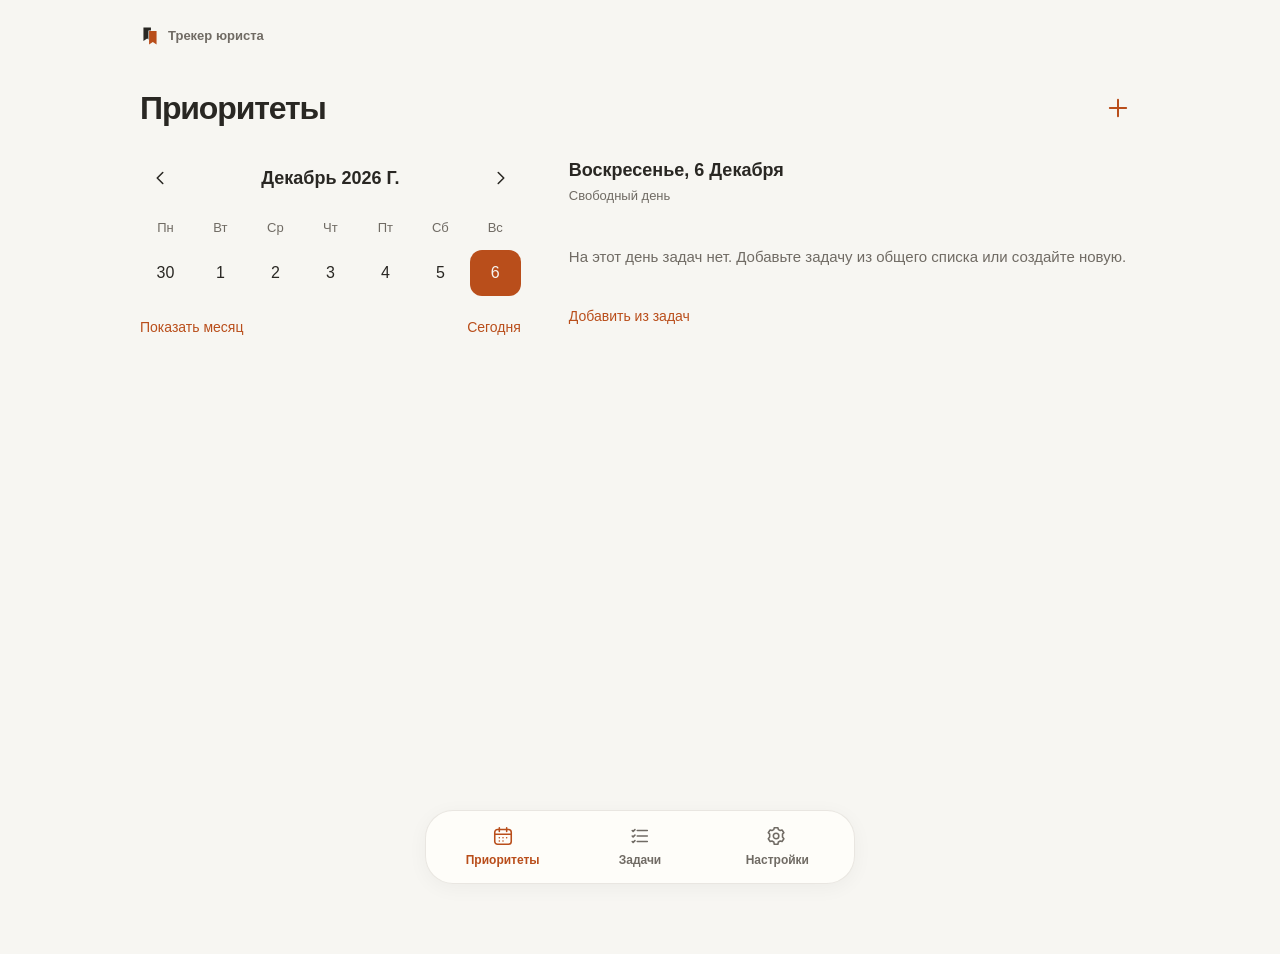
==== commit 2a52cd94: "Apply approved double-bookmark identity to app and PWA icons" ====
--- a/index.html
+++ b/index.html
@@ -9,12 +9,12 @@
   <meta name="apple-mobile-web-app-title" content="Трекер юриста">
   <meta id="themeColor" name="theme-color" content="#f7f6f2">
   <meta name="referrer" content="no-referrer">
-  <meta http-equiv="Content-Security-Policy" content="default-src 'self'; connect-src 'self' https://qwnkigorqsgugcctnfmj.supabase.co; img-src 'self' data: blob:; style-src 'self' 'sha256-+PmDnfJLlzvVmKaYyJZ0AkxcZMum8vjcJv6twx7FabU='; font-src 'self' https://raw.githubusercontent.com; script-src 'self' 'sha256-yemvFBRA51zB1wixkQPdIgJDJzF33S+2OUL29n6JG00='; object-src 'none'; base-uri 'self'; form-action 'self'; frame-src 'none'; media-src 'none'; manifest-src 'self'; worker-src 'self'; upgrade-insecure-requests">
+  <meta http-equiv="Content-Security-Policy" content="default-src 'self'; connect-src 'self' https://qwnkigorqsgugcctnfmj.supabase.co; img-src 'self' data: blob:; style-src 'self' 'sha256-/7BnhKG+z5sMB6qwQEU1oShdXT3gyHX6otVlj7Zrvbg='; font-src 'self' https://raw.githubusercontent.com; script-src 'self' 'sha256-wKsece56r6EwZAAQG+rjgzNkk7UC0BD/eionaLpYZhY='; object-src 'none'; base-uri 'self'; form-action 'self'; frame-src 'none'; media-src 'none'; manifest-src 'self'; worker-src 'self'; upgrade-insecure-requests">
   <title>Трекер юриста</title>
-  <link rel="icon" type="image/png" sizes="192x192" href="tracker-icon-graphite-192.png?v=20260901-graphite">
-  <link rel="apple-touch-icon" sizes="180x180" href="tracker-icon-graphite-180.png?v=20260901-graphite">
-  <link rel="apple-touch-icon-precomposed" sizes="180x180" href="tracker-icon-graphite-180.png?v=20260901-graphite">
-  <link rel="manifest" href="manifest.webmanifest?v=20261107-journal">
+  <link rel="icon" type="image/png" sizes="32x32" href="tracker-bookmark-32.png?v=20261107-bookmark">
+  <link rel="apple-touch-icon" sizes="180x180" href="tracker-bookmark-180.png?v=20261107-bookmark">
+  <link rel="apple-touch-icon-precomposed" sizes="180x180" href="tracker-bookmark-180.png?v=20261107-bookmark">
+  <link rel="manifest" href="manifest.webmanifest?v=20261107-bookmark">
   <style id="releaseStyles">
 /* reference-workspace.css */
 /* Journal workspace: one responsive visual system, no stacked theme overrides. */
@@ -27,8 +27,54 @@
 @media(prefers-reduced-motion:reduce){*,*:before,*:after{animation:none!important;transition:none!important;scroll-behavior:auto!important}}
 @supports not (backdrop-filter:blur(1px)){.tabs{background:var(--surface)}}
 
+/* Forms use identical bounded controls; native iOS date intrinsic widths are removed. */
+.form,.sheet-fields,.grid2{width:100%;min-width:0;max-width:100%}
+.grid2{grid-template-columns:repeat(2,minmax(0,1fr));align-items:end}
+.field{width:100%;max-width:100%;min-width:0}
+.field input:not([type=checkbox]),.field select,.j-date-trigger{box-sizing:border-box;width:100%;max-width:100%;min-width:0;height:48px;min-height:48px;font-size:16px;line-height:1.25;border:1px solid var(--line);border-radius:10px;background:var(--bg);padding:12px;text-align:left}
+.field select{overflow:hidden;text-overflow:ellipsis}
+.j-date-trigger{display:flex;align-items:center;justify-content:space-between;gap:10px;appearance:none;-webkit-appearance:none}
+.j-date-trigger [data-date-text]{overflow:hidden;text-overflow:ellipsis;white-space:nowrap;min-width:0}
+.j-date-trigger .icon{width:19px;height:19px;color:var(--muted)}
+.j-date-trigger.is-empty [data-date-text]{color:var(--muted)}
+.j-date-trigger:hover{border-color:var(--accent);color:var(--text)}
+.overlay{padding:max(16px,env(safe-area-inset-top)) 20px max(16px,env(safe-area-inset-bottom))}
+.sheet{max-width:540px;margin:0 auto}
+#prioritySheet .sheet{max-width:420px;padding:24px}
+#prioritySheet h2{font-size:23px;line-height:1.25;margin-bottom:24px}
+#priorityForm{gap:24px}
+#priorityForm .sheet-fields{gap:20px}
+#priorityForm .j-check-label{margin:0;min-height:36px}
+#priorityForm .sheet-actions{display:grid;grid-template-columns:repeat(2,minmax(0,1fr));gap:10px;width:100%;margin-top:0;padding:0}
+#priorityForm .sheet-actions .btn{width:100%;min-width:0;margin:0}
+#priorityForm [data-j-create-instead]{grid-column:1/-1;color:var(--accent);border-color:transparent;background:transparent;min-height:40px;padding:8px}
+.j-date-overlay{z-index:80;padding:12px}
+.j-date-picker.sheet{width:100%;max-width:320px;max-height:calc(100dvh - 24px);padding:16px;border-radius:18px;overflow:auto}
+.j-date-title{display:flex;justify-content:space-between;align-items:center;gap:8px;margin-bottom:8px}
+.j-date-title h2{font-size:15px;letter-spacing:0;line-height:1.35;margin:0;font-weight:600}
+.j-date-title .j-icon{width:32px;min-height:32px}
+.j-date-title .icon{width:18px;height:18px}
+.j-date-month{display:flex;align-items:center;justify-content:space-between;gap:4px;margin-bottom:10px}
+.j-date-month strong{font-size:15px;font-weight:600;text-transform:capitalize}
+.j-date-month .j-icon{width:36px;min-height:36px}
+.j-date-month .icon{width:18px;height:18px}
+.j-date-grid{display:grid;grid-template-columns:repeat(7,minmax(0,1fr));gap:3px}
+.j-date-grid>span{display:grid;place-items:center;min-height:26px;font-size:11px;color:var(--muted)}
+.j-date-day{display:grid;place-items:center;min-width:0;min-height:36px;padding:4px;border-radius:9px;border:1px solid transparent;font-size:14px;line-height:1}
+.j-date-day.is-selected{background:var(--accent);color:var(--bg)}
+.j-date-day.is-today:not(.is-selected){border-color:var(--accent);color:var(--accent)}
+.j-date-day:hover:not(.is-selected){background:var(--accent-soft)}
+.j-date-footer{display:flex;justify-content:space-between;gap:12px;margin-top:12px;border-top:1px solid var(--line);padding-top:6px}
+.j-date-footer .j-text{font-size:13px;min-height:36px}
+@media(max-width:520px){.grid2{grid-template-columns:minmax(0,1fr)}.sheet{padding:22px;max-width:100%}#prioritySheet .sheet{padding:22px}}
+@media(max-width:360px){.overlay{padding-inline:14px}.sheet,#prioritySheet .sheet{padding:18px}.j-date-overlay{padding:12px}.j-date-picker.sheet{padding:14px}}
+
+/* Approved double-bookmark identity, variant 3. */
+.brandname{display:flex;align-items:center;gap:8px}
+.brand-logo{width:20px;height:24px;flex-shrink:0;color:var(--text)}
+
 </style>
-  <script src="theme-init.js?v=20261107-journal"></script>
+  <script src="theme-init.js?v=20261107-date-forms"></script>
 </head>
 <body>
   <svg class="icon-sprite" aria-hidden="true">
@@ -58,7 +104,7 @@
   <main class="app">
     <header class="top">
       <div class="brandbar">
-        <p class="brandname">Трекер юриста<span>Рабочее пространство</span></p>
+        <p class="brandname"><svg class="brand-logo" viewBox="0 0 64 64" aria-hidden="true"><path d="M11 5H35V48L23 40L11 48Z" fill="currentColor"/><path d="M27 14H55V61L41 52L27 61Z" fill="var(--bg)"/><path d="M29 16H53V59L41 51L29 59Z" fill="var(--accent)"/></svg>Трекер юриста<span>Рабочее пространство</span></p>
         <button class="sync-button" id="syncButton" data-ref-sync type="button" aria-label="Настроить синхронизацию" title="Синхронизация данных">
           <svg class="icon" aria-hidden="true"><use href="#i-cloud"></use></svg>
           <span id="syncButtonText">На устройстве</span>
@@ -101,10 +147,11 @@
   <div class="reference-toast" id="referenceToast" role="status" aria-live="polite"></div>
   <input id="caseFileInput" type="file" multiple hidden>
   <input id="restoreInput" type="file" accept="application/json" hidden>
-<script src="app-core.js?v=20261107-journal"></script>
-<script src="workflow-model.js?v=20261107-journal"></script>
-<script src="task-completion.js?v=20261107-journal"></script>
+<script src="app-core.js?v=20261107-date-forms"></script>
+<script src="workflow-model.js?v=20261107-date-forms"></script>
+<script src="task-completion.js?v=20261107-date-forms"></script>
 <script src="qwen-enhancements.js?v=20260901-workspace-final"></script>
+<script src="date-picker.js?v=20261107-date-forms"></script>
 <script id="releaseWorkspace">
 /* reference-workspace.js */
 /* The journal presentation reuses existing storage and the project-scoped cloud. */
@@ -189,6 +236,7 @@
       const progress=entry?W.subtaskProgress(find(token(entry))?.task||t):{done:0,total:0};
       if(patch.status==='done'&&progress.done<progress.total){askConfirm('В задаче остались невыполненные подзадачи. Завершить основную задачу?',commit);confirmAccept.textContent='Завершить';}else commit();
     };
+    DateFields.enhance(taskForm);
     showOverlay(taskSheet);
   }
   openTask=function journalOpenTask(task={}){const entry=task.id?entries().find(e=>sameId(e.task.id,task.id)&&Boolean(e.task.projectId)===Boolean(task.projectId)):null;openEditor(entry,task);};
@@ -199,6 +247,7 @@
     priorityForm.querySelector('[data-j-create-instead]')?.addEventListener('click',()=>{hideOverlay(prioritySheet);openEditor(null,{priorityDate:priorityForm.elements.date.value||selectedDay});});
     priorityForm.querySelector('[data-j-close-priority]').onclick=()=>hideOverlay(prioritySheet);
     priorityForm.onsubmit=event=>{event.preventDefault();const target=entry?find(token(entry)):find(priorityForm.elements.existing.value);const date=priorityForm.elements.date.value;if(!target||!W.validDay(date))return;if(movePriority(target,date,null,priorityForm.elements.main.checked?'main':'other')){selectedDay=date;hideOverlay(prioritySheet);render();notify('План сохранен');}};
+    DateFields.enhance(priorityForm);
     showOverlay(prioritySheet);
   }
   function movePriority(entry,date,before=null,level=entry.task.priorityLevel==='main'?'main':'other'){
@@ -297,6 +346,6 @@
 })();
 
 </script>
-<script src="sync.js?v=20261107-journal"></script>
+<script src="sync.js?v=20261107-date-forms"></script>
 </body>
 </html>
